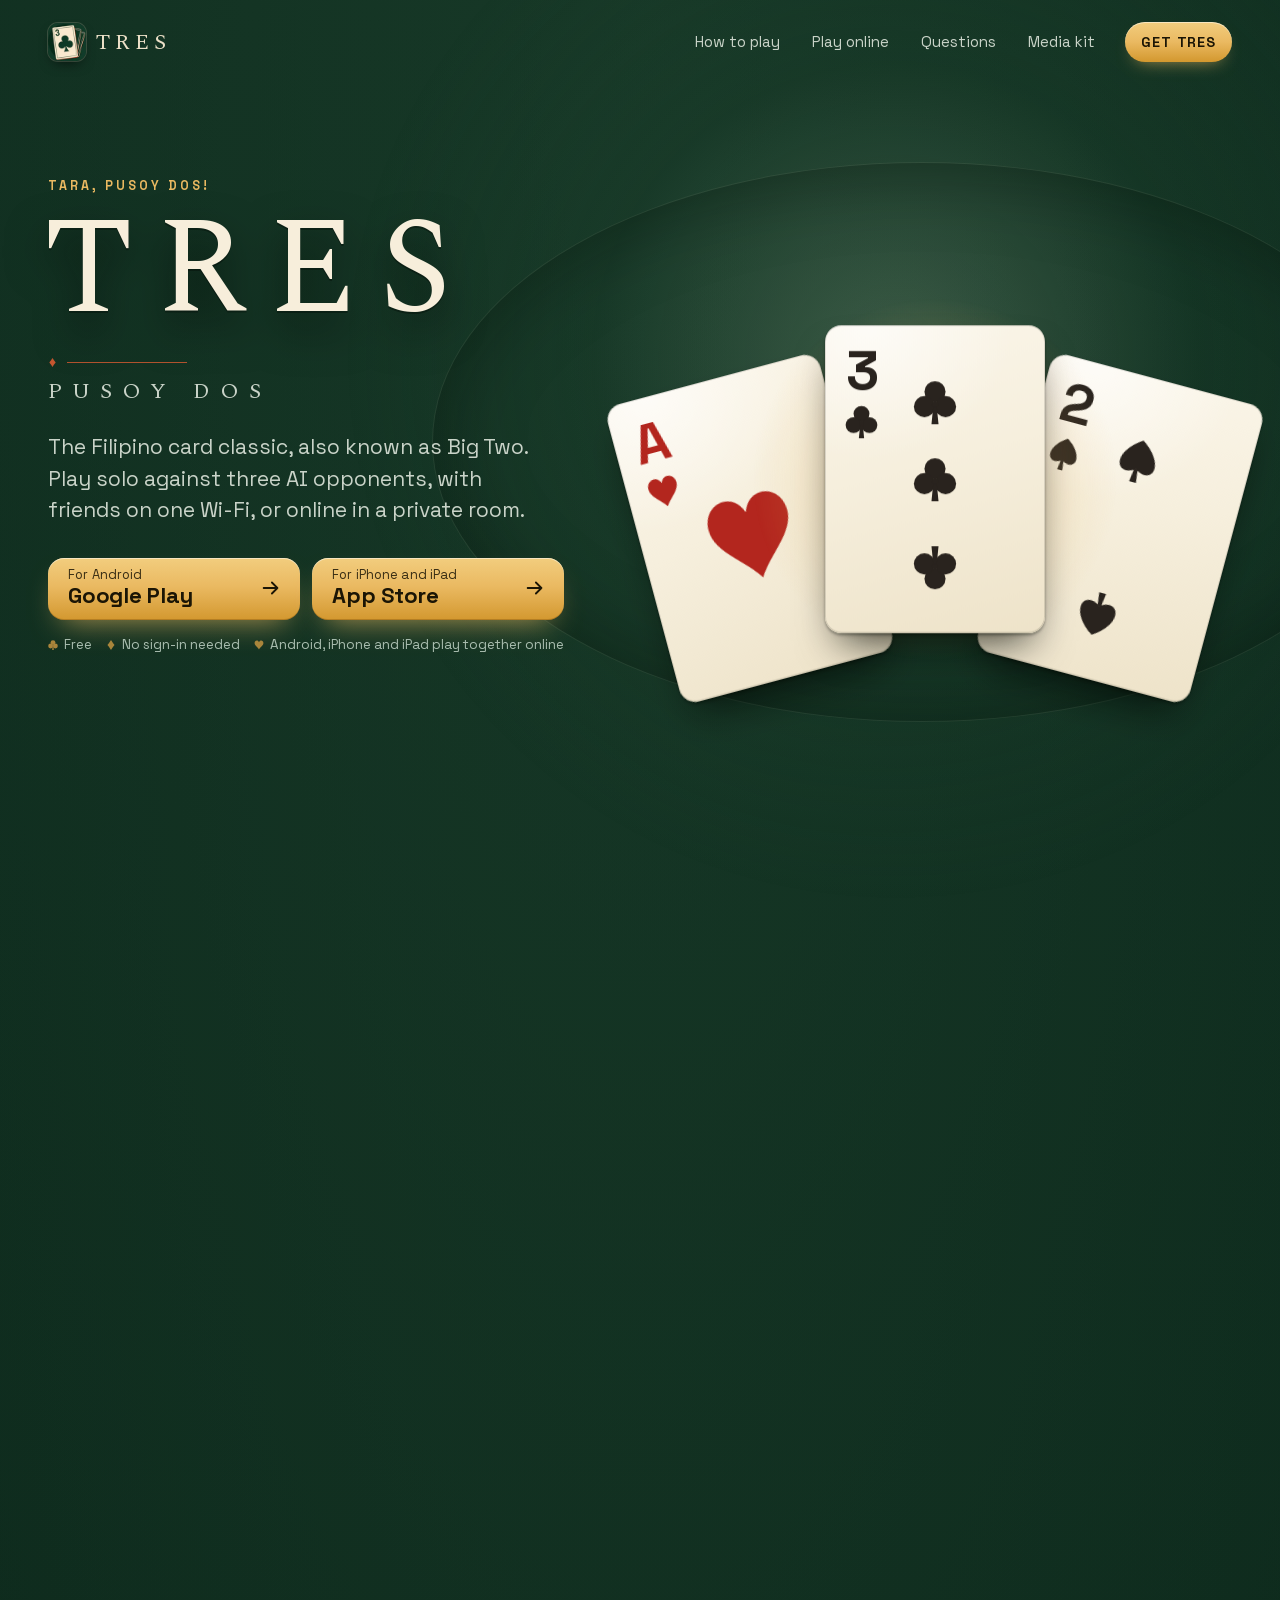
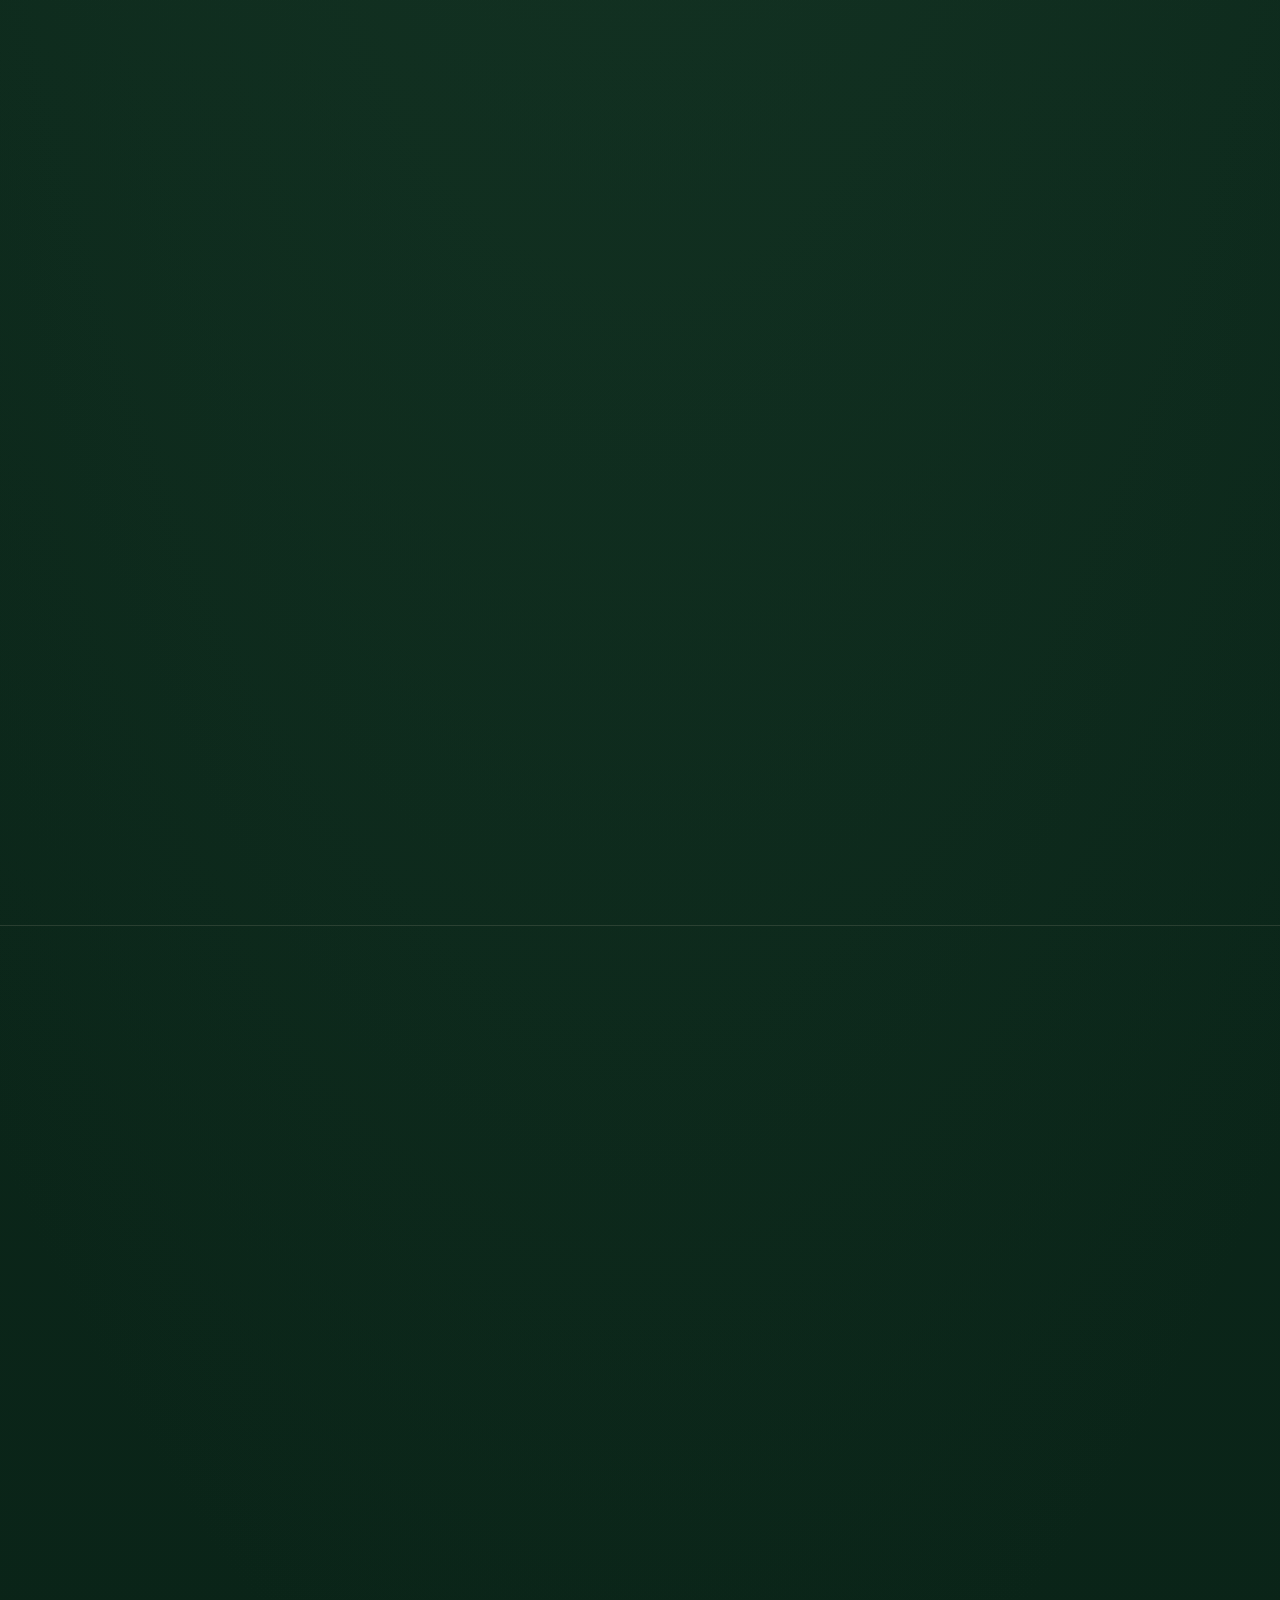
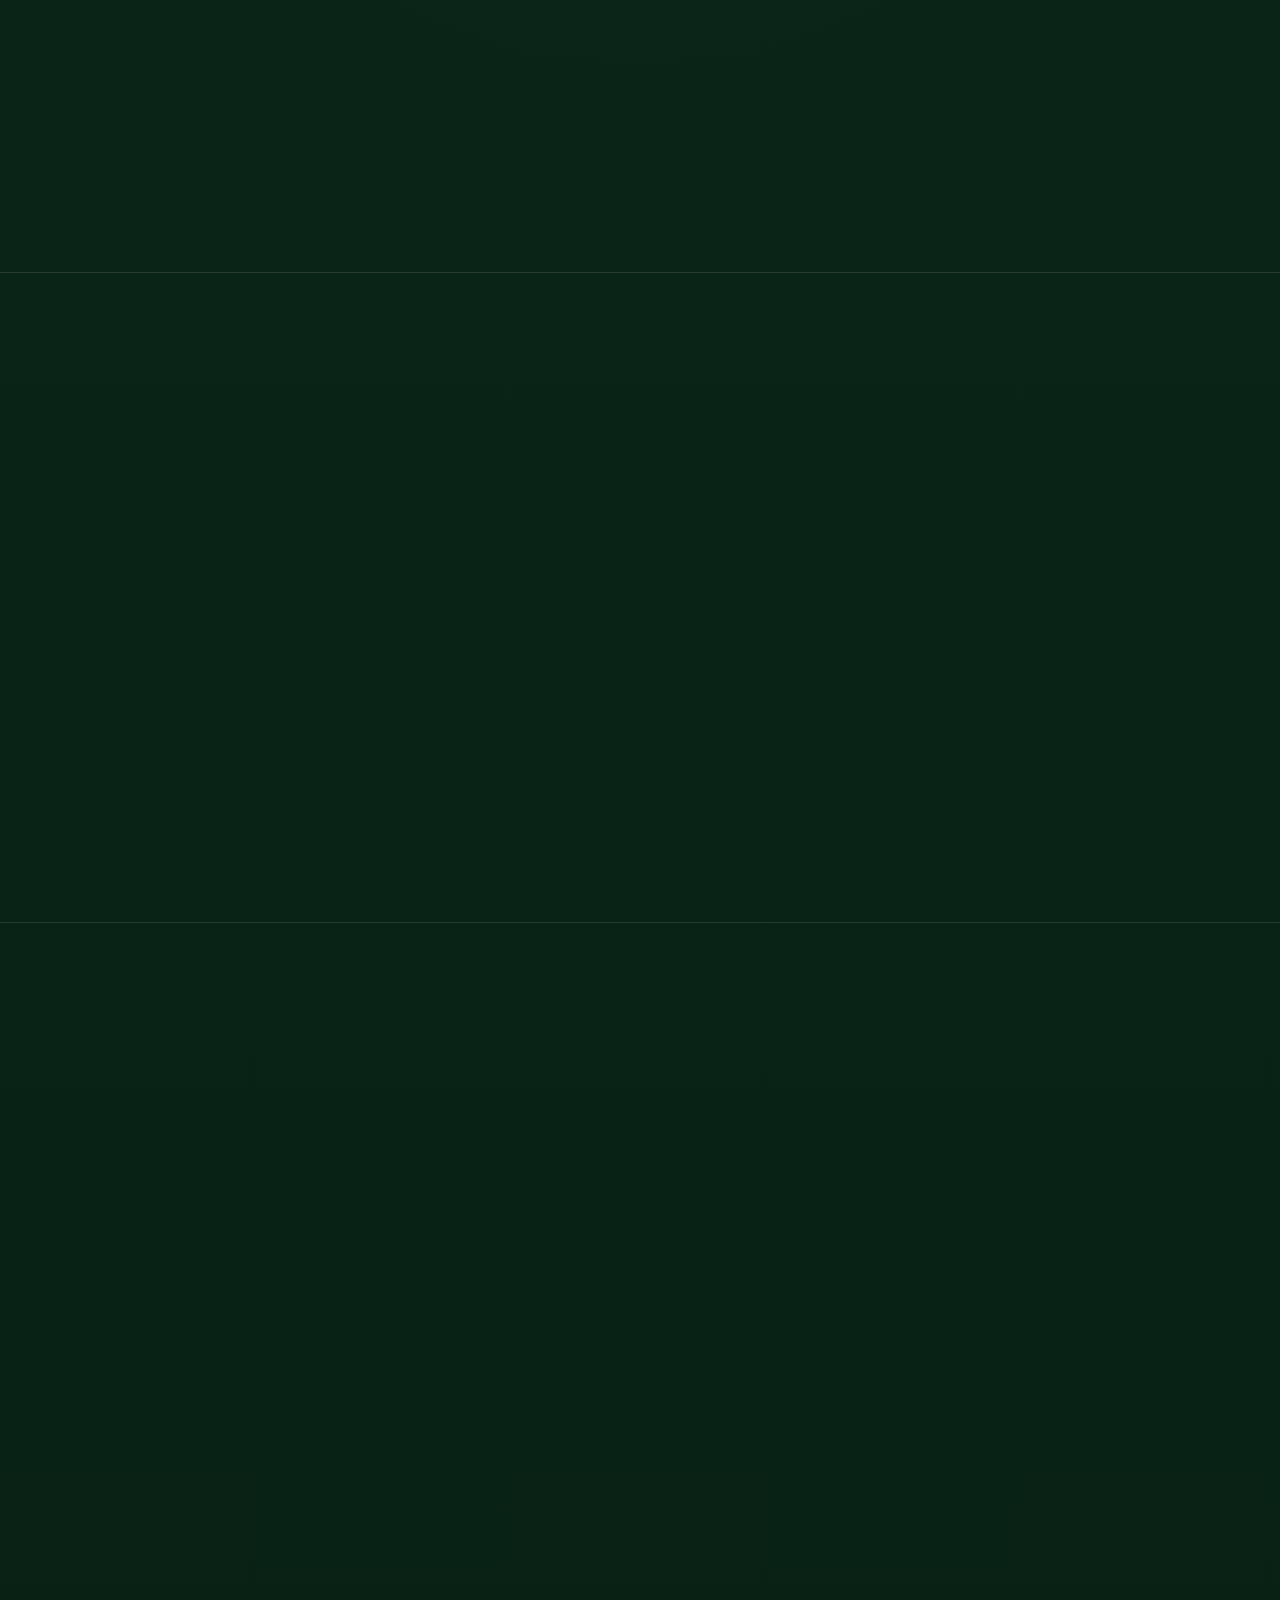
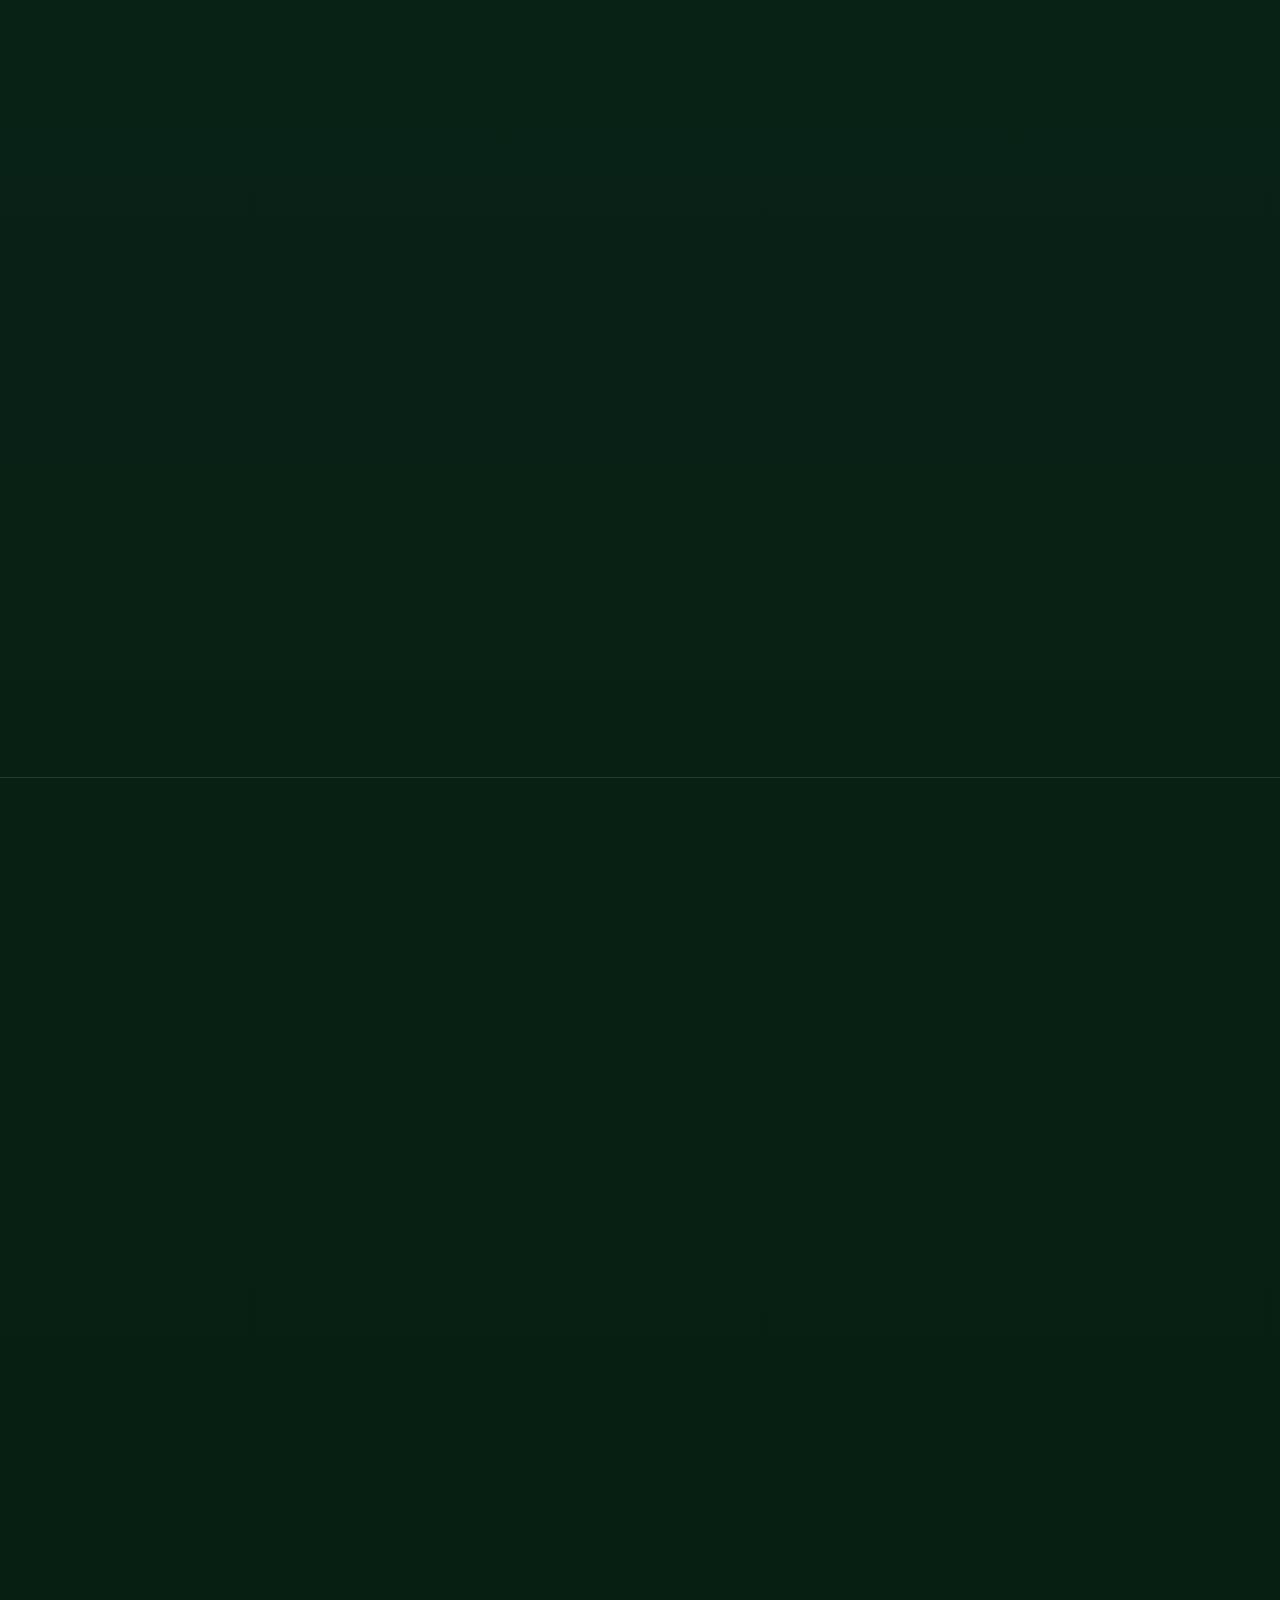
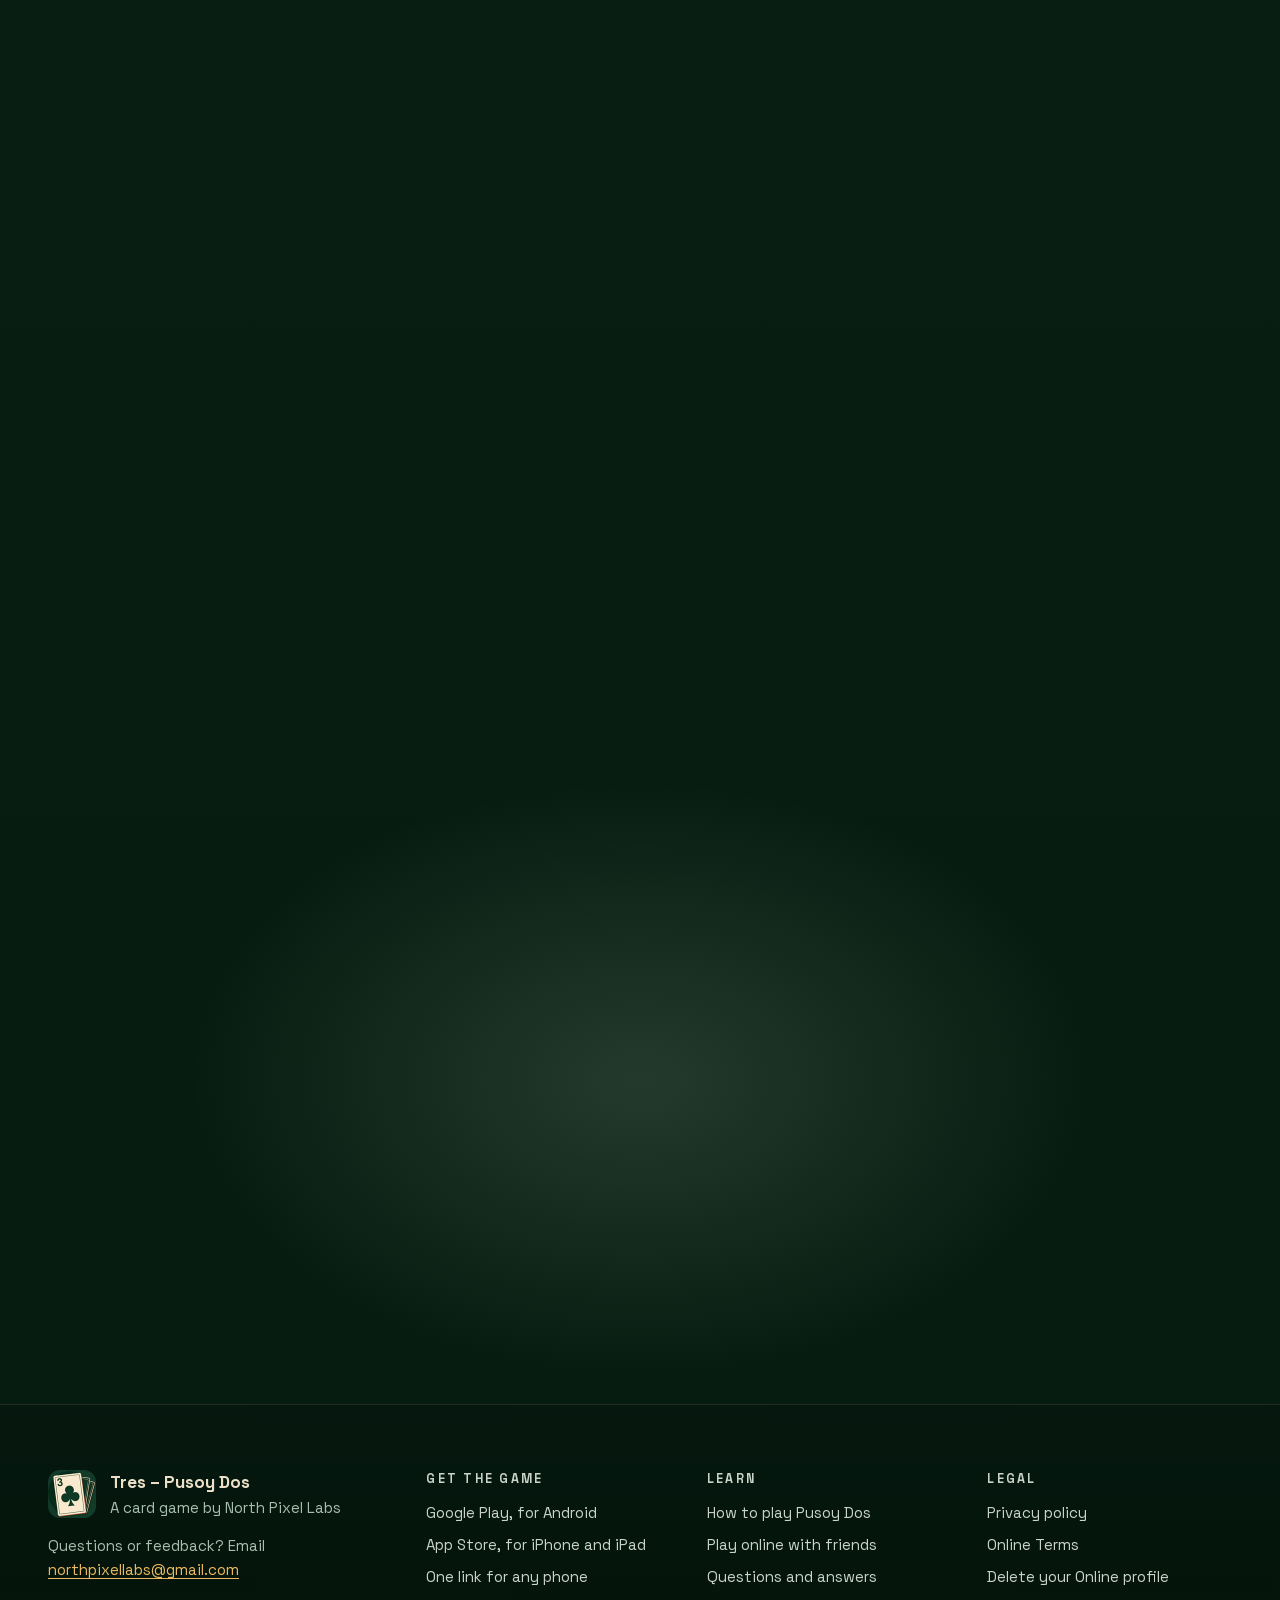
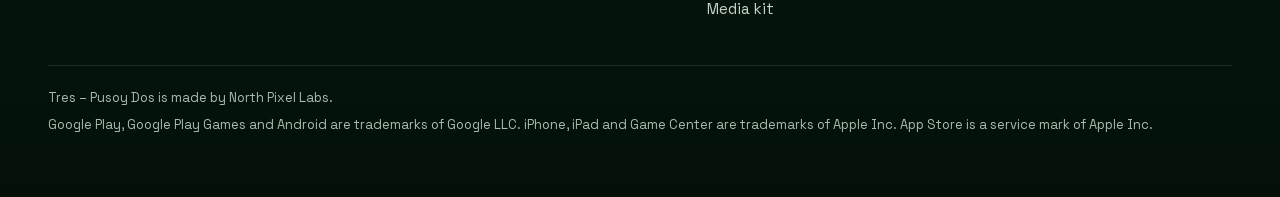
==== index.html @ 8f6e192d "Publish the Tres – Pusoy Dos website" ====
<!doctype html>
<html lang="en">
<head>
<meta charset="utf-8">
<meta name="viewport" content="width=device-width, initial-scale=1, viewport-fit=cover">
<meta http-equiv="Content-Security-Policy" content="default-src 'none'; script-src 'self' 'sha256-1wtZ1gLC0241tbUYJvuuKVqgTIToWFsEZXTYoa7Qkc4='; style-src 'self'; img-src 'self'; font-src 'self'; media-src 'self'; base-uri 'none'; form-action 'none'">
<title>Tres – Pusoy Dos: free Pusoy Dos for Android, iPhone and iPad</title>
<meta name="description" content="Pusoy Dos, the Filipino card classic also known as Big Two: play solo against three AI opponents, with friends on the same Wi-Fi, or online in a private room. Free.">
<link rel="canonical" href="https://trespusoy.com/">
<meta name="theme-color" content="#0E2C1E">
<meta name="format-detection" content="telephone=no">
<meta property="og:type" content="website">
<meta property="og:site_name" content="Tres – Pusoy Dos">
<meta property="og:url" content="https://trespusoy.com/">
<meta property="og:title" content="Tres – Pusoy Dos">
<meta property="og:description" content="Pusoy Dos solo, with friends on one Wi-Fi, or online in a private room. Free on Google Play and the App Store.">
<meta property="og:image" content="https://trespusoy.com/assets/img/share.jpg">
<meta property="og:image:type" content="image/jpeg">
<meta property="og:image:width" content="1200">
<meta property="og:image:height" content="630">
<meta property="og:image:alt" content="The Tres – Pusoy Dos wordmark on green felt beside the ace of hearts, the two of spades and the three of clubs.">
<meta property="og:locale" content="en_US">
<meta name="twitter:card" content="summary_large_image">
<link rel="icon" href="/favicon.ico" sizes="48x48">
<link rel="icon" href="/assets/img/icon-192.png" type="image/png" sizes="192x192">
<link rel="apple-touch-icon" href="/apple-touch-icon.png">
<link rel="preload" href="/assets/fonts/spectral-400.woff2" as="font" type="font/woff2" crossorigin>
<link rel="preload" href="/assets/fonts/space-grotesk-400.woff2" as="font" type="font/woff2" crossorigin>
<link rel="preload" href="/assets/fonts/space-grotesk-700.woff2" as="font" type="font/woff2" crossorigin>
<link rel="stylesheet" href="/assets/css/site.css">
<script>(function(d){var u=navigator.userAgent||'',t=navigator.maxTouchPoints||0,p='other';if(/Windows Phone/i.test(u))p='other';else if(/Android/i.test(u))p='android';else if(/iPhone|iPad|iPod/.test(u))p='ios';else if(/Macintosh/.test(u)&&t>1)p='ios';d.className+=' js is-'+p;})(document.documentElement);</script>
<script src="/assets/js/site.js" defer></script>
<script type="application/ld+json">
{
  "@context": "https://schema.org",
  "@graph": [
    {
      "@type": "WebSite",
      "@id": "https://trespusoy.com/#website",
      "url": "https://trespusoy.com/",
      "name": "Tres – Pusoy Dos",
      "inLanguage": "en",
      "publisher": { "@id": "https://trespusoy.com/#publisher" }
    },
    {
      "@type": "Organization",
      "@id": "https://trespusoy.com/#publisher",
      "name": "North Pixel Labs",
      "url": "https://northpixelhq.github.io/",
      "email": "northpixellabs@gmail.com"
    },
    {
      "@type": ["VideoGame", "MobileApplication"],
      "@id": "https://trespusoy.com/#game",
      "name": "Tres – Pusoy Dos",
      "url": "https://trespusoy.com/",
      "description": "Pusoy Dos — the Filipino card classic, also known as Big Two — played solo against three AI opponents, with friends on the same Wi-Fi, or online with friends in a private room. No sign-in needed.",
      "image": "https://trespusoy.com/assets/media/tres-icon-512.png",
      "applicationCategory": "GameApplication",
      "applicationSubCategory": "Card",
      "operatingSystem": "Android, iOS, iPadOS",
      "gamePlatform": ["Android", "iPhone", "iPad"],
      "genre": "Card game",
      "playMode": ["SinglePlayer", "MultiPlayer"],
      "numberOfPlayers": { "@type": "QuantitativeValue", "minValue": 1, "maxValue": 4 },
      "inLanguage": "en",
      "isAccessibleForFree": true,
      "offers": { "@type": "Offer", "price": "0", "priceCurrency": "USD", "category": "free" },
      "publisher": { "@id": "https://trespusoy.com/#publisher" },
      "author": { "@id": "https://trespusoy.com/#publisher" },
      "installUrl": "https://trespusoy.com/get/",
      "sameAs": [
        "https://play.google.com/store/apps/details?id=dev.tres.app",
        "https://apps.apple.com/app/id6815482151"
      ],
      "trailer": {
        "@type": "VideoObject",
        "name": "Tres – Pusoy Dos gameplay",
        "description": "Real play recorded from Tres 2.5.0: a new game is dealt, a club flush holding the 3 of clubs opens it and a hearts flush beats it; then, in another game the player has already finished first, an AI opponent goes out with a full house to end it.",
        "contentUrl": "https://trespusoy.com/assets/video/gameplay.mp4",
        "thumbnailUrl": "https://trespusoy.com/assets/video/gameplay-poster.webp",
        "uploadDate": "2026-11-25",
        "duration": "PT19S"
      }
    }
  ]
}
</script>
</head>
<body>
<a class="skip" href="#main">Skip to content</a>

<!-- partial:sprite -->
<svg class="sprite" aria-hidden="true" focusable="false">
  <!-- The game's own suit marks (card_face.dart, suitUnitPath), in a 100-unit square. -->
  <symbol id="s-c" viewBox="0 0 100 100"><circle cx="50" cy="26" r="24"/><circle cx="26" cy="60" r="24"/><circle cx="74" cy="60" r="24"/><circle cx="50" cy="55" r="7"/><path d="M42 100h16l-4-40h-8z"/></symbol>
  <symbol id="s-s" viewBox="0 0 100 100"><path d="M50 2C-15 45 8 98 50 70C92 98 115 45 50 2Z"/><path d="M42 100h16l-4-30h-8z"/></symbol>
  <symbol id="s-h" viewBox="0 0 100 100"><path d="M50 22C45.5 10 37.5 5 29 5C16 5 6 16 6 31C6 56 37 73 50 95C63 73 94 56 94 31C94 16 84 5 71 5C62.5 5 54.5 10 50 22Z"/></symbol>
  <symbol id="s-d" viewBox="0 0 100 100"><path d="M50 1Q65.69 26.9 85.28 50Q65.69 73.1 50 99Q34.31 73.1 14.72 50Q34.31 26.9 50 1Z"/></symbol>
  <symbol id="i-arrow" viewBox="0 0 24 24"><path fill="none" stroke="currentColor" stroke-width="2" stroke-linecap="round" stroke-linejoin="round" d="M4 12h15m-6-6 6 6-6 6"/></symbol>
  <symbol id="i-play" viewBox="0 0 24 24"><path d="M6 3.8v16.4a1 1 0 0 0 1.5.86l13.7-8.2a1 1 0 0 0 0-1.72L7.5 2.94A1 1 0 0 0 6 3.8Z"/></symbol>
  <symbol id="i-pause" viewBox="0 0 24 24"><rect x="5" y="3" width="5" height="18" rx="1.2"/><rect x="14" y="3" width="5" height="18" rx="1.2"/></symbol>
  <symbol id="i-menu" viewBox="0 0 24 24"><path fill="none" stroke="currentColor" stroke-width="1.8" stroke-linecap="round" d="M4 7h16M4 12h16M4 17h10"/></symbol>
  <symbol id="i-wifi" viewBox="0 0 24 24"><path fill="none" stroke="currentColor" stroke-width="1.8" stroke-linecap="round" d="M2.5 9.5a14 14 0 0 1 19 0M5.8 13a9 9 0 0 1 12.4 0M9.1 16.4a4.2 4.2 0 0 1 5.8 0"/><circle cx="12" cy="19.6" r="1.4"/></symbol>
  <symbol id="i-robot" viewBox="0 0 24 24"><path fill-rule="evenodd" d="M12 2.2a1.4 1.4 0 0 1 .7 2.6v1.7H17a3 3 0 0 1 3 3v7.3a3 3 0 0 1-3 3H7a3 3 0 0 1-3-3V9.5a3 3 0 0 1 3-3h4.3V4.8A1.4 1.4 0 0 1 12 2.2ZM9 11a1.6 1.6 0 1 0 0 3.2A1.6 1.6 0 0 0 9 11Zm6 0a1.6 1.6 0 1 0 0 3.2A1.6 1.6 0 0 0 15 11Z"/></symbol>
  <symbol id="i-person" viewBox="0 0 24 24"><circle cx="12" cy="8" r="4"/><path d="M4 21c0-4.4 3.6-7 8-7s8 2.6 8 7z"/></symbol>
  <symbol id="i-download" viewBox="0 0 24 24"><path fill="none" stroke="currentColor" stroke-width="2" stroke-linecap="round" stroke-linejoin="round" d="M12 4v11m-5-5 5 5 5-5M5 20h14"/></symbol>
  <symbol id="i-chevron" viewBox="0 0 24 24"><path fill="none" stroke="currentColor" stroke-width="2" stroke-linecap="round" stroke-linejoin="round" d="m6 9 6 6 6-6"/></symbol>
</svg>
<!-- /partial:sprite -->
<!-- partial:header -->
<header class="site-header">
  <div class="wrap site-header__bar">
    <a class="brand" href="/" aria-label="Tres – Pusoy Dos, home">
      <img src="/assets/img/icon-96.webp" width="34" height="34" alt="">
      <span class="brand__word" aria-hidden="true">Tres</span>
    </a>
    <nav class="nav" aria-label="Main">
      <a href="/how-to-play/">How to play</a>
      <a href="/play-online/">Play online</a>
      <a href="/faq/">Questions</a>
      <a href="/media-kit/">Media kit</a>
    </nav>
    <a class="btn btn--gold" href="/get/" data-get>Get Tres</a>
    <details class="menu">
      <summary aria-label="Menu"><svg aria-hidden="true"><use href="#i-menu"/></svg></summary>
      <nav class="menu__panel" aria-label="Main">
        <a href="/" aria-current="page">Home</a>
        <a href="/how-to-play/">How to play Pusoy Dos</a>
        <a href="/play-online/">Play online with friends</a>
        <a href="/faq/">Questions and answers</a>
        <a href="/media-kit/">Media kit</a>
      </nav>
    </details>
  </div>
</header>
<!-- /partial:header -->
<main id="main">

  <!-- 1 · The first screen -->
  <section class="hero" aria-labelledby="title" data-hero>
    <div class="wrap hero__inner">
      <div class="stage" role="img" aria-label="Three cards dealt face up: the ace of hearts and the two of spades flank the three of clubs, which rises to lead.">
        <div class="stage__fan">
          <div class="slot slot--a"><div class="float"><div class="lift"><div class="card">
            <div class="card__face is-red">
              <span class="idx">A<svg class="suit"><use href="#s-h"/></svg></span>
              <span class="pips pips--1"><svg class="suit"><use href="#s-h"/></svg></span>
            </div>
            <div class="card__back"><svg class="suit"><use href="#s-c"/></svg></div>
          </div></div></div></div>
          <div class="slot slot--b"><div class="float"><div class="lift"><div class="card">
            <div class="card__face is-black">
              <span class="idx">2<svg class="suit"><use href="#s-s"/></svg></span>
              <span class="pips pips--2"><svg class="suit"><use href="#s-s"/></svg><svg class="suit"><use href="#s-s"/></svg></span>
            </div>
            <div class="card__back"><svg class="suit"><use href="#s-c"/></svg></div>
          </div></div></div></div>
          <div class="slot slot--c"><div class="float"><div class="lift">
            <div class="halo"></div>
            <span class="pulse"></span><span class="pulse"></span><span class="pulse"></span>
            <div class="card">
              <div class="card__face is-black">
                <span class="idx">3<svg class="suit"><use href="#s-c"/></svg></span>
                <span class="pips pips--3"><svg class="suit"><use href="#s-c"/></svg><svg class="suit"><use href="#s-c"/></svg><svg class="suit"><use href="#s-c"/></svg></span>
              </div>
              <div class="card__back"><svg class="suit"><use href="#s-c"/></svg></div>
            </div>
          </div></div></div>
        </div>
      </div>

      <div class="hero__copy">
        <p class="eyebrow" lang="tl">Tara, Pusoy Dos!</p>
        <h1 class="wordmark" id="title">
          <span class="wordmark__tres">Tres</span>
          <span class="wordmark__rule" aria-hidden="true"><svg class="suit"><use href="#s-d"/></svg></span>
          <span class="sr-only">–</span>
          <span class="wordmark__sub">Pusoy Dos</span>
        </h1>
        <p class="hero__lede">The Filipino card classic, also known as Big Two. Play solo against three AI opponents, with friends on one Wi-Fi, or online in a private room.</p>
        <div class="stores stores--pair" data-getbar-start>
          <a class="store store--gold" data-store="play" href="https://play.google.com/store/apps/details?id=dev.tres.app">
            <span><span class="store__pre">For Android</span><span class="store__name">Google Play</span></span>
            <svg class="store__arrow" aria-hidden="true"><use href="#i-arrow"/></svg>
          </a>
          <a class="store store--gold" data-store="apple" href="https://apps.apple.com/app/id6815482151">
            <span><span class="store__pre">For iPhone and iPad</span><span class="store__name">App Store</span></span>
            <svg class="store__arrow" aria-hidden="true"><use href="#i-arrow"/></svg>
          </a>
        </div>
        <ul class="hero__meta">
          <li><svg class="suit" aria-hidden="true"><use href="#s-c"/></svg>Free</li>
          <li><svg class="suit" aria-hidden="true"><use href="#s-d"/></svg>No sign-in needed</li>
          <li><svg class="suit" aria-hidden="true"><use href="#s-h"/></svg>Android, iPhone and iPad play together online</li>
        </ul>
        <a class="hero__see" href="#see"><i><svg aria-hidden="true"><use href="#i-play"/></svg></i>See a game played</a>
      </div>
    </div>
  </section>

  <!-- 2 · Real play -->
  <section class="section see" id="see" aria-labelledby="see-title">
    <div class="wrap see__grid">
      <div class="see__head">
        <p class="eyebrow" data-reveal>The rules you grew up with</p>
        <h2 class="h2 d1" id="see-title" data-reveal>Beat what is on the table, or pass.</h2>
        <p class="lead" data-reveal>The 3 of clubs opens every game. Play a single, a pair, a trio or a five-card hand — straight, flush, full house, four-of-a-kind, straight flush — then beat what is on the table, or pass. When everyone passes, the trick is yours to lead.</p>
        <p class="rules-note" data-reveal><svg class="suit" aria-hidden="true"><use href="#s-d"/></svg>Shown here: the rules of Pusoy Dos · Philippines, the game's default.</p>
      </div>

      <div class="see__media" data-reveal>
        <div class="phone">
          <div class="phone__screen">
            <video class="clip-video" width="540" height="880" muted playsinline loop controls preload="none"
              poster="/assets/video/gameplay-poster.webp" data-cues="0 5.8 8.7 11.6 16.3"
              aria-label="Gameplay from Tres – Pusoy Dos" aria-describedby="clip-steps">
              <source src="/assets/video/gameplay.mp4" type="video/mp4">
            </video>
          </div>
        </div>
        <div class="see__bar">
          <button class="see__toggle" type="button" data-state="playing">
            <svg class="i-pause" aria-hidden="true"><use href="#i-pause"/></svg>
            <svg class="i-play" aria-hidden="true"><use href="#i-play"/></svg>
            <span class="see__toggle-text">Pause</span><span class="sr-only"> the gameplay video</span>
          </button>
          <p class="see__live" aria-hidden="true"></p>
        </div>
        <p class="see__caption">Real play, recorded from Tres 2.5.0, solo against three AI opponents. The waits before each play are cut short.</p>
      </div>

      <div class="see__steps">
        <div data-reveal>
          <ol class="clip" id="clip-steps" aria-label="In this clip">
            <li data-live="A new game deals thirteen cards each."><span class="clip__mark" aria-hidden="true"></span><span><b>A new game deals thirteen cards each.</b></span></li>
            <li data-live="You open with a club flush."><span class="clip__mark" aria-hidden="true"></span><span><b>You open with a club flush.</b> The first play must include the 3 of clubs, and this one does.</span></li>
            <li data-live="A hearts flush beats it."><span class="clip__mark" aria-hidden="true"></span><span><b>An AI opponent beats it with a hearts flush.</b> Between two flushes the suit decides first, so hearts beat clubs — even clubs topped by a 2.</span></li>
            <li data-live="Another game: you’re already out in 1st."><span class="clip__mark" aria-hidden="true"></span><span><b>Another game: you have already finished 1st.</b> An AI opponent goes out 3rd with a full house, the game ends, and your win lights up the table.</span></li>
            <li data-live="You finished first. You win!"><span class="clip__mark" aria-hidden="true"></span><span><b>You finished first.</b> You win!</span></li>
          </ol>
        </div>
        <div class="hands" data-reveal>
          <p class="hands__title" id="hands-title">Five-card hands, lowest to highest</p>
          <ol class="hands__list" aria-labelledby="hands-title">
            <li class="hand"><span class="pcards" role="img" aria-label="7 of hearts, 8 of clubs, 9 of spades, 10 of diamonds, jack of hearts"><span class="pc is-red"><b>7<svg class="suit"><use href="#s-h"/></svg></b></span><span class="pc is-black"><b>8<svg class="suit"><use href="#s-c"/></svg></b></span><span class="pc is-black"><b>9<svg class="suit"><use href="#s-s"/></svg></b></span><span class="pc is-red"><b>10<svg class="suit"><use href="#s-d"/></svg></b></span><span class="pc is-red"><b>J<svg class="suit"><use href="#s-h"/></svg></b></span></span><span class="hand__text"><b>Straight</b>Five ranks in a row. A 2 never plays in one.</span></li>
            <li class="hand" data-lit="1 2"><span class="pcards" role="img" aria-label="3 of clubs, 7 of clubs, 10 of clubs, king of clubs, 2 of clubs"><span class="pc is-black"><b>3<svg class="suit"><use href="#s-c"/></svg></b></span><span class="pc is-black"><b>7<svg class="suit"><use href="#s-c"/></svg></b></span><span class="pc is-black"><b>10<svg class="suit"><use href="#s-c"/></svg></b></span><span class="pc is-black"><b>K<svg class="suit"><use href="#s-c"/></svg></b></span><span class="pc is-black"><b>2<svg class="suit"><use href="#s-c"/></svg></b></span></span><span class="hand__text"><b>Flush</b>Five cards of one suit.</span></li>
            <li class="hand" data-lit="3"><span class="pcards" role="img" aria-label="5 of clubs, 5 of spades, 5 of hearts, 10 of clubs, 10 of diamonds"><span class="pc is-black"><b>5<svg class="suit"><use href="#s-c"/></svg></b></span><span class="pc is-black"><b>5<svg class="suit"><use href="#s-s"/></svg></b></span><span class="pc is-red"><b>5<svg class="suit"><use href="#s-h"/></svg></b></span><span class="pc is-black"><b>10<svg class="suit"><use href="#s-c"/></svg></b></span><span class="pc is-red"><b>10<svg class="suit"><use href="#s-d"/></svg></b></span></span><span class="hand__text"><b>Full House</b>A trio and a pair.</span></li>
            <li class="hand"><span class="pcards" role="img" aria-label="9 of clubs, 9 of spades, 9 of hearts, 9 of diamonds, 4 of spades"><span class="pc is-black"><b>9<svg class="suit"><use href="#s-c"/></svg></b></span><span class="pc is-black"><b>9<svg class="suit"><use href="#s-s"/></svg></b></span><span class="pc is-red"><b>9<svg class="suit"><use href="#s-h"/></svg></b></span><span class="pc is-red"><b>9<svg class="suit"><use href="#s-d"/></svg></b></span><span class="pc is-black"><b>4<svg class="suit"><use href="#s-s"/></svg></b></span></span><span class="hand__text"><b>Four-of-a-Kind</b>Four of one rank, plus any one card.</span></li>
            <li class="hand"><span class="pcards" role="img" aria-label="6 of hearts, 7 of hearts, 8 of hearts, 9 of hearts, 10 of hearts"><span class="pc is-red"><b>6<svg class="suit"><use href="#s-h"/></svg></b></span><span class="pc is-red"><b>7<svg class="suit"><use href="#s-h"/></svg></b></span><span class="pc is-red"><b>8<svg class="suit"><use href="#s-h"/></svg></b></span><span class="pc is-red"><b>9<svg class="suit"><use href="#s-h"/></svg></b></span><span class="pc is-red"><b>10<svg class="suit"><use href="#s-h"/></svg></b></span></span><span class="hand__text"><b>Straight Flush</b>A straight, all in one suit.</span></li>
          </ol>
          <p class="hands__note">A higher hand beats a lower one, whatever its cards.</p>
        </div>
        <p class="see__after" data-reveal>The moment a player runs out of cards the trick ends right there, and the next player leads a fresh one. Every game runs all the way out to a full 1st, 2nd, 3rd and 4th place — it is not over the moment someone wins.</p>
      </div>
    </div>
  </section>

  <!-- 3 · Three ways to play -->
  <section class="section rule-top" id="ways" aria-labelledby="ways-title">
    <div class="wrap">
      <div class="section__head">
        <p class="eyebrow" data-reveal>Three ways to play</p>
        <h2 class="h2" id="ways-title" data-reveal>Solo, together, or online.</h2>
        <p class="lead" data-reveal>Solo and same Wi-Fi play run on your devices. Start a hand on the bus, in a queue, or with no signal at all: only Online play needs the internet.</p>
      </div>

      <div class="ways">
        <article class="way" data-reveal="deal" aria-labelledby="way-solo">
          <span class="way__index" aria-hidden="true">1<svg class="suit"><use href="#s-c"/></svg></span>
          <div class="seats" aria-hidden="true">
            <div class="seats__table"></div>
            <span class="seat seat--you"><i><svg class="suit"><use href="#s-c"/></svg></i>You</span>
            <span class="seat seat--ai"><i><svg><use href="#i-robot"/></svg></i>AI</span>
            <span class="seat seat--ai"><i><svg><use href="#i-robot"/></svg></i>AI</span>
            <span class="seat seat--ai"><i><svg><use href="#i-robot"/></svg></i>AI</span>
          </div>
          <div>
            <p class="taglish" lang="tl">Walang baraha? May Tres.</p>
            <h3 class="h3" id="way-solo">Solo, against three AI opponents</h3>
            <p>Easy, Standard or Expert. Easy plays its weakest cards first, Standard keeps track of every card played, and Expert looks ahead. None of them ever sees your cards.</p>
            <ul class="way__tags"><li>Works offline</li><li>Three levels</li></ul>
          </div>
        </article>

        <article class="way d1" data-reveal="deal" aria-labelledby="way-wifi">
          <span class="way__index" aria-hidden="true">2<svg class="suit"><use href="#s-h"/></svg></span>
          <div class="seats" aria-hidden="true">
            <div class="seats__table"></div>
            <div class="seats__wifi"><svg><use href="#i-wifi"/></svg></div>
            <span class="seat seat--you"><i><svg class="suit"><use href="#s-c"/></svg></i>You</span>
            <span class="seat seat--friend"><i><svg><use href="#i-person"/></svg></i>Friend</span>
            <span class="seat seat--friend"><i><svg><use href="#i-person"/></svg></i>Friend</span>
            <span class="seat seat--ai"><i><svg><use href="#i-robot"/></svg></i>AI</span>
          </div>
          <div>
            <p class="taglish" lang="tl">Kasama ang barkada?</p>
            <h3 class="h3" id="way-wifi">Together, on the same Wi-Fi</h3>
            <p>Same Wi-Fi, up to 4 players — no internet, no account. Host a room; friends pick it on the same Wi-Fi and type its Room Code, or scan your QR code. AI fills any open seats.</p>
            <ul class="way__tags"><li>No internet</li><li>No account</li></ul>
          </div>
        </article>

        <article class="way d2" data-reveal="deal" aria-labelledby="way-online">
          <span class="way__index" aria-hidden="true">3<svg class="suit"><use href="#s-s"/></svg></span>
          <div class="seats" aria-hidden="true">
            <div class="seats__table"></div>
            <div class="seats__code">Private room</div>
            <span class="seat seat--you"><i><svg class="suit"><use href="#s-c"/></svg></i>You</span>
            <span class="seat seat--friend"><i><svg><use href="#i-person"/></svg></i>Friend</span>
            <span class="seat seat--friend"><i><svg><use href="#i-person"/></svg></i>Friend</span>
            <span class="seat seat--ai"><i><svg><use href="#i-robot"/></svg></i>AI</span>
          </div>
          <div>
            <p class="taglish" lang="tl">Malayo ang barkada?</p>
            <h3 class="h3" id="way-online">Online, in a private room</h3>
            <p>Make a private room and share its code, or invite a friend by their Player Code. Everyone at the table is invited or approved, AI fills any open seats, and there are no ads in Online rooms.</p>
            <ul class="way__tags"><li>No sign-in</li><li>Android, iPhone and iPad together</li></ul>
          </div>
        </article>
      </div>
    </div>
  </section>

  <!-- 4 · The order of the cards -->
  <section class="section rule-top" id="order" aria-labelledby="order-title">
    <div class="wrap order__grid">
      <div class="order__visual">
        <div class="ranks" data-reveal role="img" aria-label="The thirteen ranks from lowest to highest: 3, 4, 5, 6, 7, 8, 9, 10, jack, queen, king, ace, 2. The lowest card is the 3 of clubs; the highest is the 2 of diamonds.">
          <span class="mini mini--end is-black"><b>3<svg class="suit"><use href="#s-c"/></svg></b></span>
          <span class="mini is-red"><b>4<svg class="suit"><use href="#s-d"/></svg></b></span>
          <span class="mini is-black"><b>5<svg class="suit"><use href="#s-s"/></svg></b></span>
          <span class="mini is-red"><b>6<svg class="suit"><use href="#s-h"/></svg></b></span>
          <span class="mini is-black"><b>7<svg class="suit"><use href="#s-c"/></svg></b></span>
          <span class="mini is-red"><b>8<svg class="suit"><use href="#s-d"/></svg></b></span>
          <span class="mini is-black"><b>9<svg class="suit"><use href="#s-s"/></svg></b></span>
          <span class="mini is-red"><b>10<svg class="suit"><use href="#s-h"/></svg></b></span>
          <span class="mini is-black"><b>J<svg class="suit"><use href="#s-c"/></svg></b></span>
          <span class="mini is-red"><b>Q<svg class="suit"><use href="#s-d"/></svg></b></span>
          <span class="mini is-black"><b>K<svg class="suit"><use href="#s-s"/></svg></b></span>
          <span class="mini is-red"><b>A<svg class="suit"><use href="#s-h"/></svg></b></span>
          <span class="mini mini--end is-red"><b>2<svg class="suit"><use href="#s-d"/></svg></b></span>
          <span class="ranks__label ranks__label--low" aria-hidden="true">Lowest</span>
          <span class="ranks__label ranks__label--high" aria-hidden="true">Highest</span>
        </div>
        <ol class="suits" aria-label="Suits from lowest to highest" data-reveal>
          <li><span class="is-black"><svg class="suit" aria-hidden="true"><use href="#s-c"/></svg></span>Clubs</li>
          <li class="lt" aria-hidden="true">&lt;</li>
          <li><span class="is-black"><svg class="suit" aria-hidden="true"><use href="#s-s"/></svg></span>Spades</li>
          <li class="lt" aria-hidden="true">&lt;</li>
          <li><span class="is-red"><svg class="suit" aria-hidden="true"><use href="#s-h"/></svg></span>Hearts</li>
          <li class="lt" aria-hidden="true">&lt;</li>
          <li><span class="is-red"><svg class="suit" aria-hidden="true"><use href="#s-d"/></svg></span>Diamonds</li>
        </ol>
      </div>

      <div class="order__copy">
        <p class="eyebrow" data-reveal>Know the order</p>
        <h2 class="h2" id="order-title" data-reveal>From 3 up to 2.</h2>
        <p class="lead" data-reveal>The 3 is the lowest rank and the 2 the highest. When two cards share a rank, the suit decides: clubs, then spades, then hearts, with diamonds on top. So the 3 of clubs is the lowest card in the deck — the one that opens the game — and the 2 of diamonds is the highest.</p>
        <p class="order__sets" data-reveal>These are the rules of Pusoy Dos · Philippines, the game's default. It also offers four more rule sets: <b>Big 2 · Malaysia, global</b>, <b>Capsa Banting · Indonesia</b>, <b><span lang="zh-Hant">大老二</span> · Da Lao Er · Taiwan</b> and <b><span lang="zh-Hant">鋤大D</span> · Chor Dai Di · Hong Kong</b>.</p>
      </div>
    </div>
  </section>

  <!-- 5 · Themes -->
  <section class="section rule-top" id="themes" aria-labelledby="themes-title">
    <div class="wrap">
      <div class="section__head">
        <p class="eyebrow" data-reveal>Themes and card decks</p>
        <h2 class="h2" id="themes-title" data-reveal>Make the table yours.</h2>
        <p class="lead" data-reveal>Unlock complete table themes with Cosmetic Tokens earned by playing and collecting Milestones, or buy a theme or token bundle in the optional Shop.</p>
      </div>

      <div class="themes" data-reveal>
        <figure class="theme"><img src="/assets/img/themes/first-light.webp" width="480" height="815" loading="lazy" decoding="async" alt="The First Light table: green felt, cream cards, a gold turn light. The hand holds the 3 of clubs, and the table says the first play must include it."></figure>
        <figure class="theme"><img src="/assets/img/themes/perlas.webp" width="480" height="815" loading="lazy" decoding="async" alt="The Perlas table: deep teal felt with a sea-glass turn light."></figure>
        <figure class="theme"><img src="/assets/img/themes/violet-hour.webp" width="480" height="815" loading="lazy" decoding="async" alt="The Violet Hour table: violet felt, with court cards drawn as figures in a spotlight."></figure>
        <figure class="theme"><img src="/assets/img/themes/manila-bay.webp" width="480" height="815" loading="lazy" decoding="async" alt="The Manila Bay table: warm sunset felt, with court cards showing a boat on the bay at sundown."></figure>
      </div>
      <p class="themes__hint" aria-hidden="true">Swipe for more tables</p>

      <div class="decks">
        <figure class="courts" data-reveal aria-label="Court cards from five Theme Packs: First Light, Violet Hour, Manila Bay, Evergrove and Neon Coast">
          <div class="slot"><div class="card"><div class="card__face is-red"><span class="idx">K<svg class="suit"><use href="#s-h"/></svg></span><span class="court-art"><img src="/assets/img/courts/first-light-king-red.webp" width="157" height="300" loading="lazy" decoding="async" alt="First Light's king"></span></div></div></div>
          <div class="slot"><div class="card"><div class="card__face is-black"><span class="idx">K<svg class="suit"><use href="#s-s"/></svg></span><span class="court-art"><img src="/assets/img/courts/violet-hour-king-black.webp" width="157" height="300" loading="lazy" decoding="async" alt="Violet Hour's king, a figure in a spotlight"></span></div></div></div>
          <div class="slot"><div class="card"><div class="card__face is-red"><span class="idx">Q<svg class="suit"><use href="#s-h"/></svg></span><span class="court-art"><img src="/assets/img/courts/manila-bay-queen-red.webp" width="157" height="300" loading="lazy" decoding="async" alt="Manila Bay's queen, a boat on the bay at sundown"></span></div></div></div>
          <div class="slot"><div class="card"><div class="card__face is-red"><span class="idx">K<svg class="suit"><use href="#s-d"/></svg></span><span class="court-art"><img src="/assets/img/courts/evergrove-king-red.webp" width="157" height="300" loading="lazy" decoding="async" alt="Evergrove's king, in an arch of gold leaf"></span></div></div></div>
          <div class="slot"><div class="card"><div class="card__face is-red"><span class="idx">Q<svg class="suit"><use href="#s-h"/></svg></span><span class="court-art"><img src="/assets/img/courts/neon-coast-queen-red.webp" width="157" height="300" loading="lazy" decoding="async" alt="Neon Coast's queen, drawn in glowing neon tube"></span></div></div></div>
        </figure>
        <div class="decks__copy">
          <h3 class="h3" data-reveal>Eight Theme Packs, and Card Decks to wear with them</h3>
          <p data-reveal>First Light is the free default. Perlas, Violet Hour, Manila Bay, Pixel, Piso Arcade, Evergrove and Neon Coast are Theme Packs to unlock with tokens or buy. Heirloom, Afterglow, Deco Sunburst and Crown Jewels are Card Decks to unlock or buy and wear with any theme; the Champion's Deck is never sold — you win it on the Tour.</p>
          <p class="mute" data-reveal>Every purchase is cosmetic only: it changes how the table looks and sounds, never the cards, rules, or opponent strength.</p>
        </div>
      </div>
    </div>
  </section>

  <!-- 6 · More at the table -->
  <section class="section rule-top" id="more" aria-labelledby="more-title">
    <div class="wrap">
      <div class="section__head">
        <p class="eyebrow" data-reveal>More at the table</p>
        <h2 class="h2" id="more-title" data-reveal>More to play, more to chase.</h2>
      </div>
      <ul class="features" data-reveal>
        <li class="feature"><span class="feature__icon" aria-hidden="true"><svg class="suit"><use href="#s-c"/></svg></span><h3>The Tour</h3><p>Ten stops, each with its own opponents and goal. Clear them all to win the Champion's Deck.</p></li>
        <li class="feature"><span class="feature__icon" aria-hidden="true"><svg class="suit"><use href="#s-d"/></svg></span><h3>Daily Deal</h3><p>The same deal for everyone, every day. Make or beat par for bonus tokens.</p></li>
        <li class="feature"><span class="feature__icon" aria-hidden="true"><svg class="suit"><use href="#s-h"/></svg></span><h3>Series</h3><p>Play a Series of 3 or 5 Games. Every Game earns points, and the highest total after the last Game wins.</p></li>
        <li class="feature"><span class="feature__icon" aria-hidden="true"><svg class="suit"><use href="#s-s"/></svg></span><h3>Milestones</h3><p>97 goals worth chasing, and Cosmetic Tokens to collect.</p></li>
        <li class="feature"><span class="feature__icon" aria-hidden="true"><svg class="suit"><use href="#s-c"/></svg></span><h3>Pick up where you left off</h3><p>Close the app in the middle of a hand and come back to the same table — same cards, same turn, same position.</p></li>
        <li class="feature"><span class="feature__icon" aria-hidden="true"><svg class="suit"><use href="#s-d"/></svg></span><h3>Learn as you play</h3><p>A short, skippable tutorial covers the basics, and the full rules are one tap away whenever you need them.</p></li>
        <li class="feature"><span class="feature__icon" aria-hidden="true"><svg class="suit"><use href="#s-h"/></svg></span><h3>Your hand, your order</h3><p>Sort by rank, sort by suit, or drag your cards into an order that is yours. Tres remembers it.</p></li>
        <li class="feature"><span class="feature__icon" aria-hidden="true"><svg class="suit"><use href="#s-s"/></svg></span><h3>Built to be read easily</h3><p>Switch on four-colour suits for faster reading and size the text to suit you. On Android, hear every play at the table narrated by your screen reader.</p></li>
      </ul>
    </div>
  </section>

  <!-- 7 · Straight talk -->
  <section class="section" id="fair" aria-labelledby="fair-title">
    <div class="wrap">
      <h2 class="sr-only" id="fair-title">Ads, sign-in and privacy</h2>
      <div class="fair" data-reveal>
        <div class="fair__item">
          <h3 class="h3">Honest about ads</h3>
          <p>Tres is free and shows ads: full-screen ads between games, and one small banner on Home. Never in the middle of a hand, and never in Online rooms. Watching an ad to earn tokens is always your choice, and nothing in the game is locked behind one. Offline, there are no ads at all.</p>
        </div>
        <div class="fair__item">
          <h3 class="h3">No sign-in needed</h3>
          <p>Solo and same Wi-Fi play need no account. Online play needs no sign-in either: it makes a private guest profile for you.</p>
        </div>
        <div class="fair__item">
          <h3 class="h3">Clear about privacy</h3>
          <p>Solo and same Wi-Fi play run on your devices and do not contact our Online service. Google serves the ads and may collect data such as your device's advertising ID to do it; you choose whether ads may be personalized. The <a href="https://northpixelhq.github.io/pusoy/privacy-policy">privacy policy</a> says exactly what is stored and sent.</p>
        </div>
      </div>
    </div>
  </section>

  <!-- 8 · The last word -->
  <section class="section final" id="get" aria-labelledby="final-title" data-final>
    <div class="wrap">
      <div class="final__mark" data-reveal>
        <span class="final__halo" aria-hidden="true"></span>
        <span class="pulse" aria-hidden="true"></span><span class="pulse" aria-hidden="true"></span><span class="pulse" aria-hidden="true"></span>
        <img class="final__icon" src="/assets/img/icon-256.webp" width="112" height="112" loading="lazy" decoding="async" alt="The Tres – Pusoy Dos app icon: the three of clubs on green felt">
      </div>
      <h2 class="h2" id="final-title" data-reveal>Your next game starts here.</h2>
      <p class="taglish" lang="tl" data-reveal>Sino ang una mong iimbitahan?</p>
      <p class="lead" data-reveal>Free on Google Play for Android, and on the App Store for iPhone and iPad.</p>
      <div class="stores stores--pair" data-reveal>
        <a class="store store--gold" data-store="play" href="https://play.google.com/store/apps/details?id=dev.tres.app">
          <span><span class="store__pre">For Android</span><span class="store__name">Google Play</span></span>
          <svg class="store__arrow" aria-hidden="true"><use href="#i-arrow"/></svg>
        </a>
        <a class="store store--gold" data-store="apple" href="https://apps.apple.com/app/id6815482151">
          <span><span class="store__pre">For iPhone and iPad</span><span class="store__name">App Store</span></span>
          <svg class="store__arrow" aria-hidden="true"><use href="#i-arrow"/></svg>
        </a>
      </div>
    </div>
  </section>

</main>

<!-- partial:getbar -->
<div class="getbar" data-getbar aria-hidden="true">
  <img src="/assets/img/icon-96.webp" width="40" height="40" alt="">
  <div class="getbar__text"><b>Tres – Pusoy Dos</b><span>Free · No sign-in needed</span></div>
  <a class="btn btn--gold" href="/get/" data-get tabindex="-1">Get Tres</a>
</div>
<!-- /partial:getbar -->

<!-- partial:footer -->
<footer class="site-footer">
  <div class="wrap">
    <div class="footer__grid">
      <div>
        <div class="footer__brand">
          <img src="/assets/img/icon-96.webp" width="48" height="48" loading="lazy" decoding="async" alt="">
          <div><b>Tres – Pusoy Dos</b>A card game by North Pixel Labs</div>
        </div>
        <p>Questions or feedback? Email <a href="mailto:northpixellabs@gmail.com">northpixellabs@gmail.com</a></p>
      </div>
      <nav class="footer__col" aria-labelledby="f-get">
        <h2 id="f-get">Get the game</h2>
        <ul>
          <li><a href="https://play.google.com/store/apps/details?id=dev.tres.app">Google Play, for Android</a></li>
          <li><a href="https://apps.apple.com/app/id6815482151">App Store, for iPhone and iPad</a></li>
          <li><a href="/get/">One link for any phone</a></li>
        </ul>
      </nav>
      <nav class="footer__col" aria-labelledby="f-learn">
        <h2 id="f-learn">Learn</h2>
        <ul>
          <li><a href="/how-to-play/">How to play Pusoy Dos</a></li>
          <li><a href="/play-online/">Play online with friends</a></li>
          <li><a href="/faq/">Questions and answers</a></li>
          <li><a href="/media-kit/">Media kit</a></li>
        </ul>
      </nav>
      <nav class="footer__col" aria-labelledby="f-legal">
        <h2 id="f-legal">Legal</h2>
        <ul>
          <li><a href="https://northpixelhq.github.io/pusoy/privacy-policy">Privacy policy</a></li>
          <li><a href="https://northpixelhq.github.io/pusoy/online-terms">Online Terms</a></li>
          <li><a href="https://northpixelhq.github.io/pusoy/delete-online-profile">Delete your Online profile</a></li>
        </ul>
      </nav>
    </div>
    <div class="footer__legal">
      <p>Tres – Pusoy Dos is made by North Pixel Labs.</p>
      <p>Google Play, Google Play Games and Android are trademarks of Google LLC. iPhone, iPad and Game Center are trademarks of Apple Inc. App Store is a service mark of Apple Inc.</p>
    </div>
  </div>
</footer>
<!-- /partial:footer -->
</body>
</html>
---- assets/css/site.css ----
/* Tres – Pusoy Dos · trespusoy.com
   One stylesheet for every page. Phone first; the wider layouts are
   composed at 600, 960 and 1280 px. Colours are the game's own roles
   (mobile/app/lib/theme/palette.dart, First Light); the motion curves
   are the game's five (UX_MOTION §1: settle, carry, throw, spring,
   sweep). Nothing here is loaded from anywhere else. */

/* ---------- Type ---------------------------------------------------- */

@font-face {
  font-family: "Space Grotesk";
  src: url("/assets/fonts/space-grotesk-400.woff2") format("woff2");
  font-weight: 400; font-style: normal; font-display: swap;
}
@font-face {
  font-family: "Space Grotesk";
  src: url("/assets/fonts/space-grotesk-700.woff2") format("woff2");
  font-weight: 700; font-style: normal; font-display: swap;
}
@font-face {
  font-family: "Spectral";
  src: url("/assets/fonts/spectral-400.woff2") format("woff2");
  font-weight: 400; font-style: normal; font-display: swap;
}
/* Local stand-ins sized to the real faces, so the swap barely moves text. */
@font-face {
  font-family: "Grotesk Fallback";
  src: local("Arial"), local("Helvetica Neue"), local("Roboto");
  size-adjust: 104%; ascent-override: 94%; descent-override: 28%; line-gap-override: 0%;
}
@font-face {
  font-family: "Serif Fallback";
  src: local("Georgia"), local("Times New Roman"), local("Noto Serif");
  size-adjust: 101%; ascent-override: 104%; descent-override: 46%; line-gap-override: 0%;
}

/* ---------- Tokens -------------------------------------------------- */

:root {
  color-scheme: dark;

  /* The felt: base, raised, shaded, and the vignette at its edge. */
  --felt-deep: #010804;
  --felt-shade: #061B10;
  --felt-low: #0A2418;
  --felt: #0E2C1E;
  --felt-raised: #1F432F;
  --line: rgba(236, 224, 200, 0.13);
  --line-strong: rgba(236, 224, 200, 0.26);

  /* Paper and ink. Card ivory, never pure white. */
  --card: #F6EFDD;
  --card-edge: #E4D8BC;
  --ink: #29231E;
  --suit-red: #B3261E;

  /* Text on felt. */
  --text: #ECE0C8;
  --text-soft: #C9D3C8;
  --text-mute: #A9BDAF;

  /* One warm accent: ember gold. Terracotta is editorial and decorative. */
  --gold-hi: #F2CD7E;
  --gold: #EAB961;
  --gold-lo: #D3982F;
  --ember: #FFCC4D;
  --heritage: #A9853B;
  --on-gold: #1B1505;
  --terracotta: #C4562F;

  --font-ui: "Space Grotesk", "Grotesk Fallback", system-ui, sans-serif;
  --font-serif: "Spectral", "Serif Fallback", Georgia, serif;

  /* The game's motion vocabulary. */
  --settle: cubic-bezier(0.22, 1, 0.36, 1);
  --carry: cubic-bezier(0.65, 0, 0.35, 1);
  --throw: cubic-bezier(0.2, 0.8, 0.2, 1);
  --spring: cubic-bezier(0.34, 1.56, 0.64, 1);
  --sweep: cubic-bezier(0.6, -0.25, 0.7, 0.05);

  --gutter: 16px;
  --max: 1200px;
  --radius: 18px;
  --section: 76px;
}
@media (min-width: 600px) { :root { --gutter: 32px; --section: 104px; } }
@media (min-width: 960px) { :root { --gutter: 48px; --section: 128px; } }

/* ---------- Base ---------------------------------------------------- */

*, *::before, *::after { box-sizing: border-box; }
html { -webkit-text-size-adjust: 100%; text-size-adjust: 100%; scroll-padding-top: 88px; }
body {
  margin: 0;
  min-height: 100vh;
  background-color: var(--felt-shade);
  background-image:
    radial-gradient(120% 60% at 50% 0%, rgba(31, 67, 47, 0.55), transparent 70%),
    linear-gradient(180deg, var(--felt) 0%, var(--felt-low) 40%, var(--felt-shade) 100%);
  color: var(--text);
  font-family: var(--font-ui);
  font-size: 17px;
  line-height: 1.6;
  font-feature-settings: "ss05";
  -webkit-font-smoothing: antialiased;
  -moz-osx-font-smoothing: grayscale;
  overflow-x: hidden;
}
@media (min-width: 960px) { body { font-size: 18px; } }
img, video, svg { display: block; max-width: 100%; }
a { color: var(--gold); text-decoration-thickness: 1px; text-underline-offset: 0.2em; }
a:hover { color: var(--gold-hi); }
:focus-visible { outline: 3px solid var(--ember); outline-offset: 3px; border-radius: 6px; }
p { margin: 0 0 1em; }
h1, h2, h3 { margin: 0; font-weight: 400; }
::selection { background: rgba(234, 185, 97, 0.35); color: #fff; }

.sr-only {
  position: absolute !important; width: 1px; height: 1px; margin: -1px; padding: 0;
  overflow: hidden; clip: rect(0 0 0 0); clip-path: inset(50%); white-space: nowrap; border: 0;
}
.skip {
  position: absolute; left: 12px; top: -60px; z-index: 50;
  padding: 10px 16px; border-radius: 10px;
  background: var(--card); color: var(--ink); font-weight: 700; text-decoration: none;
}
.skip:focus { top: 12px; }
.sprite { position: absolute; width: 0; height: 0; overflow: hidden; }

.wrap { width: 100%; max-width: calc(var(--max) + 2 * var(--gutter)); margin: 0 auto; padding: 0 var(--gutter); }

.eyebrow {
  margin: 0 0 14px;
  color: var(--gold);
  font-size: 12.5px;
  font-weight: 700;
  letter-spacing: 0.2em;
  line-height: 1.3;
  text-transform: uppercase;
}
.h2 {
  font-family: var(--font-serif);
  font-size: clamp(34px, 8.4vw, 64px);
  line-height: 1.04;
  letter-spacing: -0.012em;
  color: #F4EAD5;
  text-wrap: balance;
}
.h3 {
  font-size: 20px;
  font-weight: 700;
  line-height: 1.25;
  letter-spacing: -0.005em;
  color: #F4EAD5;
}
.lead { font-size: 18px; color: var(--text-soft); line-height: 1.55; text-wrap: pretty; }
@media (min-width: 960px) { .lead { font-size: 20px; } .h3 { font-size: 22px; } }
.mute { color: var(--text-mute); }
.taglish { font-family: var(--font-serif); color: var(--gold-hi); font-size: 20px; line-height: 1.3; margin-bottom: 10px; }

.more-link {
  display: inline-flex; align-items: center; gap: 10px;
  font-weight: 700; font-size: 15px; letter-spacing: 0.04em;
  color: var(--text); text-decoration: none;
  padding: 12px 0;
}
.more-link span { border-bottom: 1px solid var(--line-strong); padding-bottom: 2px; transition: border-color 200ms var(--settle); }
.more-link:hover { color: var(--gold-hi); }
.more-link:hover span { border-color: var(--gold); }
.more-link svg { width: 18px; height: 18px; transition: transform 240ms var(--settle); }
.more-link:hover svg { transform: translateX(4px); }

/* ---------- Suits --------------------------------------------------- */

.suit { width: 1em; height: 1em; fill: currentColor; flex: none; }
.is-red { color: var(--suit-red); }
.is-black { color: var(--ink); }

/* ---------- Store buttons ------------------------------------------- */

.stores { display: grid; gap: 12px; width: 100%; max-width: 420px; }
.store {
  position: relative;
  display: grid;
  grid-template-columns: 1fr auto;
  align-items: center;
  min-height: 62px;
  padding: 10px 18px 11px 20px;
  border-radius: 16px;
  text-decoration: none;
  line-height: 1.15;
  transition: transform 160ms var(--settle), background-color 200ms var(--settle), box-shadow 200ms var(--settle), border-color 200ms var(--settle);
  -webkit-tap-highlight-color: transparent;
}
.store__pre { display: block; font-size: 13px; font-weight: 400; letter-spacing: 0.01em; opacity: 0.85; }
.store__name { display: block; font-size: 22px; font-weight: 700; letter-spacing: -0.01em; }
.store__arrow { width: 22px; height: 22px; transition: transform 240ms var(--settle); }
.store:hover .store__arrow { transform: translateX(3px); }
.store:active { transform: translateY(1px) scale(0.99); }

.store--gold {
  color: var(--on-gold);
  background: linear-gradient(180deg, var(--gold-hi) 0%, var(--gold) 46%, var(--gold-lo) 100%);
  box-shadow: inset 0 1px 0 rgba(255, 255, 255, 0.5), inset 0 -1px 0 rgba(120, 76, 10, 0.35), 0 14px 30px -14px rgba(234, 185, 97, 0.75);
}
.store--gold:hover { color: var(--on-gold); box-shadow: inset 0 1px 0 rgba(255, 255, 255, 0.6), inset 0 -1px 0 rgba(120, 76, 10, 0.35), 0 18px 36px -14px rgba(255, 204, 77, 0.85); }
.store--line {
  color: var(--text);
  background: rgba(6, 27, 16, 0.55);
  border: 1px solid var(--line-strong);
}
.store--line:hover { color: #fff; border-color: rgba(234, 185, 97, 0.7); background: rgba(31, 67, 47, 0.55); }

/* Which store leads: an Android phone sees Google Play first and gold, an
   iPhone or iPad the App Store; anything else sees both alike. */
.is-android .store[data-store="apple"], .is-ios .store[data-store="play"] { min-height: 52px; }
.is-android .store[data-store="apple"] .store__name, .is-ios .store[data-store="play"] .store__name { font-size: 18px; }
.is-ios .store[data-store="apple"] { order: -1; }
.is-ios .stores .store[data-store="play"],
.is-android .stores .store[data-store="apple"] {
  color: var(--text); background: rgba(6, 27, 16, 0.55); border: 1px solid var(--line-strong); box-shadow: none;
}
.is-ios .stores .store[data-store="apple"] {
  color: var(--on-gold); border: 0;
  background: linear-gradient(180deg, var(--gold-hi) 0%, var(--gold) 46%, var(--gold-lo) 100%);
  box-shadow: inset 0 1px 0 rgba(255, 255, 255, 0.5), inset 0 -1px 0 rgba(120, 76, 10, 0.35), 0 14px 30px -14px rgba(234, 185, 97, 0.75);
}
@media (min-width: 600px) {
  .stores--pair { grid-template-columns: 1fr 1fr; max-width: 560px; }
  .is-android .stores--pair, .is-ios .stores--pair { grid-template-columns: 1.15fr 1fr; }
}

.btn {
  display: inline-flex; align-items: center; justify-content: center; gap: 8px;
  min-height: 40px; padding: 0 16px;
  border-radius: 999px;
  font-size: 14px; font-weight: 700; letter-spacing: 0.06em; text-transform: uppercase;
  text-decoration: none; white-space: nowrap;
  transition: transform 160ms var(--settle), box-shadow 200ms var(--settle), background-color 200ms var(--settle);
}
.btn--gold {
  color: var(--on-gold);
  background: linear-gradient(180deg, var(--gold-hi), var(--gold) 50%, var(--gold-lo));
  box-shadow: inset 0 1px 0 rgba(255, 255, 255, 0.5), 0 8px 18px -10px rgba(234, 185, 97, 0.8);
}
.btn--gold:hover { color: var(--on-gold); box-shadow: inset 0 1px 0 rgba(255, 255, 255, 0.6), 0 10px 24px -10px rgba(255, 204, 77, 0.9); }
.btn:active { transform: translateY(1px); }

/* ---------- Header -------------------------------------------------- */

.site-header {
  position: absolute; inset: 0 0 auto 0; z-index: 20;
}
.site-header__bar {
  display: flex; align-items: center; gap: 12px;
  height: 64px;
}
.brand { display: inline-flex; align-items: center; gap: 10px; color: var(--text); text-decoration: none; margin-right: auto; }
.brand img { width: 34px; height: 34px; border-radius: 9px; box-shadow: 0 0 0 1px rgba(236, 224, 200, 0.18), 0 6px 14px -6px rgba(0, 0, 0, 0.8); }
.brand__word { font-family: var(--font-serif); font-size: 21px; letter-spacing: 0.24em; text-transform: uppercase; padding-top: 2px; }
.nav { display: none; }
.nav a {
  color: var(--text-soft); text-decoration: none; font-size: 15px; font-weight: 400;
  padding: 8px 2px; border-bottom: 1px solid transparent;
  transition: color 160ms var(--settle), border-color 160ms var(--settle);
}
.nav a:hover { color: #fff; border-color: var(--gold); }

.menu { position: relative; }
.menu summary {
  list-style: none; cursor: pointer;
  display: grid; place-items: center;
  width: 44px; height: 44px; border-radius: 12px;
  border: 1px solid var(--line);
  color: var(--text);
}
.menu summary::-webkit-details-marker { display: none; }
.menu summary svg { width: 20px; height: 20px; }
.menu[open] summary { background: rgba(236, 224, 200, 0.08); }
.menu__panel {
  position: absolute; right: 0; top: 54px; width: min(280px, calc(100vw - 32px));
  padding: 8px; border-radius: 16px;
  background: #0C2619; border: 1px solid var(--line-strong);
  box-shadow: 0 24px 48px -12px rgba(0, 0, 0, 0.8);
}
.menu__panel a {
  display: block; padding: 13px 14px; border-radius: 10px;
  color: var(--text); text-decoration: none; font-size: 16px;
}
.menu__panel a:hover { background: rgba(236, 224, 200, 0.06); }
@media (min-width: 960px) {
  .site-header__bar { height: 84px; gap: 28px; }
  .nav { display: flex; gap: 28px; }
  .menu { display: none; }
  .brand img { width: 38px; height: 38px; border-radius: 10px; }
  .brand__word { font-size: 22px; }
}

/* ---------- Hero ---------------------------------------------------- */

.hero {
  position: relative;
  isolation: isolate;
  padding: 60px 0 48px;
  overflow: hidden;
}
.hero::before {
  /* the light pool over the table */
  content: ""; position: absolute; z-index: -1;
  left: 50%; top: -12%; width: 160vw; height: 92%;
  transform: translateX(-50%);
  background: radial-gradient(closest-side, rgba(150, 180, 150, 0.30), rgba(31, 67, 47, 0.22) 55%, transparent 100%);
  animation: pool 1400ms var(--settle) both;
}
.hero::after {
  /* the table's edge line, the oval the game draws on its felt */
  content: ""; position: absolute; z-index: -1;
  left: 50%; top: 34px; width: 140vw; height: 300px;
  transform: translateX(-50%);
  border-radius: 50%;
  border: 1px solid rgba(236, 224, 200, 0.07);
  box-shadow: inset 0 0 80px rgba(1, 8, 4, 0.35);
}
@keyframes pool { from { opacity: 0; transform: translateX(-50%) scale(0.86); } }

.hero__inner { display: grid; justify-items: center; text-align: center; }

.stage {
  position: relative;
  z-index: 1; /* the dealt cards pass beneath the words and buttons, never over them */
  width: 100%;
  height: 188px;
  margin: 0 0 14px;
  --cw: 94px;
}
.stage__fan { position: absolute; left: 50%; bottom: 8px; width: 0; height: 0; }

.hero__copy { position: relative; z-index: 2; display: grid; justify-items: center; }
.hero__copy > * { animation: rise 700ms var(--settle) both; }
.hero__copy > :nth-child(1) { animation-delay: 120ms; }
.hero__copy > :nth-child(2) { animation-delay: 200ms; }
.hero__copy > :nth-child(3) { animation-delay: 300ms; }
.hero__copy > :nth-child(4) { animation-delay: 420ms; }
.hero__copy > :nth-child(5) { animation-delay: 520ms; }
.hero__copy > :nth-child(6) { animation-delay: 600ms; }
@keyframes rise { from { opacity: 0; transform: translateY(14px); } }

.hero .eyebrow { margin-bottom: 8px; font-size: 12.5px; letter-spacing: 0.24em; }

.wordmark { display: grid; justify-items: center; margin: 0; line-height: 1; }
.wordmark__tres {
  font-family: var(--font-serif);
  font-size: 64px;
  letter-spacing: 0.16em;
  margin-right: -0.16em; /* the tracking hangs; keep the word centred */
  text-transform: uppercase;
  color: #F7EEDB;
  text-shadow: 0 2px 0 rgba(1, 8, 4, 0.35), 0 18px 40px rgba(1, 8, 4, 0.55);
}
.wordmark__rule {
  display: flex; align-items: center; gap: 10px;
  margin: 10px 0 8px; color: var(--terracotta);
}
.wordmark__rule::before, .wordmark__rule::after {
  content: ""; width: 34px; height: 1px; background: currentColor; opacity: 0.9;
}
.wordmark__rule .suit { width: 9px; height: 9px; }
.wordmark__sub {
  font-family: var(--font-serif);
  font-size: 15px;
  letter-spacing: 0.46em;
  margin-right: -0.46em;
  text-transform: uppercase;
  color: var(--text-soft);
}
.hero__lede {
  max-width: 24em;
  margin: 16px 0 20px;
  font-size: 17px;
  line-height: 1.5;
  color: var(--text-soft);
  text-wrap: balance;
}
.hero__meta {
  display: flex; flex-wrap: wrap; justify-content: center; gap: 6px 14px;
  margin: 14px 0 0; padding: 0; list-style: none;
  font-size: 13.5px; color: var(--text-mute);
}
.hero__meta li { display: inline-flex; align-items: center; gap: 6px; }
.hero__meta .suit { width: 10px; height: 10px; color: var(--heritage); }
.hero__see {
  display: none;
}

@media (min-width: 600px) {
  .hero { padding: 84px 0 80px; }
  .stage { height: 300px; --cw: 134px; }
  .wordmark__tres { font-size: 96px; }
  .wordmark__sub { font-size: 18px; }
  .hero__lede { font-size: 19px; }
}
@media (min-width: 960px) {
  .hero { padding: 120px 0 112px; min-height: min(900px, 100vh); display: flex; align-items: center; }
  .hero::before { left: 70%; top: -20%; width: 1100px; height: 120%; }
  .hero::after { left: 72%; top: 18%; width: 980px; height: 560px; }
  .hero__inner {
    grid-template-columns: minmax(0, 1fr) minmax(0, 1.05fr);
    align-items: center; justify-items: start; text-align: left; gap: 24px;
  }
  .hero__copy { justify-items: start; order: -1; }
  .wordmark { justify-items: start; }
  .wordmark__tres { font-size: clamp(112px, 10.6vw, 152px); margin-right: 0; margin-left: -0.04em; }
  .wordmark__rule { margin: 20px 0 14px; }
  .wordmark__rule::before { width: 0; margin-right: -10px; }
  .wordmark__rule::after { width: 120px; }
  .wordmark__sub { font-size: 22px; margin-right: 0; }
  .hero__lede { font-size: 21px; max-width: 23em; margin: 28px 0 32px; text-wrap: pretty; }
  .hero__meta { justify-content: flex-start; }
  .stage { height: 470px; --cw: 158px; margin: 0; }
  .stage__fan { bottom: 70px; }
  .hero__see {
    display: inline-flex; align-items: center; gap: 12px; margin-top: 34px;
    color: var(--text); text-decoration: none; font-size: 15px; font-weight: 700; letter-spacing: 0.04em;
  }
  .hero__see i {
    display: grid; place-items: center; width: 40px; height: 40px; border-radius: 50%;
    border: 1px solid var(--line-strong); transition: border-color 200ms var(--settle), background-color 200ms var(--settle);
  }
  .hero__see i svg { width: 12px; height: 12px; margin-left: 2px; }
  .hero__see:hover { color: var(--gold-hi); }
  .hero__see:hover i { border-color: var(--gold); background: rgba(234, 185, 97, 0.1); }
}
@media (min-width: 1280px) { .stage { --cw: 220px; height: 560px; } }

/* ---------- Cards --------------------------------------------------- */
/* slot (where it is dealt to) > float (its idle drift) > lift (the lead)
   > card (the flip) > face and back. Each layer owns one motion. */

.slot, .float, .lift { position: absolute; left: 0; top: 0; }
.slot { width: var(--cw); height: calc(var(--cw) * 1.4); margin-left: calc(var(--cw) * -0.5); margin-top: calc(var(--cw) * -1.4); transform-origin: 50% 100%; }
.float, .lift { width: 100%; height: 100%; }
.lift { perspective: 1100px; }
.card {
  position: absolute; inset: 0;
  transform-style: preserve-3d;
}
.card__face, .card__back {
  position: absolute; inset: 0;
  border-radius: calc(var(--cw) * 0.075);
  -webkit-backface-visibility: hidden; backface-visibility: hidden;
}
.card__face {
  background:
    radial-gradient(120% 80% at 20% 0%, rgba(255, 255, 255, 0.65), transparent 55%),
    linear-gradient(165deg, #FBF6EA 0%, var(--card) 45%, #EEE3C9 100%);
  box-shadow:
    inset 0 0 0 1px rgba(41, 35, 30, 0.14),
    inset 0 -2px 0 rgba(41, 35, 30, 0.06),
    0 2px 3px rgba(1, 8, 4, 0.35),
    0 22px 40px -14px rgba(1, 8, 4, 0.75);
  overflow: hidden;
}
.card__back {
  transform: rotateY(180deg);
  background:
    radial-gradient(circle at 50% 50%, rgba(145, 164, 151, 0.22), transparent 42%),
    repeating-linear-gradient(45deg, rgba(145, 164, 151, 0.12) 0 1px, transparent 1px 9px),
    repeating-linear-gradient(-45deg, rgba(145, 164, 151, 0.12) 0 1px, transparent 1px 9px),
    #1A3426;
  box-shadow:
    inset 0 0 0 calc(var(--cw) * 0.045) #1A3426,
    inset 0 0 0 calc(var(--cw) * 0.055) rgba(145, 164, 151, 0.75),
    0 2px 3px rgba(1, 8, 4, 0.35),
    0 22px 40px -14px rgba(1, 8, 4, 0.75);
  display: grid; place-items: center;
  color: rgba(145, 164, 151, 0.85);
}
.card__back .suit { width: 26%; height: 26%; }
.idx {
  position: absolute; left: 9%; top: 6%;
  display: grid; justify-items: center;
  font-weight: 700;
  font-size: calc(var(--cw) * 0.25);
  line-height: 1;
  letter-spacing: -0.04em;
}
.idx .suit { width: calc(var(--cw) * 0.15); height: calc(var(--cw) * 0.15); margin-top: calc(var(--cw) * 0.03); }
.pips { position: absolute; inset: 0; }
.pips .suit { position: absolute; width: calc(var(--cw) * 0.2); height: calc(var(--cw) * 0.2); left: 50%; margin-left: calc(var(--cw) * -0.1); }
.pips--1 .suit { width: calc(var(--cw) * 0.42); height: calc(var(--cw) * 0.42); margin-left: calc(var(--cw) * -0.21); top: 38%; }
.pips--2 .suit:nth-child(1) { top: 20%; }
.pips--2 .suit:nth-child(2) { bottom: 14%; transform: rotate(180deg); }
.pips--3 .suit:nth-child(1) { top: 18%; }
.pips--3 .suit:nth-child(2) { top: 43%; }
.pips--3 .suit:nth-child(3) { bottom: 14%; transform: rotate(180deg); }

/* The hero's three: A♥ and 2♠ flank the 3♣, which leads. */
.slot--a { transform: translate(calc(var(--cw) * -0.66), calc(var(--cw) * 0.06)) rotate(-15deg); z-index: 1; }
.slot--b { transform: translate(calc(var(--cw) * 0.66), calc(var(--cw) * 0.06)) rotate(15deg); z-index: 2; }
.slot--c { transform: translate(0, calc(var(--cw) * -0.04)); z-index: 3; }
.slot--c .lift { transform: translateY(calc(var(--cw) * -0.1)); }

.hero .slot { animation: deal 820ms var(--throw) both; }
.hero .slot--a { animation-delay: 180ms; --from: translate(calc(var(--cw) * -0.2), 520px) rotate(-28deg); }
.hero .slot--b { animation-delay: 300ms; --from: translate(calc(var(--cw) * 0.2), 520px) rotate(24deg); }
.hero .slot--c { animation-delay: 420ms; --from: translate(0, 560px) rotate(-8deg); }
@keyframes deal { from { transform: var(--from); } }

.hero .card { animation: flip 640ms var(--carry) both; }
.hero .slot--a .card { animation-delay: 860ms; }
.hero .slot--b .card { animation-delay: 980ms; }
.hero .slot--c .card { animation-delay: 1100ms; }
@keyframes flip { from { transform: rotateY(-180deg); } }

.hero .slot--c .lift { animation: lead 760ms var(--spring) 1650ms both; }
@keyframes lead { from { transform: translateY(0); } }

.hero .slot--c .float { animation: drift 7s ease-in-out 2600ms infinite; }
@keyframes drift { 50% { transform: translateY(calc(var(--cw) * -0.04)) rotate(0.6deg); } }

/* The Rule of Tres: the lowest card's light blooms, then three pulses. */
.halo {
  position: absolute; left: 50%; top: 50%;
  width: calc(var(--cw) * 2.3); height: calc(var(--cw) * 2.3);
  margin: calc(var(--cw) * -1.15) 0 0 calc(var(--cw) * -1.15);
  border-radius: 50%;
  background: radial-gradient(closest-side, rgba(255, 214, 120, 0.42), rgba(234, 185, 97, 0.16) 45%, transparent 72%);
  pointer-events: none;
}
.pulse {
  position: absolute; left: 50%; top: 50%;
  width: calc(var(--cw) * 1.25); height: calc(var(--cw) * 1.6);
  margin: calc(var(--cw) * -0.8) 0 0 calc(var(--cw) * -0.625);
  border-radius: calc(var(--cw) * 0.16);
  border: 1.5px solid rgba(255, 204, 77, 0.9);
  opacity: 0;
  pointer-events: none;
}
.hero .halo { animation: bloom 1100ms var(--settle) 1700ms both; }
.hero .pulse { animation: pulse 900ms var(--settle) both; }
.hero .pulse:nth-of-type(1) { animation-delay: 1900ms; }
.hero .pulse:nth-of-type(2) { animation-delay: 2020ms; }
.hero .pulse:nth-of-type(3) { animation-delay: 2140ms; }
@keyframes bloom { 0% { opacity: 0; transform: scale(0.4); } 45% { opacity: 1; transform: scale(1.12); } }
@keyframes pulse { 0% { opacity: 0; transform: scale(0.92); } 12% { opacity: 0.85; } 100% { opacity: 0; transform: scale(1.45); } }

.hero.is-away .slot--c .float { animation-play-state: paused; }

/* ---------- Sections ------------------------------------------------ */

.section { position: relative; padding: var(--section) 0; overflow-x: clip; }
.section__head { max-width: 760px; margin-bottom: 40px; }
.section__head--center { margin-left: auto; margin-right: auto; text-align: center; }
.section__head .lead { margin-top: 18px; margin-bottom: 0; }
.rule-top { border-top: 1px solid var(--line); }

/* ---------- See it played ------------------------------------------ */

.see { padding-top: 36px; }
.see__grid { display: grid; gap: 36px; grid-template-areas: "head" "media" "steps"; }
.see__head { grid-area: head; }
.see__head .lead { margin: 18px 0 0; }
.see__media { grid-area: media; }
.see__steps { grid-area: steps; }
.phone {
  position: relative;
  width: min(290px, 74vw);
  margin: 0 auto;
  padding: 9px;
  border-radius: 42px;
  background: linear-gradient(160deg, #23251F, #0B0D0A 60%, #191B16);
  box-shadow:
    inset 0 0 0 1px rgba(255, 255, 255, 0.08),
    0 0 0 1px rgba(0, 0, 0, 0.6),
    0 50px 90px -30px rgba(0, 0, 0, 0.85),
    0 0 120px -20px rgba(150, 180, 150, 0.18);
}
.phone__screen {
  position: relative;
  overflow: hidden;
  border-radius: 33px;
  aspect-ratio: 540 / 880;
  background: var(--felt);
}
.phone__screen video { width: 100%; height: 100%; object-fit: cover; }
.see__bar { display: none; align-items: center; gap: 12px; max-width: 340px; min-height: 44px; margin: 18px auto 0; }
.has-autoplay .see__bar { display: flex; }
.see__toggle {
  flex: none;
  display: inline-flex; align-items: center; gap: 8px;
  min-height: 40px; padding: 0 14px 0 12px; border-radius: 999px;
  border: 1px solid var(--line-strong);
  background: rgba(6, 27, 16, 0.6);
  color: var(--text); font: inherit; font-size: 13px; font-weight: 700; letter-spacing: 0.06em;
  cursor: pointer;
}
.see__toggle:hover { border-color: var(--gold); }
.see__toggle svg { width: 12px; height: 12px; fill: currentColor; }
.see__toggle .i-play { display: none; }
.see__toggle[data-state="paused"] .i-play { display: block; }
.see__toggle[data-state="paused"] .i-pause { display: none; }
.see__live {
  margin: 0; min-width: 0;
  font-size: 14px; line-height: 1.35; color: var(--text);
  transition: opacity 260ms var(--settle), transform 260ms var(--settle);
}
.see__live.is-swapping { opacity: 0; transform: translateY(4px); }
.see__caption { margin: 12px auto 0; max-width: 320px; text-align: center; font-size: 13px; line-height: 1.5; color: var(--text-mute); }
.see__after { margin: 26px 0 0; color: var(--text-mute); }
.rules-note { display: flex; align-items: baseline; gap: 10px; margin: 16px 0 0; font-size: 14.5px; color: var(--text-mute); }
.rules-note .suit { width: 9px; height: 9px; color: var(--terracotta); flex: none; transform: translateY(-1px); }

.clip {
  margin: 30px 0 0; padding: 0; list-style: none;
  display: grid;
  position: relative;
}
.clip::before {
  /* the rail; with the video playing, its gold fill is the clip's progress */
  content: ""; position: absolute; left: 5px; top: 18px; bottom: 18px; width: 2px;
  background: var(--line);
}
.clip::after {
  content: ""; position: absolute; left: 5px; top: 18px; bottom: 18px; width: 2px;
  background: linear-gradient(180deg, var(--gold-hi), var(--gold-lo));
  transform: scaleY(var(--p, 0)); transform-origin: 50% 0;
  opacity: 0;
}
.clip-live .clip::after { opacity: 1; }
.clip li {
  position: relative;
  display: grid; grid-template-columns: 30px 1fr; align-items: baseline;
  padding: 9px 0;
  color: var(--text-soft);
  transition: color 300ms var(--settle);
}
.clip__mark {
  position: relative; top: -1px;
  width: 12px; height: 12px; border-radius: 50%;
  background: var(--felt-shade);
  border: 2px solid var(--heritage);
  transition: background-color 300ms var(--settle), border-color 300ms var(--settle), transform 420ms var(--spring);
}
.clip b { color: #F4EAD5; font-weight: 700; }
.clip-live .clip li { color: var(--text-mute); }
.clip-live .clip li b { color: var(--text-soft); }
.clip-live .clip li.is-done .clip__mark { background: var(--gold-lo); border-color: var(--gold-lo); }
.clip-live .clip li.is-now { color: var(--text); }
.clip-live .clip li.is-now b { color: #fff; }
.clip-live .clip li.is-now .clip__mark { background: var(--ember); border-color: var(--ember); transform: scale(1.35); box-shadow: 0 0 0 5px rgba(255, 204, 77, 0.18); }

/* Small playing cards, for examples in running text: the same face as the
   hero's, at the size of a word or a line. */
.pcards { --pw: 34px; display: inline-flex; vertical-align: middle; flex: none; padding: 2px 0; }
.pc {
  position: relative; flex: none;
  width: var(--pw); height: calc(var(--pw) * 1.4);
  border-radius: calc(var(--pw) * 0.11);
  background: linear-gradient(165deg, #FBF6EA, var(--card) 50%, #EEE3C9);
  box-shadow: inset 0 0 0 1px rgba(41, 35, 30, 0.16), -2px 0 6px -3px rgba(1, 8, 4, 0.55), 0 6px 12px -8px rgba(1, 8, 4, 0.85);
}
.pc + .pc { margin-left: calc(var(--pw) * -0.42); }
.pc b {
  position: absolute; left: 11%; top: 6%;
  display: grid; justify-items: center;
  font-size: calc(var(--pw) * 0.33); font-weight: 700; line-height: 1; letter-spacing: -0.05em;
}
.pc b .suit { width: calc(var(--pw) * 0.24); height: calc(var(--pw) * 0.24); margin-top: 1px; }
.pc--mark { box-shadow: inset 0 0 0 1px rgba(41, 35, 30, 0.16), 0 0 0 2px var(--gold), 0 8px 16px -8px rgba(234, 185, 97, 0.7); }
.pcards--lg { --pw: 52px; }
.pcards--xl { --pw: 64px; }
.pcards--loose .pc + .pc { margin-left: calc(var(--pw) * 0.12); }

/* The five-card hands, each shown by a real example. */
.hands {
  margin: 28px 0 0;
  padding: 18px 16px 16px;
  border: 1px solid var(--line);
  border-radius: var(--radius);
  background: rgba(6, 27, 16, 0.4);
}
.hands__title { margin: 0 0 6px; font-size: 12.5px; font-weight: 700; letter-spacing: 0.18em; text-transform: uppercase; color: var(--text-mute); }
.hands__list { margin: 0; padding: 0; list-style: none; display: grid; }
.hand {
  position: relative;
  display: grid; grid-template-columns: 128px 1fr; align-items: center; gap: 14px;
  padding: 10px 8px; margin: 0 -8px;
  border-radius: 12px;
  transition: background-color 360ms var(--settle);
}
.hand + .hand { border-top: 1px solid rgba(236, 224, 200, 0.07); }
.hand .pcards { --pw: 36px; }
.hand__text { font-size: 14.5px; line-height: 1.4; color: var(--text-mute); }
.hand__text b { display: block; font-size: 15.5px; color: #F4EAD5; }
.hand.is-lit { background: rgba(234, 185, 97, 0.12); }
.hand.is-lit .hand__text b { color: var(--gold-hi); }
.hands__note { margin: 10px 0 0; font-size: 13.5px; color: var(--text-mute); }
@media (min-width: 600px) { .hand { grid-template-columns: 150px 1fr; } .hand .pcards { --pw: 42px; } }

@media (min-width: 960px) {
  .see { padding-top: 56px; }
  .see__grid {
    grid-template-columns: minmax(0, 0.85fr) minmax(0, 1.15fr);
    grid-template-areas: "media head" "media steps";
    grid-template-rows: auto 1fr;
    column-gap: 80px; row-gap: 8px;
  }
  .see__media { position: sticky; top: 40px; align-self: start; }
  .phone { width: 330px; }
  .see__head, .see__steps { max-width: 580px; }
}

/* ---------- Three ways to play ------------------------------------ */

.ways { display: grid; gap: 18px; }
.way {
  position: relative;
  display: grid;
  grid-template-rows: auto 1fr;
  padding: 26px 22px 24px;
  border-radius: 24px;
  background:
    radial-gradient(120% 70% at 50% 0%, rgba(150, 180, 150, 0.12), transparent 60%),
    linear-gradient(180deg, rgba(31, 67, 47, 0.62), rgba(10, 36, 24, 0.75));
  border: 1px solid var(--line);
  box-shadow: 0 30px 60px -36px rgba(0, 0, 0, 0.9);
  overflow: hidden;
}
.way__index {
  position: absolute; left: 18px; top: 16px;
  display: grid; justify-items: center; gap: 3px;
  font-size: 20px; font-weight: 700; line-height: 1; color: var(--text-soft);
}
.way__index .suit { width: 13px; height: 13px; color: var(--heritage); }
.seats { position: relative; height: 150px; margin: 6px 0 16px; }
.seats__table {
  position: absolute; left: 50%; top: 50%; width: 176px; height: 92px; margin: -46px 0 0 -88px;
  border-radius: 50%;
  border: 1px solid rgba(236, 224, 200, 0.16);
  background: radial-gradient(closest-side, rgba(150, 180, 150, 0.16), transparent);
}
.seat {
  position: absolute; left: 50%; top: 50%;
  display: grid; justify-items: center; gap: 4px;
  width: 64px; margin-left: -32px; margin-top: -24px;
  font-size: 11.5px; font-weight: 700; letter-spacing: 0.06em; text-transform: uppercase;
  color: var(--text-soft);
}
.seat i {
  display: grid; place-items: center;
  width: 30px; height: 30px; border-radius: 50%;
  border: 1px solid rgba(236, 224, 200, 0.3);
  background: #0C2619;
  font-style: normal; font-size: 11px;
}
.seat--you i { border-color: var(--gold); background: rgba(234, 185, 97, 0.16); color: var(--gold-hi); }
.seat--you { color: var(--gold-hi); }
.seat--ai i { color: var(--text-mute); }
.seat--friend i { border-color: rgba(236, 224, 200, 0.6); background: rgba(236, 224, 200, 0.08); }
.seat i svg { width: 15px; height: 15px; fill: currentColor; }
.seat:nth-of-type(1) { transform: translate(0, 58px); }
.seat:nth-of-type(2) { transform: translate(-112px, 0); }
.seat:nth-of-type(3) { transform: translate(0, -58px); }
.seat:nth-of-type(4) { transform: translate(112px, 0); }
.seats__wifi, .seats__code {
  position: absolute; left: 50%; top: 50%; transform: translate(-50%, -50%);
  color: var(--heritage);
}
.seats__wifi svg { width: 30px; height: 30px; }
.seats__code {
  padding: 6px 10px; border-radius: 8px;
  border: 1px dashed rgba(234, 185, 97, 0.55);
  font-size: 11px; font-weight: 700; letter-spacing: 0.14em; text-transform: uppercase; color: var(--gold);
  white-space: nowrap;
}
.way .taglish { font-size: 19px; margin: 0 0 6px; }
.way .h3 { margin-bottom: 10px; }
.way p { color: var(--text-soft); font-size: 16px; margin-bottom: 0.8em; }
.way__tags { display: flex; flex-wrap: wrap; gap: 6px; margin: 8px 0 0; padding: 0; list-style: none; }
.way__tags li { padding: 4px 10px; border-radius: 999px; border: 1px solid var(--line); font-size: 12.5px; color: var(--text-mute); }
.way .more-link { margin-top: 6px; padding-bottom: 0; }
@media (min-width: 760px) {
  .ways { grid-template-columns: repeat(3, minmax(0, 1fr)); gap: 20px; }
  .way { padding: 30px 26px 28px; }
}

/* ---------- The order of the cards --------------------------------- */

.order__grid { display: grid; gap: 40px; }
.ranks {
  --mw: 38px;
  --step: calc(var(--mw) * 0.58);
  --row: calc(var(--mw) + 12 * var(--step));
  position: relative;
  display: flex; justify-content: center;
  padding: 18px 0 58px;
}
.mini {
  position: relative;
  flex: none;
  width: var(--mw); height: calc(var(--mw) * 1.4);
  margin-left: calc(var(--step) - var(--mw));
  border-radius: calc(var(--mw) * 0.1);
  background: linear-gradient(165deg, #FBF6EA, var(--card) 50%, #EEE3C9);
  box-shadow: inset 0 0 0 1px rgba(41, 35, 30, 0.15), -3px 0 8px -4px rgba(1, 8, 4, 0.5), 0 10px 18px -10px rgba(1, 8, 4, 0.8);
  transform: rotate(var(--rot, 0deg)) translateY(var(--dy, 0px));
  transform-origin: 50% 120%;
}
.mini:first-child { margin-left: 0; }
.mini b {
  position: absolute; left: 12%; top: 6%;
  display: grid; justify-items: center;
  font-size: calc(var(--mw) * 0.32); line-height: 1; letter-spacing: -0.05em;
}
.mini b .suit { width: calc(var(--mw) * 0.22); height: calc(var(--mw) * 0.22); margin-top: 2px; }
.mini--end { box-shadow: inset 0 0 0 1px rgba(41, 35, 30, 0.15), 0 0 0 2px var(--gold), 0 12px 24px -10px rgba(234, 185, 97, 0.6); }
.ranks__label {
  position: absolute; bottom: 8px;
  font-size: 11.5px; font-weight: 700; letter-spacing: 0.14em; text-transform: uppercase; color: var(--gold);
}
.ranks__label--low { left: calc(50% - var(--row) / 2 - 6px); }
.ranks__label--high { right: calc(50% - var(--row) / 2 - 6px); }
.mini:nth-child(1) { --i: 0; } .mini:nth-child(2) { --i: 1; } .mini:nth-child(3) { --i: 2; }
.mini:nth-child(4) { --i: 3; } .mini:nth-child(5) { --i: 4; } .mini:nth-child(6) { --i: 5; }
.mini:nth-child(7) { --i: 6; } .mini:nth-child(8) { --i: 7; } .mini:nth-child(9) { --i: 8; }
.mini:nth-child(10) { --i: 9; } .mini:nth-child(11) { --i: 10; } .mini:nth-child(12) { --i: 11; }
.mini:nth-child(13) { --i: 12; }
.mini { --rot: calc((var(--i) - 6) * 2.2deg); --dy: calc((var(--i) - 6) * (var(--i) - 6) * 0.5px); }

.suits {
  display: flex; align-items: center; justify-content: center; gap: 10px;
  margin: 0; padding: 0; list-style: none;
}
.suits li { display: grid; justify-items: center; gap: 6px; font-size: 12.5px; color: var(--text-mute); letter-spacing: 0.04em; }
.suits li > span:first-child {
  display: grid; place-items: center;
  width: 48px; height: 48px; border-radius: 14px;
  background: linear-gradient(165deg, #FBF6EA, var(--card));
  box-shadow: inset 0 0 0 1px rgba(41, 35, 30, 0.14), 0 10px 18px -10px rgba(1, 8, 4, 0.8);
}
.suits li > span:first-child .suit { width: 24px; height: 24px; }
.suits .lt { color: var(--heritage); font-size: 17px; font-weight: 700; margin-top: -24px; }
.order__copy p { color: var(--text-soft); }
.order__sets { margin-top: 28px; padding-top: 22px; border-top: 1px solid var(--line); font-size: 15.5px; color: var(--text-mute); }
.order__sets b { color: var(--text-soft); font-weight: 700; }
@media (min-width: 600px) { .ranks { --mw: 54px; } }
@media (min-width: 960px) {
  .order__grid { grid-template-columns: minmax(0, 1fr) minmax(0, 1fr); align-items: center; gap: 80px; }
  .order__visual { order: 2; }
  .ranks { --mw: 46px; }
  .suits { gap: 14px; }
  .suits li > span:first-child { width: 58px; height: 58px; }
}
@media (min-width: 1280px) { .ranks { --mw: 62px; --step: calc(var(--mw) * 0.6); } }

/* ---------- Make the table yours ----------------------------------- */

.themes {
  display: grid; grid-auto-flow: column; grid-auto-columns: 62%;
  gap: 14px;
  margin: 0 calc(var(--gutter) * -1);
  padding: 6px var(--gutter) 22px;
  overflow-x: auto;
  scroll-snap-type: x mandatory;
  scroll-padding: 0 var(--gutter);
  scrollbar-width: none;
}
.themes::-webkit-scrollbar { display: none; }
.theme { margin: 0; scroll-snap-align: start; }
.theme img {
  width: 100%; height: auto; aspect-ratio: 480 / 815;
  border-radius: 20px;
  background: var(--felt-low);
  box-shadow: 0 0 0 1px rgba(236, 224, 200, 0.14), 0 30px 50px -28px rgba(0, 0, 0, 0.95);
}
.themes__hint { margin: 0; font-size: 13px; color: var(--text-mute); text-align: center; }
@media (min-width: 760px) {
  .themes { grid-auto-flow: row; grid-template-columns: repeat(4, minmax(0, 1fr)); grid-auto-columns: auto; margin: 0; padding: 6px 0 22px; overflow: visible; gap: 18px; }
  .themes__hint { display: none; }
  .theme:nth-child(even) { transform: translateY(36px); }
}

.decks { display: grid; gap: 36px; margin-top: 56px; align-items: center; }
.courts { position: relative; height: 184px; margin: 0; --cw: 84px; }
.courts .slot { left: 50%; top: 100%; }
.courts .slot:nth-child(1) { transform: translate(calc(var(--cw) * -1.1), calc(var(--cw) * 0.16)) rotate(-20deg); }
.courts .slot:nth-child(2) { transform: translate(calc(var(--cw) * -0.56), calc(var(--cw) * 0.03)) rotate(-10deg); }
.courts .slot:nth-child(3) { transform: translate(0, 0) rotate(0deg); }
.courts .slot:nth-child(4) { transform: translate(calc(var(--cw) * 0.56), calc(var(--cw) * 0.03)) rotate(10deg); }
.courts .slot:nth-child(5) { transform: translate(calc(var(--cw) * 1.1), calc(var(--cw) * 0.16)) rotate(20deg); }
.court-art { position: absolute; left: 22%; right: 10%; top: 11%; bottom: 8%; display: grid; place-items: center; }
.court-art img { max-width: 100%; max-height: 100%; width: auto; height: 100%; object-fit: contain; }
.courts .idx { font-size: calc(var(--cw) * 0.2); left: 7%; top: 5%; }
.courts .idx .suit { width: calc(var(--cw) * 0.12); height: calc(var(--cw) * 0.12); }
.decks__copy p { color: var(--text-soft); }
.decks__copy .h3 { margin-bottom: 12px; }
@media (min-width: 600px) { .courts { height: 270px; --cw: 130px; } }
@media (min-width: 960px) {
  .decks { grid-template-columns: minmax(0, 1.1fr) minmax(0, 0.9fr); gap: 72px; margin-top: 112px; }
  .courts { height: 320px; --cw: 164px; }
  .courts .slot { transition: transform 360ms var(--settle); }
  .courts .slot:hover { z-index: 9; }
}

/* ---------- More at the table -------------------------------------- */

.features { display: grid; grid-template-columns: 1fr; gap: 0; margin: 0; padding: 0; list-style: none; border-top: 1px solid var(--line); }
.feature { display: grid; grid-template-columns: 36px 1fr; align-content: start; gap: 4px 14px; padding: 20px 0; border-bottom: 1px solid var(--line); }
.feature__icon {
  grid-row: span 2;
  display: grid; place-items: center;
  width: 36px; height: 36px; border-radius: 10px;
  border: 1px solid rgba(169, 133, 59, 0.5);
  color: var(--gold);
}
.feature__icon .suit { width: 15px; height: 15px; }
.feature h3 { font-size: 17px; font-weight: 700; color: #F4EAD5; line-height: 1.3; margin-top: 6px; }
.feature p { margin: 0; font-size: 15.5px; color: var(--text-soft); line-height: 1.55; }
@media (min-width: 760px) {
  .features { grid-template-columns: repeat(2, minmax(0, 1fr)); column-gap: 40px; }
}
@media (min-width: 1100px) {
  .features { grid-template-columns: repeat(4, minmax(0, 1fr)); column-gap: 36px; border-top: 0; row-gap: 8px; }
  .feature { grid-template-columns: 1fr; padding: 26px 0 22px; border-bottom: 0; border-top: 1px solid var(--line); }
  .feature__icon { grid-row: auto; margin-bottom: 14px; }
}

/* ---------- Honest band -------------------------------------------- */

.fair {
  display: grid; gap: 24px;
  padding: 30px 24px;
  border-radius: 28px;
  border: 1px solid rgba(169, 133, 59, 0.35);
  background:
    radial-gradient(90% 120% at 0% 0%, rgba(234, 185, 97, 0.09), transparent 60%),
    rgba(6, 27, 16, 0.5);
}
.fair__item .h3 { margin-bottom: 8px; }
.fair__item p { margin: 0; color: var(--text-soft); }
@media (min-width: 760px) { .fair { grid-template-columns: repeat(3, minmax(0, 1fr)); padding: 40px 40px; gap: 40px; } }

/* ---------- Final call --------------------------------------------- */

.final { text-align: center; overflow: hidden; }
.final::before {
  content: ""; position: absolute; left: 50%; top: 10%; z-index: -1;
  width: 900px; height: 600px; transform: translateX(-50%);
  background: radial-gradient(closest-side, rgba(150, 180, 150, 0.2), transparent);
}
.final__icon {
  width: 112px; height: 112px; margin: 0 auto 28px;
  border-radius: 26px;
  box-shadow: 0 0 0 1px rgba(236, 224, 200, 0.18), 0 30px 60px -20px rgba(0, 0, 0, 0.9), 0 0 80px -10px rgba(234, 185, 97, 0.25);
}
.final .h2 { font-size: clamp(42px, 11vw, 88px); }
.final .taglish { font-size: 22px; margin: 16px 0 6px; }
.final .lead { margin: 0 auto 30px; max-width: 30em; }
.final .stores { margin: 0 auto; }

/* ---------- Sticky get bar (phones) -------------------------------- */

.getbar {
  position: fixed; left: 0; right: 0; bottom: 0; z-index: 30;
  display: flex; align-items: center; gap: 12px;
  padding: 10px 16px calc(10px + env(safe-area-inset-bottom));
  background: rgba(6, 22, 14, 0.94);
  border-top: 1px solid var(--line);
  box-shadow: 0 -18px 40px -20px rgba(0, 0, 0, 0.9);
  transform: translateY(110%);
  transition: transform 420ms var(--settle);
  visibility: hidden;
}
.getbar.is-shown { transform: none; visibility: visible; }
.getbar img { width: 40px; height: 40px; border-radius: 10px; flex: none; }
.getbar__text { margin-right: auto; line-height: 1.25; min-width: 0; }
.getbar__text b { display: block; font-size: 15px; white-space: nowrap; }
.getbar__text span { font-size: 12.5px; color: var(--text-mute); }
.getbar .btn { min-height: 44px; padding: 0 20px; }
@media (min-width: 960px) { .getbar { display: none; } }

/* ---------- Footer -------------------------------------------------- */

.site-footer {
  padding: 64px 0 calc(96px + env(safe-area-inset-bottom));
  border-top: 1px solid var(--line);
  background: linear-gradient(180deg, rgba(1, 8, 4, 0.2), rgba(1, 8, 4, 0.55));
  font-size: 15px;
  color: var(--text-mute);
}
.footer__grid { display: grid; gap: 36px; }
.footer__brand { display: flex; align-items: center; gap: 14px; margin-bottom: 14px; }
.footer__brand img { width: 48px; height: 48px; border-radius: 12px; }
.footer__brand b { display: block; color: var(--text); font-size: 17px; }
.footer__col h2 { margin: 0 0 12px; font-size: 12.5px; font-weight: 700; letter-spacing: 0.18em; text-transform: uppercase; color: var(--text-soft); }
.footer__col ul { margin: 0; padding: 0; list-style: none; display: grid; gap: 8px; }
.footer__col a { color: var(--text-soft); text-decoration: none; }
.footer__col a:hover { color: var(--gold-hi); text-decoration: underline; }
.footer__legal { margin-top: 44px; padding-top: 22px; border-top: 1px solid var(--line); font-size: 13px; line-height: 1.6; }
.footer__legal p { margin: 0 0 6px; }
@media (min-width: 760px) {
  .footer__grid { grid-template-columns: 1.4fr 1fr 1fr 1fr; }
}
@media (min-width: 960px) { .site-footer { padding-bottom: 56px; } }

/* ---------- Inner pages ----------------------------------------- */

.page-head { position: relative; isolation: isolate; padding: 96px 0 36px; overflow: hidden; }
.page-head::before {
  content: ""; position: absolute; z-index: -1; left: 50%; top: -30%; width: 150vw; height: 120%;
  transform: translateX(-50%);
  background: radial-gradient(closest-side, rgba(150, 180, 150, 0.22), rgba(31, 67, 47, 0.14) 55%, transparent 100%);
}
.page-head__inner { display: grid; gap: 28px; align-items: center; }
.page-head .eyebrow { animation: rise 600ms var(--settle) 80ms both; }
.h1 {
  font-family: var(--font-serif);
  font-size: clamp(40px, 10.5vw, 80px);
  line-height: 1.02; letter-spacing: -0.015em; color: #F7EEDB;
  text-wrap: balance;
  animation: rise 700ms var(--settle) 140ms both;
}
.page-head .lead { margin: 18px 0 0; max-width: 34em; animation: rise 700ms var(--settle) 240ms both; }
.page-head__art { display: flex; justify-content: center; min-height: 120px; }
@media (min-width: 960px) {
  .page-head { padding: 148px 0 56px; }
  .page-head::before { left: 76%; width: 1000px; }
  .page-head__inner { grid-template-columns: minmax(0, 1.25fr) minmax(0, 0.75fr); gap: 48px; }
}

/* Three cards fanned for a page's head, dealt when the page opens. */
.fan3 { position: relative; display: block; flex: none; width: 210px; height: 150px; --pw: 78px; }
.fan3 .pc { position: absolute; left: 50%; bottom: 0; margin: 0 0 0 calc(var(--pw) * -0.5); transform-origin: 50% 100%; }
.fan3 .pc + .pc { margin-left: calc(var(--pw) * -0.5); }
.fan3 .pc:nth-child(1) { transform: translateX(-62%) rotate(-14deg); animation: fan3-a 820ms var(--throw) 160ms both; }
.fan3 .pc:nth-child(2) { transform: translateX(62%) rotate(14deg); animation: fan3-b 820ms var(--throw) 260ms both; }
.fan3 .pc:nth-child(3) { transform: translateY(-8%); z-index: 2; animation: fan3-c 820ms var(--throw) 360ms both; }
@keyframes fan3-a { from { opacity: 0; transform: translateY(60px) rotate(-30deg); } }
@keyframes fan3-b { from { opacity: 0; transform: translateY(60px) rotate(26deg); } }
@keyframes fan3-c { from { opacity: 0; transform: translateY(80px) rotate(-6deg); } }
@media (min-width: 960px) { .fan3 { width: 320px; height: 230px; --pw: 124px; } .page-head__art { min-height: 240px; } }

/* Contents: chips on a phone, a column beside the text on a desktop. */
.page-body { display: grid; grid-template-columns: minmax(0, 1fr); gap: 8px; padding-bottom: var(--section); }
.page-body > * { min-width: 0; }
.toc { position: relative; }
.toc__title { margin: 0 0 10px; font-size: 12px; font-weight: 700; letter-spacing: 0.18em; text-transform: uppercase; color: var(--text-mute); }
.toc ol {
  display: flex; gap: 8px; margin: 0 calc(var(--gutter) * -1); padding: 0 var(--gutter) 6px; list-style: none;
  overflow-x: auto; scrollbar-width: none;
}
.toc ol::-webkit-scrollbar { display: none; }
.toc a {
  display: inline-flex; white-space: nowrap; padding: 8px 14px; border-radius: 999px;
  border: 1px solid var(--line); color: var(--text-soft); text-decoration: none; font-size: 14px;
}
.toc a:hover { border-color: var(--gold); color: #fff; }
@media (min-width: 1100px) {
  .page-body { grid-template-columns: 220px minmax(0, 1fr); gap: 64px; align-items: start; }
  .toc { position: sticky; top: 32px; }
  .toc ol { display: grid; gap: 2px; margin: 0; padding: 0; overflow: visible; }
  .toc a { border: 0; border-left: 1px solid var(--line); border-radius: 0; padding: 7px 0 7px 16px; white-space: normal; }
  .toc a:hover { border-color: var(--gold); }
}

/* Running text. */
.prose { max-width: 720px; min-width: 0; }
.prose > section { padding: 44px 0 8px; border-top: 1px solid var(--line); }
.prose > section:first-child { border-top: 0; padding-top: 20px; }
.prose h2 {
  font-family: var(--font-serif); font-size: clamp(30px, 6.6vw, 44px); line-height: 1.08;
  letter-spacing: -0.01em; color: #F4EAD5; margin: 0 0 16px; text-wrap: balance;
}
.prose h3 { font-size: 19px; font-weight: 700; color: #F4EAD5; line-height: 1.3; margin: 28px 0 8px; }
.prose p, .prose li { color: var(--text-soft); }
.prose ul, .prose ol { padding-left: 1.2em; margin: 0 0 1em; }
.prose li { margin: 0 0 0.45em; }
.prose li::marker { color: var(--heritage); }
.prose .steps, .prose .places, .prose .qa { padding-left: 0; }
.prose .steps > li, .prose .places li { margin: 0; }
.prose strong, .prose b { color: #F4EAD5; }
.prose .pc b, .prose .mini b { color: inherit; }
.prose .lead { margin-bottom: 18px; }
.ui { font-weight: 700; color: #F4EAD5; white-space: nowrap; }
.pcards--inline { --pw: 26px; vertical-align: -10px; margin: 0 2px; }

/* "This beats that": two plays with the verdict between them. */
.beats {
  display: flex; flex-wrap: wrap; align-items: center; gap: 10px 16px;
  margin: 14px 0 18px; padding: 16px; border-radius: 16px;
  background: rgba(6, 27, 16, 0.45); border: 1px solid var(--line);
}
.beats__word { font-size: 12px; font-weight: 700; letter-spacing: 0.16em; text-transform: uppercase; color: var(--gold); }
.beats__why { flex-basis: 100%; margin: 0; font-size: 14.5px; color: var(--text-mute); }
.beats .pcards { --pw: 40px; }

/* An example set: cards above, name and rule beside. */
.example {
  display: grid; grid-template-columns: auto 1fr; gap: 6px 18px; align-items: center;
  margin: 16px 0; padding: 16px; border-radius: 16px;
  border: 1px solid var(--line); background: rgba(6, 27, 16, 0.35);
}
.example .pcards { --pw: 44px; grid-row: span 2; }
.example b { color: #F4EAD5; font-size: 17px; }
.example p { margin: 0; font-size: 15px; color: var(--text-mute); }
@media (max-width: 420px) { .example { grid-template-columns: 1fr; } .example .pcards { grid-row: auto; } }

/* Notes: a gold one for a rule to remember, a terracotta one for where other rule sets differ. */
.note {
  position: relative; margin: 18px 0; padding: 16px 18px 16px 20px; border-radius: 14px;
  border: 1px solid rgba(234, 185, 97, 0.4); background: rgba(234, 185, 97, 0.07);
}
.note p { margin: 0; color: var(--text); }
.note p + p { margin-top: 8px; }
.note__title { display: block; margin-bottom: 4px; font-size: 12.5px; font-weight: 700; letter-spacing: 0.16em; text-transform: uppercase; color: var(--gold); }
.note--other { border-color: rgba(196, 86, 47, 0.45); background: rgba(196, 86, 47, 0.07); }
.note--other .note__title { color: #E28A63; }

/* Numbered steps, each number set like a card's corner. */
.steps { margin: 18px 0 24px; padding: 0; list-style: none; display: grid; gap: 4px; counter-reset: step; }
.steps > li {
  position: relative; display: grid; grid-template-columns: 44px 1fr; gap: 14px; align-items: start;
  padding: 14px 0; border-bottom: 1px solid rgba(236, 224, 200, 0.07); counter-increment: step;
}
.steps > li::before {
  content: counter(step);
  display: grid; place-items: center; width: 40px; height: 52px; border-radius: 7px;
  background: linear-gradient(165deg, #FBF6EA, var(--card));
  box-shadow: inset 0 0 0 1px rgba(41, 35, 30, 0.15), 0 8px 14px -8px rgba(0, 0, 0, 0.8);
  color: var(--ink); font-weight: 700; font-size: 20px; line-height: 1;
}
.steps > li p { margin: 0; }
.steps > li > div { min-width: 0; }
.steps > li p + p { margin-top: 6px; font-size: 15px; color: var(--text-mute); }
.steps__head { display: block; font-weight: 700; color: #F4EAD5; margin-bottom: 2px; }
.steps li:nth-child(1) { --f: 0; } .steps li:nth-child(2) { --f: 1; } .steps li:nth-child(3) { --f: 2; }
.steps li:nth-child(4) { --f: 3; } .steps li:nth-child(5) { --f: 4; } .steps li:nth-child(6) { --f: 5; } .steps li:nth-child(7) { --f: 6; }

/* Questions and answers. */
.qa { border-top: 1px solid var(--line); }
.qa details { border-bottom: 1px solid var(--line); }
.qa summary {
  list-style: none; cursor: pointer;
  display: grid; grid-template-columns: 1fr 28px; gap: 12px; align-items: center;
  padding: 18px 0; font-weight: 700; font-size: 17px; color: #F4EAD5; line-height: 1.35;
}
.qa summary::-webkit-details-marker { display: none; }
.qa summary svg { width: 22px; height: 22px; color: var(--gold); transition: transform 300ms var(--settle); }
.qa details[open] summary svg { transform: rotate(180deg); }
.qa summary:hover { color: #fff; }
.qa__a { padding: 0 0 18px; }
.qa__a p:last-child { margin-bottom: 0; }

/* Media kit tiles. */
.kit { display: grid; gap: 16px; grid-template-columns: repeat(2, minmax(0, 1fr)); margin: 18px 0 8px; }
.kit--wide { grid-template-columns: 1fr; }
.kit__item { margin: 0; display: grid; gap: 10px; align-content: start; }
.kit__item img, .kit__item video {
  width: 100%; height: auto; border-radius: 14px; background: var(--felt-low);
  box-shadow: 0 0 0 1px rgba(236, 224, 200, 0.14), 0 20px 36px -24px rgba(0, 0, 0, 0.95);
}
.kit__item figcaption { font-size: 13.5px; color: var(--text-mute); line-height: 1.45; }
.kit__item figcaption b { display: block; color: var(--text); font-size: 14.5px; }
.dl {
  display: inline-flex; align-items: center; gap: 8px; justify-self: start;
  min-height: 40px; padding: 0 14px; border-radius: 999px; border: 1px solid var(--line-strong);
  color: var(--text); text-decoration: none; font-size: 13.5px; font-weight: 700; letter-spacing: 0.03em;
}
.dl:hover { border-color: var(--gold); color: #fff; }
.dl svg { width: 16px; height: 16px; }
@media (min-width: 760px) { .kit { grid-template-columns: repeat(3, minmax(0, 1fr)); } .kit--wide { grid-template-columns: 1fr 1fr; } }
.copybox {
  margin: 12px 0 18px; padding: 16px 18px; border-radius: 14px;
  border: 1px solid var(--line); background: rgba(6, 27, 16, 0.45);
  color: var(--text); font-size: 16px;
}
.facts { display: grid; grid-template-columns: max-content 1fr; gap: 8px 22px; margin: 12px 0 20px; }
.facts dt { font-size: 12.5px; font-weight: 700; letter-spacing: 0.14em; text-transform: uppercase; color: var(--text-mute); padding-top: 3px; }
.facts dd { margin: 0; color: var(--text); }
@media (max-width: 480px) { .facts { grid-template-columns: 1fr; gap: 2px; } .facts dd { margin-bottom: 10px; } }

/* The closing call on inner pages. */
.cta-band {
  display: grid; gap: 22px; justify-items: center; text-align: center;
  margin: 0 0 var(--section); padding: 40px 22px;
  border-radius: 28px; border: 1px solid rgba(169, 133, 59, 0.35);
  background: radial-gradient(90% 120% at 50% 0%, rgba(150, 180, 150, 0.16), transparent 70%), rgba(6, 27, 16, 0.5);
}
.cta-band .h2 { font-size: clamp(32px, 7vw, 52px); }
.cta-band .stores { margin: 0 auto; }

/* Not found. */
.lost { padding: 112px 0 var(--section); text-align: center; }
.lost .fan3 { margin: 0 auto 30px; }
.lost .h1 { font-size: clamp(42px, 11vw, 84px); }
.lost .lead { margin: 18px auto 30px; max-width: 28em; }
.lost__links { display: flex; flex-wrap: wrap; justify-content: center; gap: 10px 22px; margin-top: 26px; }

.nav a[aria-current="page"] { color: #fff; border-color: var(--gold); }
.menu__panel a[aria-current="page"] { color: var(--gold-hi); }

/* A small card face down, and other inner-page details. */
.pc--back {
  display: grid; place-items: center; color: rgba(145, 164, 151, 0.85);
  background:
    repeating-linear-gradient(45deg, rgba(145, 164, 151, 0.13) 0 1px, transparent 1px 8px),
    repeating-linear-gradient(-45deg, rgba(145, 164, 151, 0.13) 0 1px, transparent 1px 8px),
    #1A3426;
  box-shadow: inset 0 0 0 calc(var(--pw) * 0.05) #1A3426, inset 0 0 0 calc(var(--pw) * 0.065) rgba(145, 164, 151, 0.7), 0 10px 20px -10px rgba(1, 8, 4, 0.9);
}
.pc--back .suit { width: 30%; height: 30%; }
.kit-icon { width: 140px; height: 140px; border-radius: 32px; box-shadow: 0 0 0 1px rgba(236, 224, 200, 0.18), 0 30px 60px -20px rgba(0, 0, 0, 0.9), 0 0 90px -10px rgba(234, 185, 97, 0.3); animation: lead-up 900ms var(--spring) 200ms both; }
@media (min-width: 960px) { .kit-icon { width: 180px; height: 180px; border-radius: 40px; } }
.dl-row { display: flex; flex-wrap: wrap; gap: 8px; }
.kit__item--icon img { width: 160px; border-radius: 36px; }
.kit__item--clip video { max-width: 300px; }
.way--art { width: 100%; max-width: 340px; padding: 18px 16px 8px; animation: enter-deal 900ms var(--throw) 200ms both; }
.way--art .seats { margin: 0; }
.choose { display: grid; gap: 14px; margin: 8px 0 12px; }
.choose__card { padding: 18px 20px; border-radius: 18px; border: 1px solid var(--line); background: rgba(6, 27, 16, 0.45); }
.choose__card h3 { margin-top: 0; }
.choose__card p { margin: 0; }
@media (min-width: 760px) { .choose { grid-template-columns: 1fr 1fr; } }

/* How to play: pieces of the lesson. */
.suit--text { display: inline-block; width: 0.78em; height: 0.78em; vertical-align: -0.04em; margin-left: 1px; color: #EDE3CC; }
.suit--text.is-red-text { color: #E46C62; }
.hand13 { margin: 18px 0 8px; }
.hand13 .pcards { --pw: 40px; }
@media (min-width: 600px) { .hand13 .pcards { --pw: 54px; } }
.openers { display: flex; flex-wrap: wrap; align-items: flex-end; gap: 14px 26px; margin: 16px 0 6px; }
.openers .pcards { --pw: 42px; }
.trick > li { grid-template-columns: 44px 1fr; }
.trick .pcards--inline { --pw: 30px; margin-left: 10px; vertical-align: -14px; }
.places { display: grid; grid-template-columns: repeat(4, minmax(0, 1fr)); gap: 8px; margin: 18px 0; padding: 0; list-style: none; }
.places li {
  display: grid; gap: 4px; justify-items: center; text-align: center;
  padding: 14px 6px; border-radius: 14px; border: 1px solid var(--line); background: rgba(6, 27, 16, 0.4);
}
.places b { font-family: var(--font-serif); font-size: 28px; font-weight: 400; color: #F7EEDB; line-height: 1; }
.places li:first-child { border-color: rgba(234, 185, 97, 0.55); }
.places li:first-child b { color: var(--gold-hi); }
.places span { font-size: 12.5px; line-height: 1.3; color: var(--text-mute); }
.places li:nth-child(1) { --f: 0; } .places li:nth-child(2) { --f: 1; } .places li:nth-child(3) { --f: 2; } .places li:nth-child(4) { --f: 3; }
.sets { display: grid; gap: 0; margin: 16px 0 18px; border-top: 1px solid var(--line); }
.sets dt { padding-top: 14px; font-weight: 700; color: #F4EAD5; }
.sets dd { margin: 2px 0 0; padding-bottom: 14px; border-bottom: 1px solid var(--line); font-size: 15px; color: var(--text-mute); }

/* ---------- Motion as each section arrives ------------------------- */
/* Only once the script is running (html.reveal-ready) is anything held
   back; without it, or with reduced motion, every element simply shows.
   Each movement plays once, the first time its section comes into view,
   and moves only position and opacity, on the game's own curves. */

.reveal-ready [data-reveal]:not(.is-in) { opacity: 0; }
.reveal-ready [data-reveal].is-in { animation: enter 800ms var(--settle) both; }
.reveal-ready [data-reveal="deal"].is-in { animation-name: enter-deal; animation-duration: 900ms; animation-timing-function: var(--throw); }
.reveal-ready [data-reveal].is-in.d1 { animation-delay: 110ms; }
.reveal-ready [data-reveal].is-in.d2 { animation-delay: 220ms; }
.reveal-ready [data-reveal].is-in.d3 { animation-delay: 330ms; }
@keyframes enter { from { opacity: 0; transform: translateY(22px); } }
@keyframes enter-deal { from { opacity: 0; transform: translate(36px, 60px) rotate(5deg); } }
@keyframes rise-in { from { opacity: 0; transform: translateY(14px); } }

/* Containers whose children carry the movement show at once themselves. */
.reveal-ready .ranks[data-reveal].is-in,
.reveal-ready .courts[data-reveal].is-in,
.reveal-ready .themes[data-reveal].is-in,
.reveal-ready .features[data-reveal].is-in,
.reveal-ready .hands[data-reveal].is-in,
.reveal-ready .final__mark[data-reveal].is-in,
.reveal-ready .suits[data-reveal].is-in,
.reveal-ready .steps[data-reveal].is-in,
.reveal-ready .places[data-reveal].is-in { animation: none; }

/* Small cards fan open from the first card, wherever they arrive. */
.pc:nth-child(1) { --k: 0; } .pc:nth-child(2) { --k: 1; } .pc:nth-child(3) { --k: 2; }
.pc:nth-child(4) { --k: 3; } .pc:nth-child(5) { --k: 4; } .pc:nth-child(6) { --k: 5; }
.pc:nth-child(7) { --k: 6; } .pc:nth-child(8) { --k: 7; }
.reveal-ready [data-reveal].is-in .pc {
  animation: fan-open 640ms var(--settle) both;
  animation-delay: calc(var(--row, 0) * 130ms + var(--k, 0) * 55ms + 120ms);
}
@keyframes fan-open { from { opacity: 0; transform: translateX(calc(var(--k, 0) * var(--pw) * -0.58)) rotate(-4deg); } }

/* Five-card hands climb from the lowest, each fanning open as it lands. */
.hand:nth-child(1) { --row: 0; } .hand:nth-child(2) { --row: 1; } .hand:nth-child(3) { --row: 2; }
.hand:nth-child(4) { --row: 3; } .hand:nth-child(5) { --row: 4; }
.reveal-ready .hands[data-reveal].is-in .hand__text { animation: rise-in 600ms var(--settle) both; animation-delay: calc(var(--row) * 130ms + 60ms); }

/* The rank row fans open from the 3 to the 2; then the suits fall in, lowest first. */
.reveal-ready .ranks[data-reveal].is-in .mini {
  animation: fan-out 900ms var(--settle) both;
  animation-delay: calc(var(--i) * 45ms + 80ms);
}
@keyframes fan-out { from { transform: translateX(calc(var(--i) * var(--step) * -1)) rotate(-6deg); opacity: 0.4; } }
.suits li:nth-child(1) { --s: 0; } .suits li:nth-child(2) { --s: 1; } .suits li:nth-child(3) { --s: 2; }
.suits li:nth-child(4) { --s: 3; } .suits li:nth-child(5) { --s: 4; } .suits li:nth-child(6) { --s: 5; }
.suits li:nth-child(7) { --s: 6; }
.reveal-ready .suits[data-reveal].is-in li { animation: rise-in 520ms var(--spring) both; animation-delay: calc(var(--s) * 70ms + 200ms); }

/* The court cards spread from a stack; on a desktop a card lifts to the pointer. */
.reveal-ready .courts[data-reveal].is-in .slot { animation: spread 1000ms var(--spring) both; }
.reveal-ready .courts[data-reveal].is-in .slot:nth-child(1) { animation-delay: 60ms; }
.reveal-ready .courts[data-reveal].is-in .slot:nth-child(2) { animation-delay: 120ms; }
.reveal-ready .courts[data-reveal].is-in .slot:nth-child(4) { animation-delay: 120ms; }
.reveal-ready .courts[data-reveal].is-in .slot:nth-child(5) { animation-delay: 60ms; }
@keyframes spread { from { transform: translate(0, 30px) rotate(0deg); } }
@media (hover: hover) and (pointer: fine) {
  .courts .card { transition: transform 360ms var(--spring); }
  .courts .slot:hover .card { transform: translateY(-18px); }
}

/* The theme tables are dealt from a stack, one after another; on a desktop
   each tilts toward the pointer (the script sets --rx and --ry). */
.theme:nth-child(1) { --n: 0; } .theme:nth-child(2) { --n: 1; } .theme:nth-child(3) { --n: 2; } .theme:nth-child(4) { --n: 3; }
.reveal-ready .themes[data-reveal].is-in .theme {
  animation: deal-tile 820ms var(--throw) both;
  animation-delay: calc(var(--n) * 120ms + 60ms);
}
@keyframes deal-tile { from { opacity: 0; transform: translateX(calc(var(--n) * -100%)) translateY(40px) rotate(-7deg); } }
.theme img { transform: perspective(1000px) rotateX(var(--rx, 0deg)) rotateY(var(--ry, 0deg)) translateY(var(--lift, 0px)); transition: transform 500ms var(--settle); }
.theme.is-pointed img { --lift: -8px; transition-duration: 140ms; }

/* Seats take their places, then the turn goes once around the table
   (You, then left, top and right, as the game seats them) and comes home. */
.seat i { position: relative; }
.seat i::after {
  content: ""; position: absolute; inset: -5px; border-radius: 50%;
  border: 2px solid var(--ember);
  box-shadow: 0 0 16px rgba(255, 204, 77, 0.55);
  opacity: 0; pointer-events: none;
}
.reveal-ready .way[data-reveal].is-in .seat { animation: seat 600ms var(--spring) both; }
.reveal-ready .way[data-reveal].is-in .seat:nth-of-type(1) { animation-delay: 380ms; }
.reveal-ready .way[data-reveal].is-in .seat:nth-of-type(2) { animation-delay: 460ms; }
.reveal-ready .way[data-reveal].is-in .seat:nth-of-type(3) { animation-delay: 540ms; }
.reveal-ready .way[data-reveal].is-in .seat:nth-of-type(4) { animation-delay: 620ms; }
@keyframes seat { from { opacity: 0; translate: 0 10px; scale: 0.6; } }
.reveal-ready .way[data-reveal].is-in .seat i::after { animation: cue 700ms var(--settle) both; }
.reveal-ready .way[data-reveal].is-in .seat:nth-of-type(1) i::after { animation: cue 700ms var(--settle) 1000ms both, cue-home 500ms var(--settle) 2400ms forwards; }
.reveal-ready .way[data-reveal].is-in .seat:nth-of-type(2) i::after { animation-delay: 1350ms; }
.reveal-ready .way[data-reveal].is-in .seat:nth-of-type(3) i::after { animation-delay: 1700ms; }
.reveal-ready .way[data-reveal].is-in .seat:nth-of-type(4) i::after { animation-delay: 2050ms; }
@keyframes cue { 0% { opacity: 0; } 25%, 60% { opacity: 1; } 100% { opacity: 0; } }
@keyframes cue-home { from { opacity: 0; } to { opacity: 1; } }

/* The list of extras is dealt in, each suit mark turning face up. */
.feature:nth-child(1) { --f: 0; } .feature:nth-child(2) { --f: 1; } .feature:nth-child(3) { --f: 2; } .feature:nth-child(4) { --f: 3; }
.feature:nth-child(5) { --f: 4; } .feature:nth-child(6) { --f: 5; } .feature:nth-child(7) { --f: 6; } .feature:nth-child(8) { --f: 7; }
.reveal-ready .features[data-reveal].is-in .feature { animation: rise-in 620ms var(--settle) both; animation-delay: calc(var(--f) * 70ms); }
.reveal-ready .features[data-reveal].is-in .feature__icon { animation: turn-up 640ms var(--carry) both; animation-delay: calc(var(--f) * 70ms + 160ms); }
@keyframes turn-up { from { transform: perspective(240px) rotateY(90deg); opacity: 0; } }

/* A gold line is drawn across the straight-talk band as it arrives. */
.fair { position: relative; }
.fair::before {
  content: ""; position: absolute; left: 28px; right: 28px; top: -1px; height: 1px;
  background: linear-gradient(90deg, transparent, var(--gold), transparent);
  transform-origin: 0 50%;
}
.reveal-ready .fair[data-reveal].is-in::before { animation: draw 1100ms var(--settle) 200ms both; }
@keyframes draw { from { transform: scaleX(0); } }

/* The last call: the icon rises to lead, and its light blooms three times,
   as the 3 of clubs does at the top of the page. */
.final__mark { position: relative; width: 112px; height: 112px; margin: 0 auto 28px; }
.final__mark .final__icon { margin: 0; position: relative; }
.final__halo {
  position: absolute; left: 50%; top: 50%; width: 280px; height: 280px; margin: -140px 0 0 -140px;
  border-radius: 50%;
  background: radial-gradient(closest-side, rgba(255, 214, 120, 0.3), rgba(234, 185, 97, 0.1) 50%, transparent 74%);
  pointer-events: none;
}
.final__mark .pulse { width: 112px; height: 112px; margin: -56px 0 0 -56px; border-radius: 28px; }
.reveal-ready .final__mark[data-reveal].is-in .final__icon { animation: lead-up 900ms var(--spring) both; }
.reveal-ready .final__mark[data-reveal].is-in .final__halo { animation: bloom 1100ms var(--settle) 350ms both; }
.reveal-ready .final__mark[data-reveal].is-in .pulse { animation: pulse 900ms var(--settle) both; }
.reveal-ready .final__mark[data-reveal].is-in .pulse:nth-of-type(2) { animation-delay: 560ms; }
.reveal-ready .final__mark[data-reveal].is-in .pulse:nth-of-type(3) { animation-delay: 680ms; }
.reveal-ready .final__mark[data-reveal].is-in .pulse:nth-of-type(4) { animation-delay: 800ms; }
@keyframes lead-up { from { opacity: 0; transform: translateY(28px) scale(0.94); } }

/* The four places arrive in finishing order. */
.reveal-ready .places[data-reveal].is-in li { animation: rise-in 560ms var(--spring) both; animation-delay: calc(var(--f, 0) * 110ms + 80ms); }

/* Steps are dealt in one after another. */
.reveal-ready .steps[data-reveal].is-in > li { animation: rise-in 600ms var(--settle) both; animation-delay: calc(var(--f, 0) * 90ms); }
.reveal-ready .steps[data-reveal].is-in > li::before { animation: turn-up 620ms var(--carry) both; animation-delay: calc(var(--f, 0) * 90ms + 120ms); }

/* ---------- Reduced motion: a still, complete page ----------------- */

@media (prefers-reduced-motion: reduce) {
  *, *::before, *::after {
    animation: none !important;
    transition: none !important;
    scroll-behavior: auto !important;
  }
  .halo { opacity: 0.9; }
}
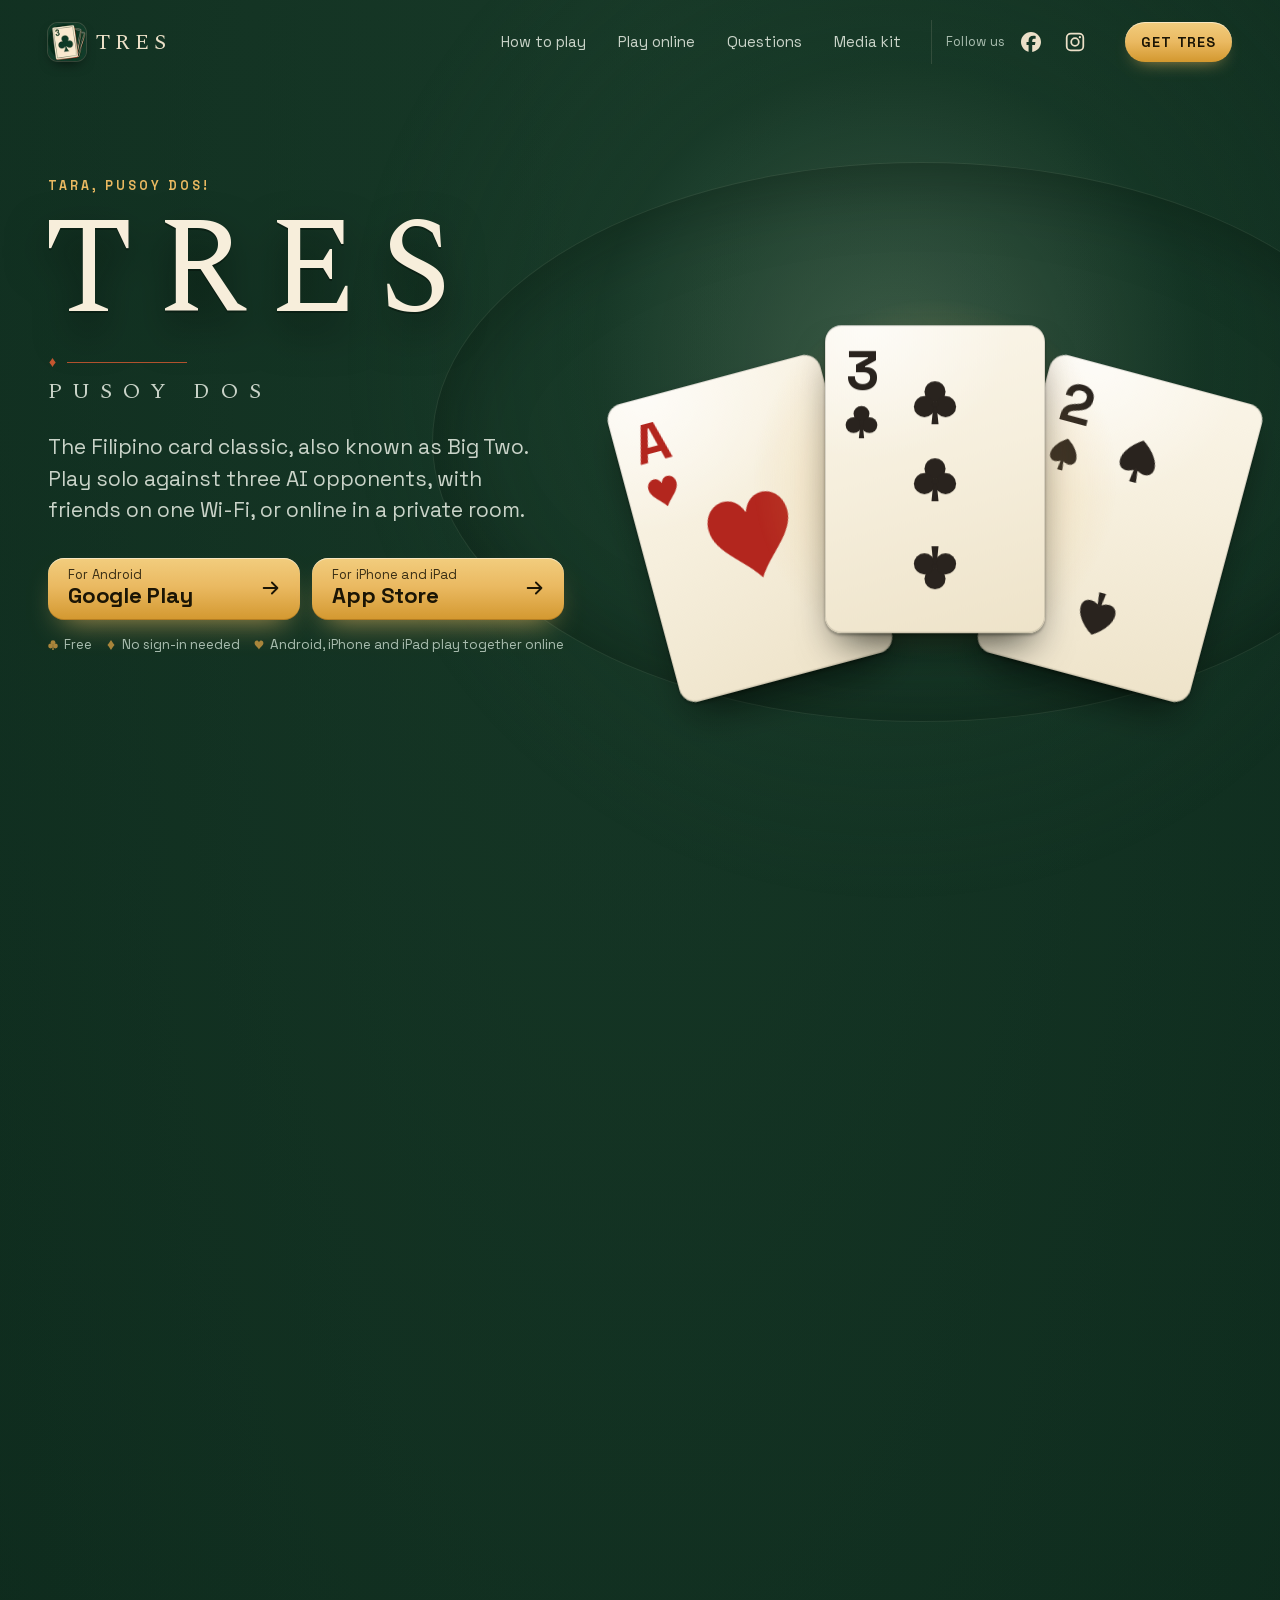
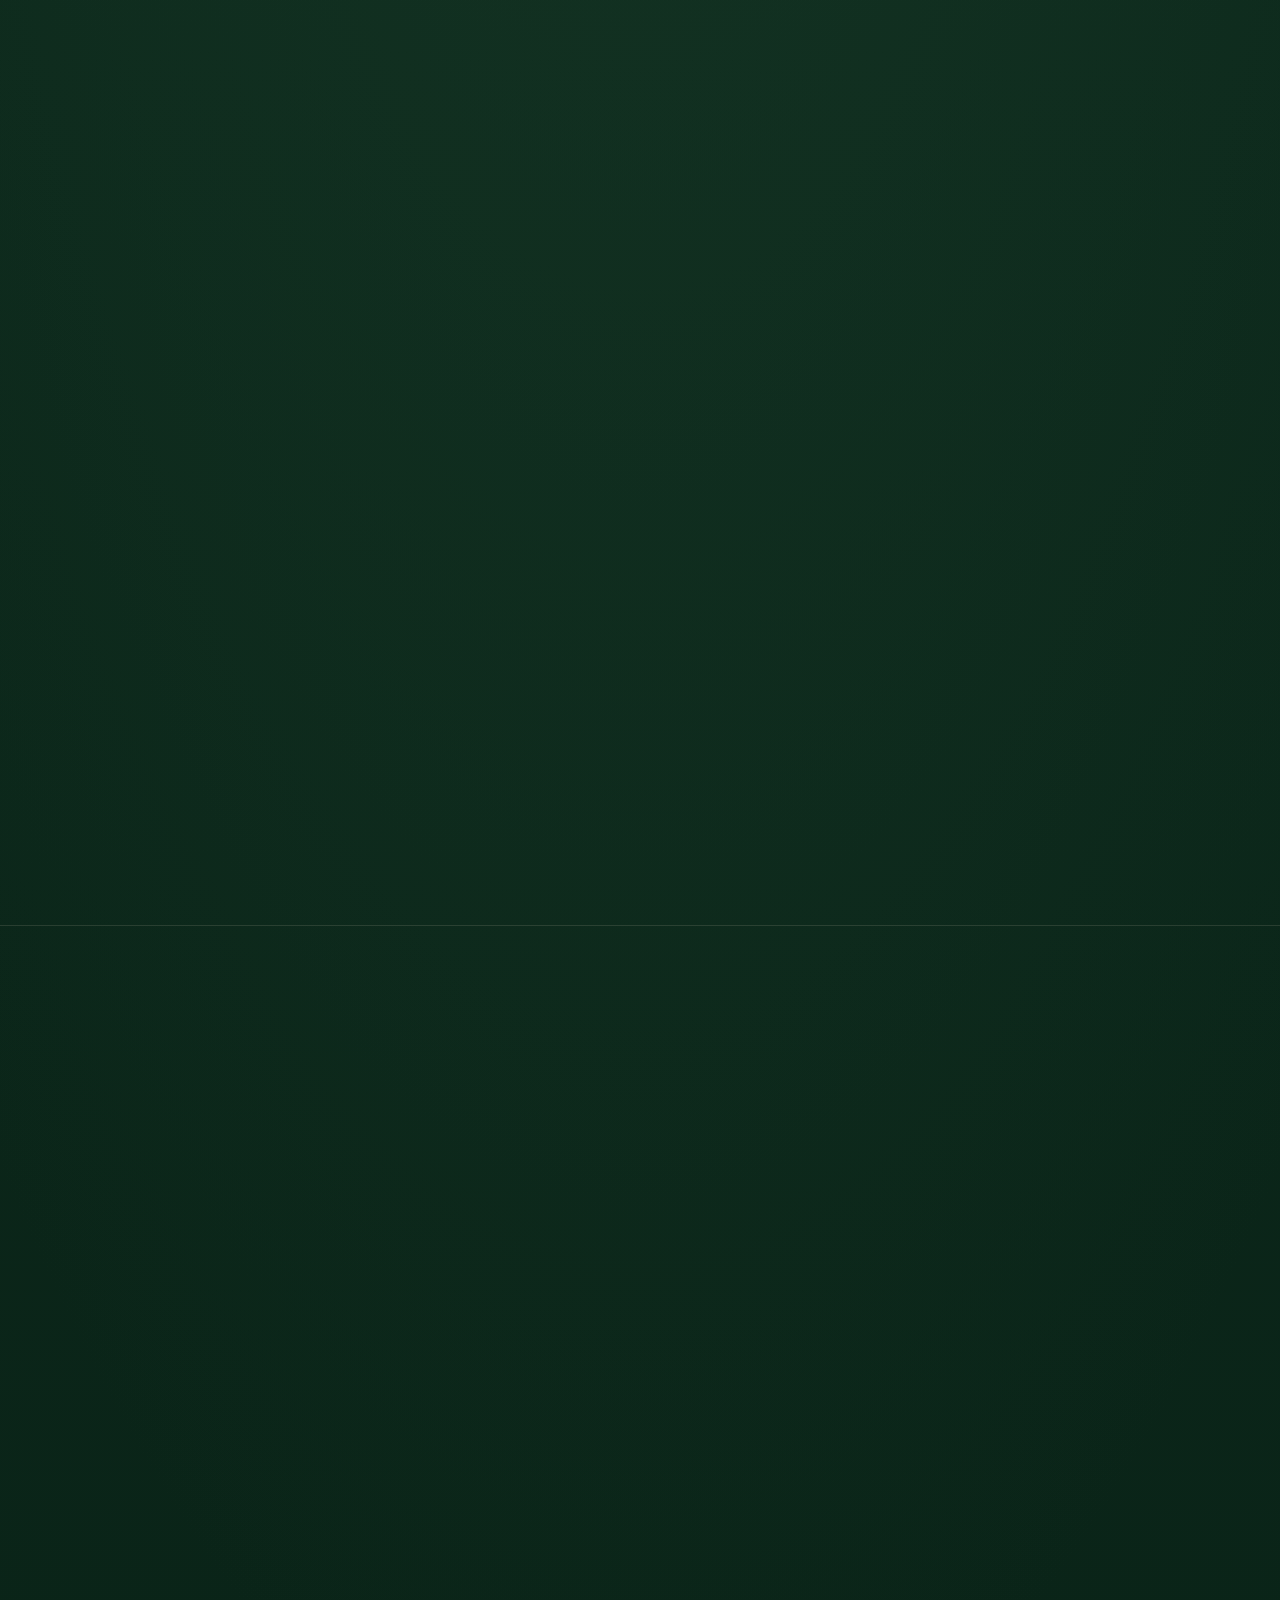
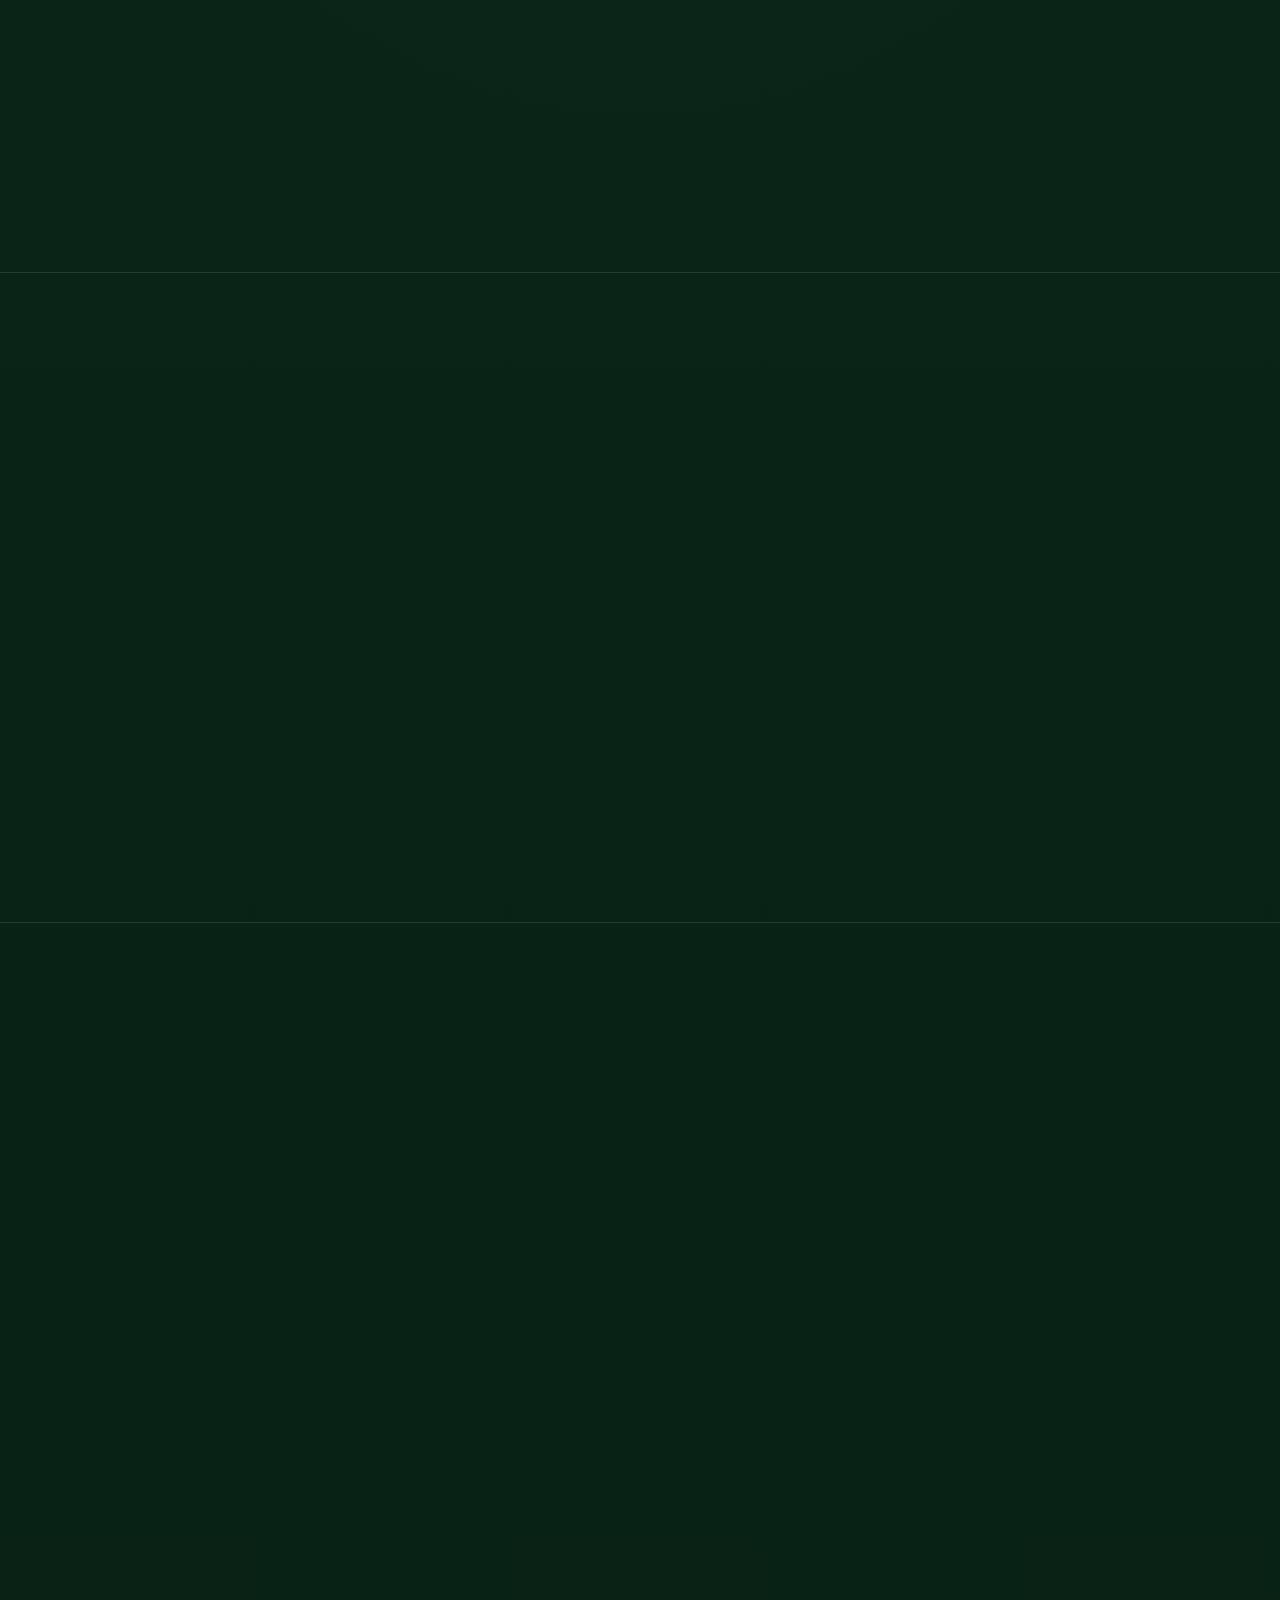
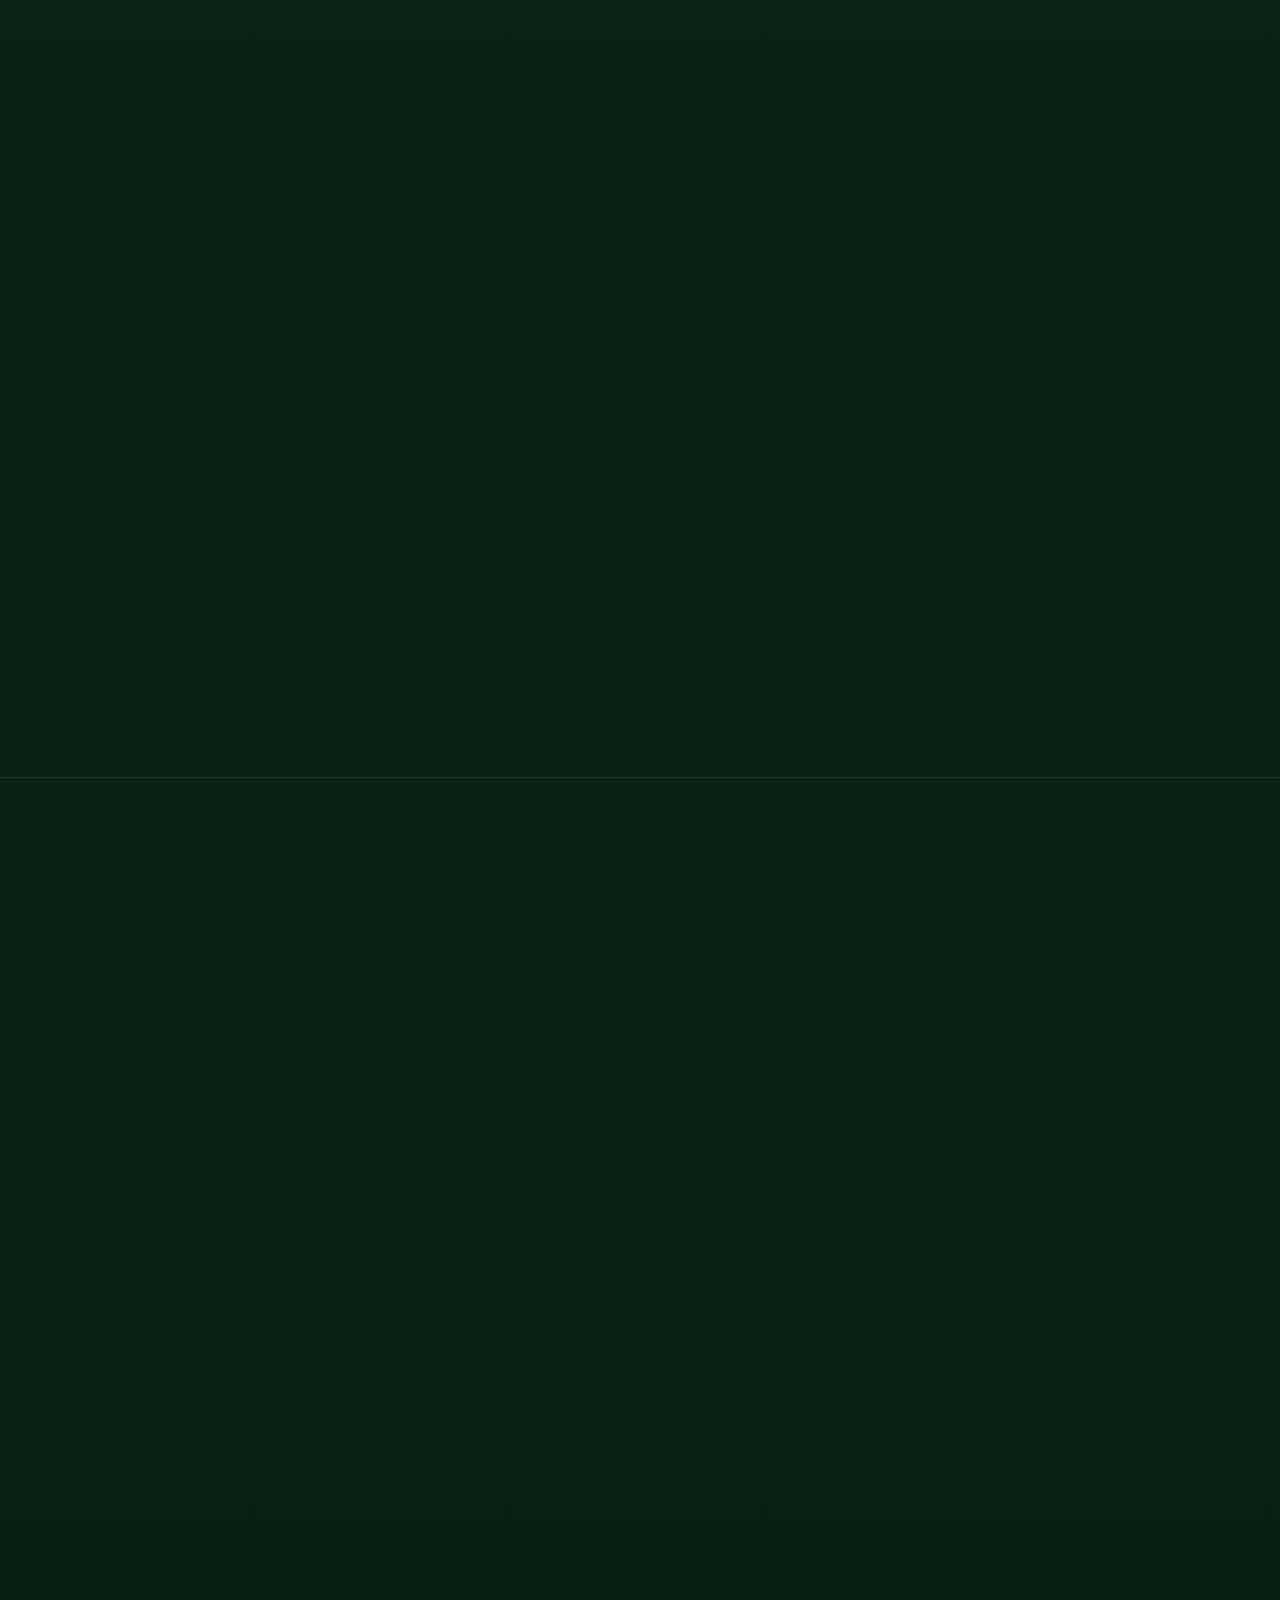
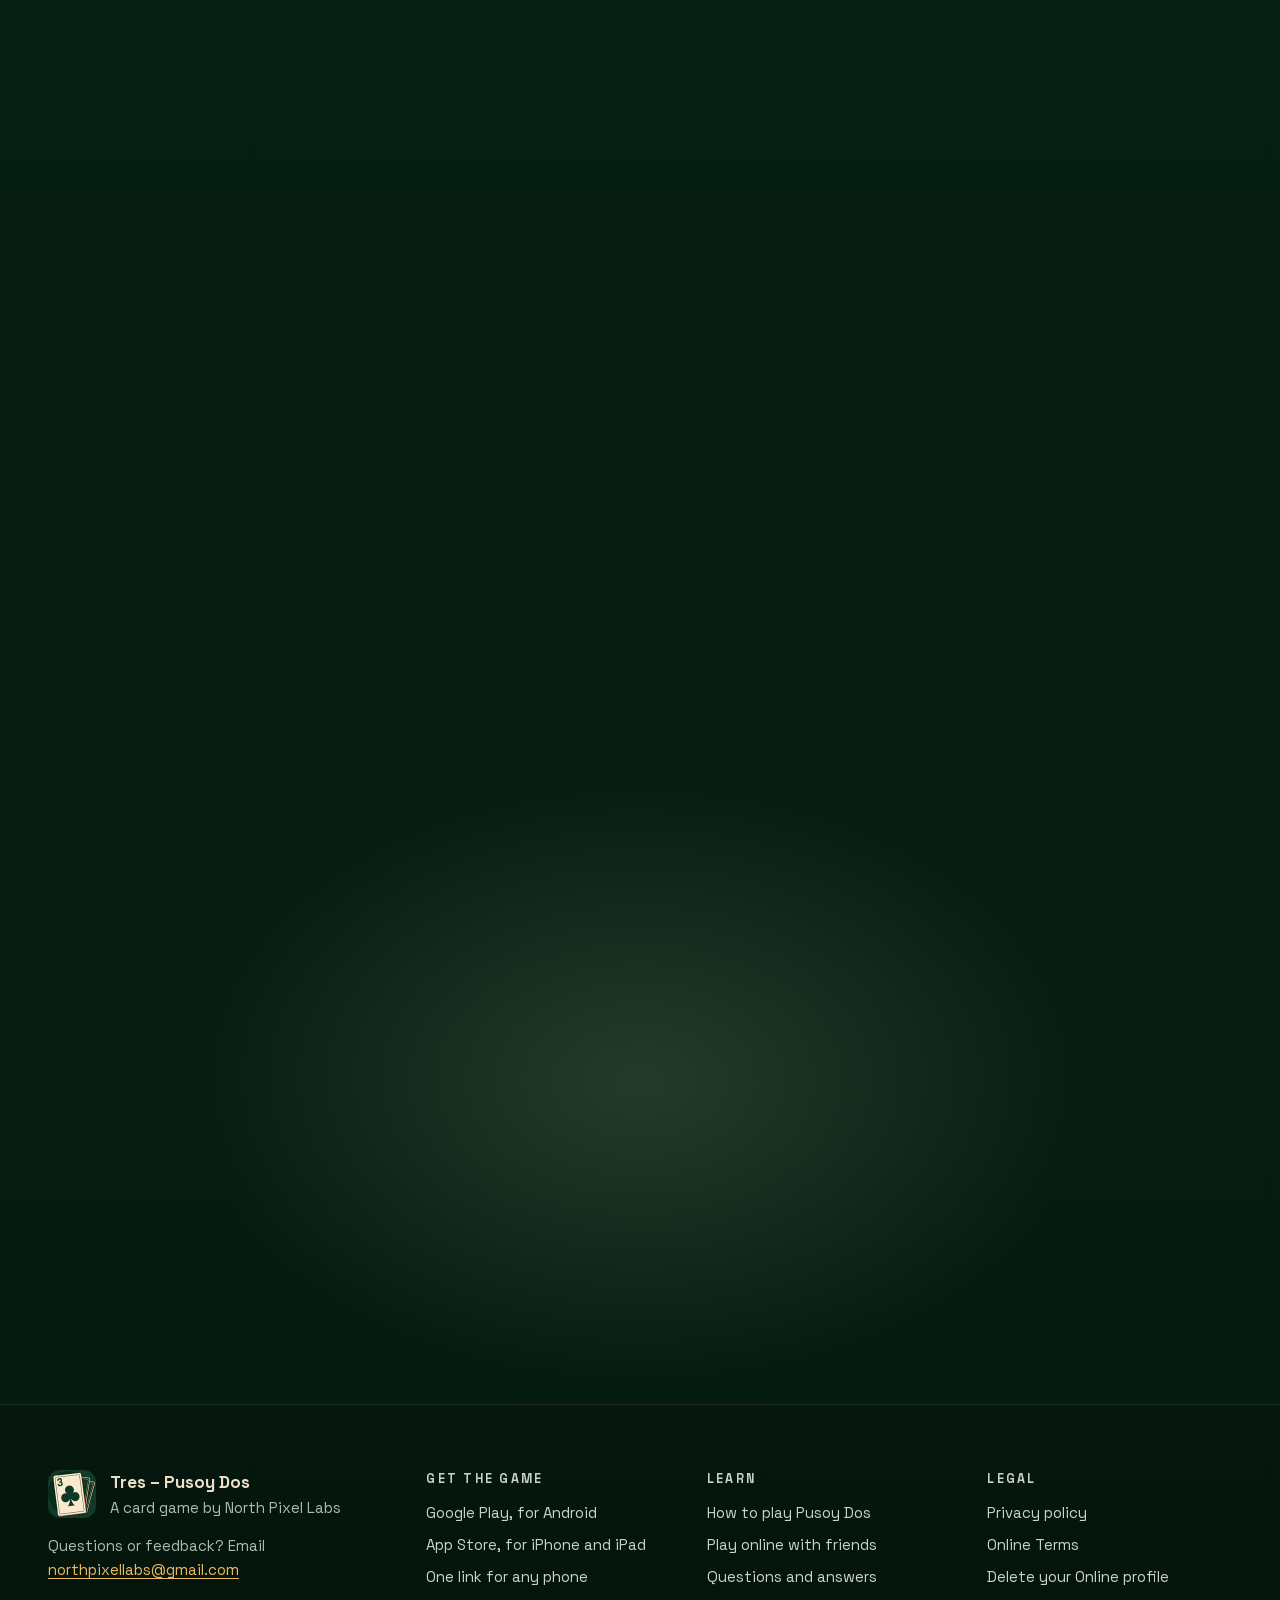
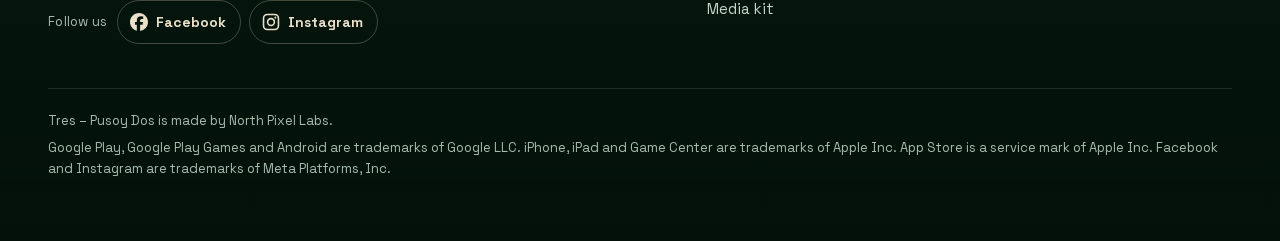
==== commit 05214eb9: "Add Follow us links to the game's Facebook and Instagram pages in the header, the phone menu, the to" ====
--- a/index.html
+++ b/index.html
@@ -47,7 +47,11 @@
       "@id": "https://trespusoy.com/#publisher",
       "name": "North Pixel Labs",
       "url": "https://northpixelhq.github.io/",
-      "email": "northpixellabs@gmail.com"
+      "email": "northpixellabs@gmail.com",
+      "sameAs": [
+        "https://www.facebook.com/trespusoydos",
+        "https://www.instagram.com/trespusoydos/"
+      ]
     },
     {
       "@type": ["VideoGame", "MobileApplication"],
@@ -71,7 +75,9 @@
       "installUrl": "https://trespusoy.com/get/",
       "sameAs": [
         "https://play.google.com/store/apps/details?id=dev.tres.app",
-        "https://apps.apple.com/app/id6815482151"
+        "https://apps.apple.com/app/id6815482151",
+        "https://www.facebook.com/trespusoydos",
+        "https://www.instagram.com/trespusoydos/"
       ],
       "trailer": {
         "@type": "VideoObject",
@@ -106,6 +112,9 @@
   <symbol id="i-person" viewBox="0 0 24 24"><circle cx="12" cy="8" r="4"/><path d="M4 21c0-4.4 3.6-7 8-7s8 2.6 8 7z"/></symbol>
   <symbol id="i-download" viewBox="0 0 24 24"><path fill="none" stroke="currentColor" stroke-width="2" stroke-linecap="round" stroke-linejoin="round" d="M12 4v11m-5-5 5 5 5-5M5 20h14"/></symbol>
   <symbol id="i-chevron" viewBox="0 0 24 24"><path fill="none" stroke="currentColor" stroke-width="2" stroke-linecap="round" stroke-linejoin="round" d="m6 9 6 6 6-6"/></symbol>
+  <!-- Facebook's "f" mark and Instagram's glyph, trademarks of Meta Platforms, Inc., drawn in their standard shapes to link to the game's own pages. -->
+  <symbol id="i-facebook" viewBox="0 0 24 24"><path d="M9.101 23.691v-7.98H6.627v-3.667h2.474v-1.58c0-4.085 1.848-5.978 5.858-5.978.401 0 .955.042 1.468.103a8.68 8.68 0 0 1 1.141.195v3.325a8.623 8.623 0 0 0-.653-.036 26.805 26.805 0 0 0-.733-.009c-.707 0-1.259.096-1.675.309a1.686 1.686 0 0 0-.679.622c-.258.42-.374.995-.374 1.752v1.297h3.919l-.386 2.103-.287 1.564h-3.246v8.245C19.396 23.238 24 18.179 24 12.044c0-6.627-5.373-12-12-12s-12 5.373-12 12c0 5.628 3.874 10.35 9.101 11.647Z"/></symbol>
+  <symbol id="i-instagram" viewBox="0 0 24 24"><path fill-rule="evenodd" d="M7 1h10a6 6 0 0 1 6 6v10a6 6 0 0 1-6 6H7a6 6 0 0 1-6-6V7a6 6 0 0 1 6-6Zm0 2.1A3.9 3.9 0 0 0 3.1 7v10A3.9 3.9 0 0 0 7 20.9h10a3.9 3.9 0 0 0 3.9-3.9V7A3.9 3.9 0 0 0 17 3.1Z"/><path fill-rule="evenodd" d="M12 6.4a5.6 5.6 0 1 1 0 11.2 5.6 5.6 0 0 1 0-11.2Zm0 2.1a3.5 3.5 0 1 0 0 7 3.5 3.5 0 0 0 0-7Z"/><circle cx="17.85" cy="6.15" r="1.35"/></symbol>
 </svg>
 <!-- /partial:sprite -->
 <!-- partial:header -->
@@ -121,6 +130,10 @@
       <a href="/faq/">Questions</a>
       <a href="/media-kit/">Media kit</a>
     </nav>
+    <div class="follow follow--header" role="group" aria-label="Follow us">
+      <span class="follow__label" aria-hidden="true">Follow us</span>
+      <a class="follow__icon" href="https://www.facebook.com/trespusoydos" rel="noreferrer" aria-label="Tres – Pusoy Dos on Facebook"><svg aria-hidden="true"><use href="#i-facebook"/></svg></a><a class="follow__icon" href="https://www.instagram.com/trespusoydos/" rel="noreferrer" aria-label="Tres – Pusoy Dos on Instagram"><svg aria-hidden="true"><use href="#i-instagram"/></svg></a>
+    </div>
     <a class="btn btn--gold" href="/get/" data-get>Get Tres</a>
     <details class="menu">
       <summary aria-label="Menu"><svg aria-hidden="true"><use href="#i-menu"/></svg></summary>
@@ -130,6 +143,10 @@
         <a href="/play-online/">Play online with friends</a>
         <a href="/faq/">Questions and answers</a>
         <a href="/media-kit/">Media kit</a>
+        <div class="follow follow--menu" role="group" aria-label="Follow us">
+          <span class="follow__label">Follow us</span>
+          <a class="follow__pill" href="https://www.facebook.com/trespusoydos" rel="noreferrer" aria-label="Tres – Pusoy Dos on Facebook"><svg aria-hidden="true"><use href="#i-facebook"/></svg><span>Facebook</span></a><a class="follow__pill" href="https://www.instagram.com/trespusoydos/" rel="noreferrer" aria-label="Tres – Pusoy Dos on Instagram"><svg aria-hidden="true"><use href="#i-instagram"/></svg><span>Instagram</span></a>
+        </div>
       </nav>
     </details>
   </div>
@@ -194,6 +211,12 @@
           <li><svg class="suit" aria-hidden="true"><use href="#s-d"/></svg>No sign-in needed</li>
           <li><svg class="suit" aria-hidden="true"><use href="#s-h"/></svg>Android, iPhone and iPad play together online</li>
         </ul>
+<!-- partial:follow -->
+<div class="follow follow--top" role="group" aria-label="Follow us">
+  <span class="follow__label">Follow us</span>
+  <a class="follow__pill" href="https://www.facebook.com/trespusoydos" rel="noreferrer" aria-label="Tres – Pusoy Dos on Facebook"><svg aria-hidden="true"><use href="#i-facebook"/></svg><span>Facebook</span></a><a class="follow__pill" href="https://www.instagram.com/trespusoydos/" rel="noreferrer" aria-label="Tres – Pusoy Dos on Instagram"><svg aria-hidden="true"><use href="#i-instagram"/></svg><span>Instagram</span></a>
+</div>
+<!-- /partial:follow -->
         <a class="hero__see" href="#see"><i><svg aria-hidden="true"><use href="#i-play"/></svg></i>See a game played</a>
       </div>
     </div>
@@ -482,6 +505,10 @@
           <div><b>Tres – Pusoy Dos</b>A card game by North Pixel Labs</div>
         </div>
         <p>Questions or feedback? Email <a href="mailto:northpixellabs@gmail.com">northpixellabs@gmail.com</a></p>
+        <div class="follow follow--footer" role="group" aria-label="Follow us">
+          <span class="follow__label">Follow us</span>
+          <a class="follow__pill" href="https://www.facebook.com/trespusoydos" rel="noreferrer" aria-label="Tres – Pusoy Dos on Facebook"><svg aria-hidden="true"><use href="#i-facebook"/></svg><span>Facebook</span></a><a class="follow__pill" href="https://www.instagram.com/trespusoydos/" rel="noreferrer" aria-label="Tres – Pusoy Dos on Instagram"><svg aria-hidden="true"><use href="#i-instagram"/></svg><span>Instagram</span></a>
+        </div>
       </div>
       <nav class="footer__col" aria-labelledby="f-get">
         <h2 id="f-get">Get the game</h2>
@@ -511,7 +538,7 @@
     </div>
     <div class="footer__legal">
       <p>Tres – Pusoy Dos is made by North Pixel Labs.</p>
-      <p>Google Play, Google Play Games and Android are trademarks of Google LLC. iPhone, iPad and Game Center are trademarks of Apple Inc. App Store is a service mark of Apple Inc.</p>
+      <p>Google Play, Google Play Games and Android are trademarks of Google LLC. iPhone, iPad and Game Center are trademarks of Apple Inc. App Store is a service mark of Apple Inc. Facebook and Instagram are trademarks of Meta Platforms, Inc.</p>
     </div>
   </div>
 </footer>
--- a/assets/css/site.css
+++ b/assets/css/site.css
@@ -296,6 +296,57 @@
   .brand__word { font-size: 22px; }
 }
 
+/* ---------- Follow us ----------------------------------------------- */
+/* Links to the game's own Facebook and Instagram pages. On a phone they sit
+   just under the top of each page (below the store buttons on the home
+   page), in the menu and in the footer; from 600 px wide they sit in the
+   header itself. The marks are Meta's, in one flat colour. */
+
+.follow { display: flex; flex-wrap: wrap; align-items: center; gap: 8px; }
+.follow__label { font-size: 13px; color: var(--text-mute); letter-spacing: 0.02em; margin-right: 2px; }
+.follow svg { width: 18px; height: 18px; fill: currentColor; flex: none; }
+.follow__icon {
+  display: grid; place-items: center;
+  width: 44px; height: 44px; border-radius: 12px;
+  color: var(--text);
+  transition: color 160ms var(--settle), background-color 160ms var(--settle);
+}
+.follow__icon:hover { color: #fff; background: rgba(236, 224, 200, 0.08); }
+.follow__icon svg { width: 20px; height: 20px; }
+.follow__pill {
+  display: inline-flex; align-items: center; gap: 8px;
+  min-height: 44px; padding: 0 14px 0 12px; border-radius: 999px;
+  border: 1px solid var(--line-strong);
+  color: var(--text); text-decoration: none; font-size: 14px; font-weight: 700;
+  transition: border-color 160ms var(--settle), color 160ms var(--settle);
+}
+.follow__pill:hover { color: #fff; border-color: var(--gold); }
+.follow--header { display: none; }
+.follow--top { margin: 18px 0 0; justify-content: center; }
+.follow--menu { margin: 6px 0 2px; padding: 12px 8px 6px; border-top: 1px solid var(--line); }
+.follow--menu .follow__label { flex-basis: 100%; }
+.follow--footer { margin-top: 18px; }
+@media (min-width: 600px) {
+  .follow--top { display: none; }
+  .follow--header { display: flex; gap: 0; }
+  .follow--header .follow__label { display: none; margin-right: 4px; }
+}
+@media (min-width: 720px) and (max-width: 959px) { .follow--header .follow__label { display: inline; } }
+@media (min-width: 960px) {
+  .follow--header { flex-wrap: nowrap; padding-left: 14px; border-left: 1px solid var(--line); }
+  .nav a { white-space: nowrap; }
+}
+@media (min-width: 960px) and (max-width: 1199px) {
+  .site-header__bar { gap: 18px; }
+  .nav { gap: 20px; }
+}
+@media (min-width: 1200px) { .follow--header .follow__label { display: inline; } }
+/* In the phone menu the two links are pills, not menu rows. */
+.menu__panel .follow__pill {
+  display: inline-flex; padding: 0 14px 0 12px; border-radius: 999px; font-size: 14px;
+}
+.menu__panel .follow__pill:hover { background: transparent; }
+
 /* ---------- Hero ---------------------------------------------------- */
 
 .hero {
@@ -343,6 +394,7 @@
 .hero__copy > :nth-child(4) { animation-delay: 420ms; }
 .hero__copy > :nth-child(5) { animation-delay: 520ms; }
 .hero__copy > :nth-child(6) { animation-delay: 600ms; }
+.hero__copy > :nth-child(7) { animation-delay: 680ms; }
 @keyframes rise { from { opacity: 0; transform: translateY(14px); } }
 
 .hero .eyebrow { margin-bottom: 8px; font-size: 12.5px; letter-spacing: 0.24em; }
@@ -1021,6 +1073,7 @@
   animation: rise 700ms var(--settle) 140ms both;
 }
 .page-head .lead { margin: 18px 0 0; max-width: 34em; animation: rise 700ms var(--settle) 240ms both; }
+.page-head .follow--top { justify-content: flex-start; animation: rise 700ms var(--settle) 320ms both; }
 .page-head__art { display: flex; justify-content: center; min-height: 120px; }
 @media (min-width: 960px) {
   .page-head { padding: 148px 0 56px; }
@@ -1195,6 +1248,7 @@
 .lost .h1 { font-size: clamp(42px, 11vw, 84px); }
 .lost .lead { margin: 18px auto 30px; max-width: 28em; }
 .lost__links { display: flex; flex-wrap: wrap; justify-content: center; gap: 10px 22px; margin-top: 26px; }
+.lost .follow--top { margin-top: 26px; }
 
 .nav a[aria-current="page"] { color: #fff; border-color: var(--gold); }
 .menu__panel a[aria-current="page"] { color: var(--gold-hi); }
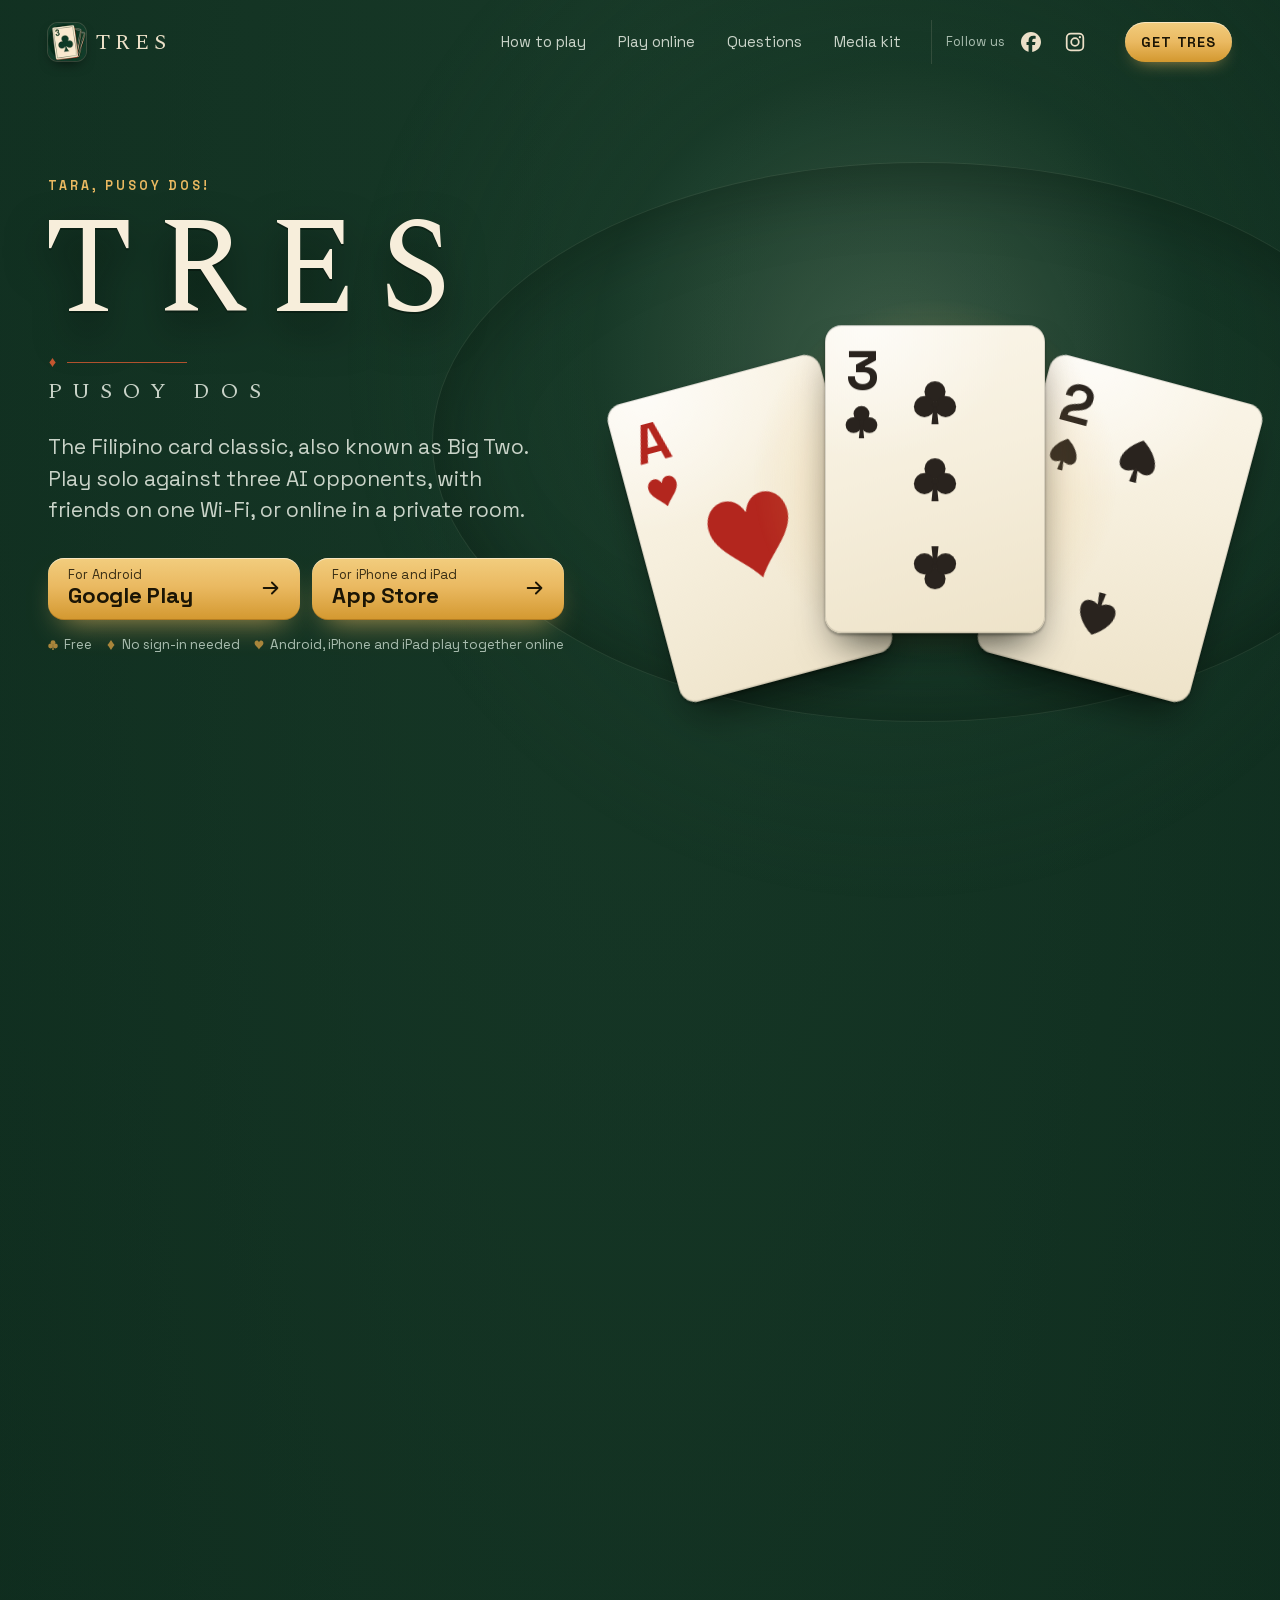
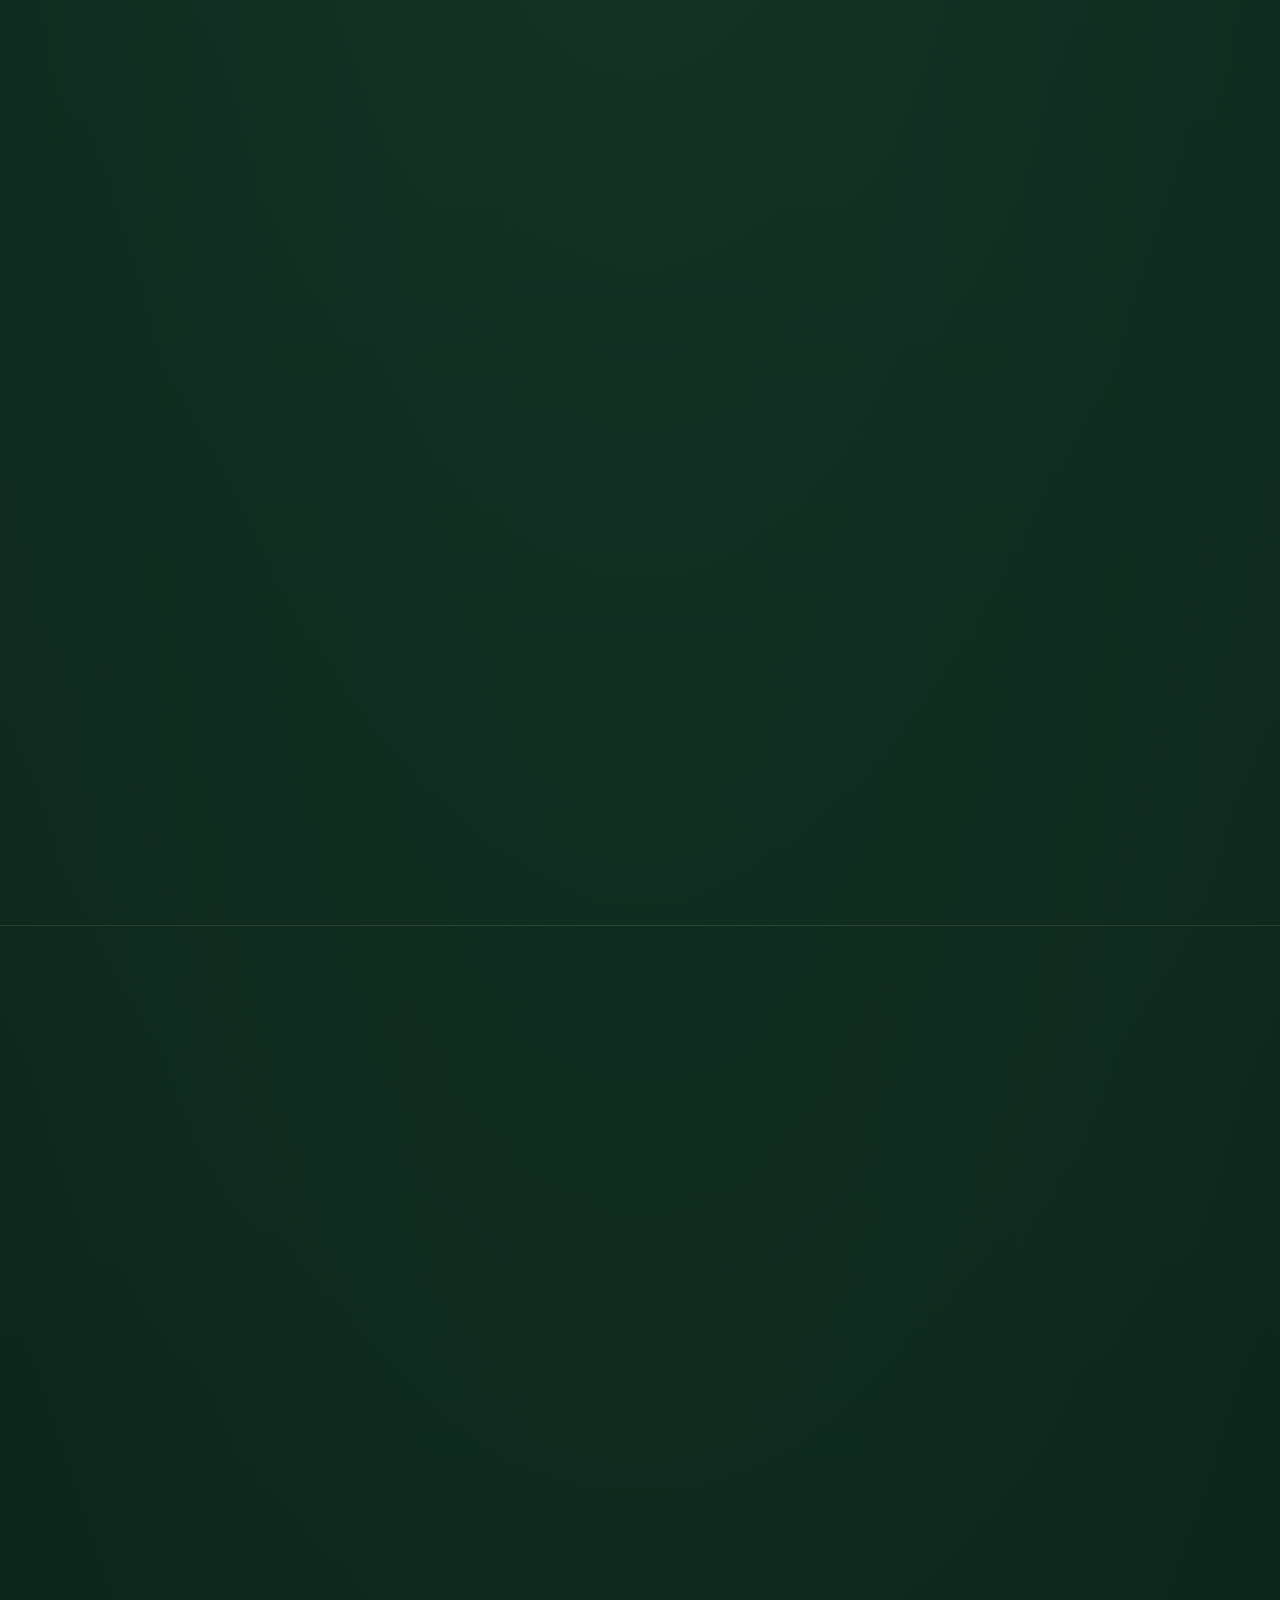
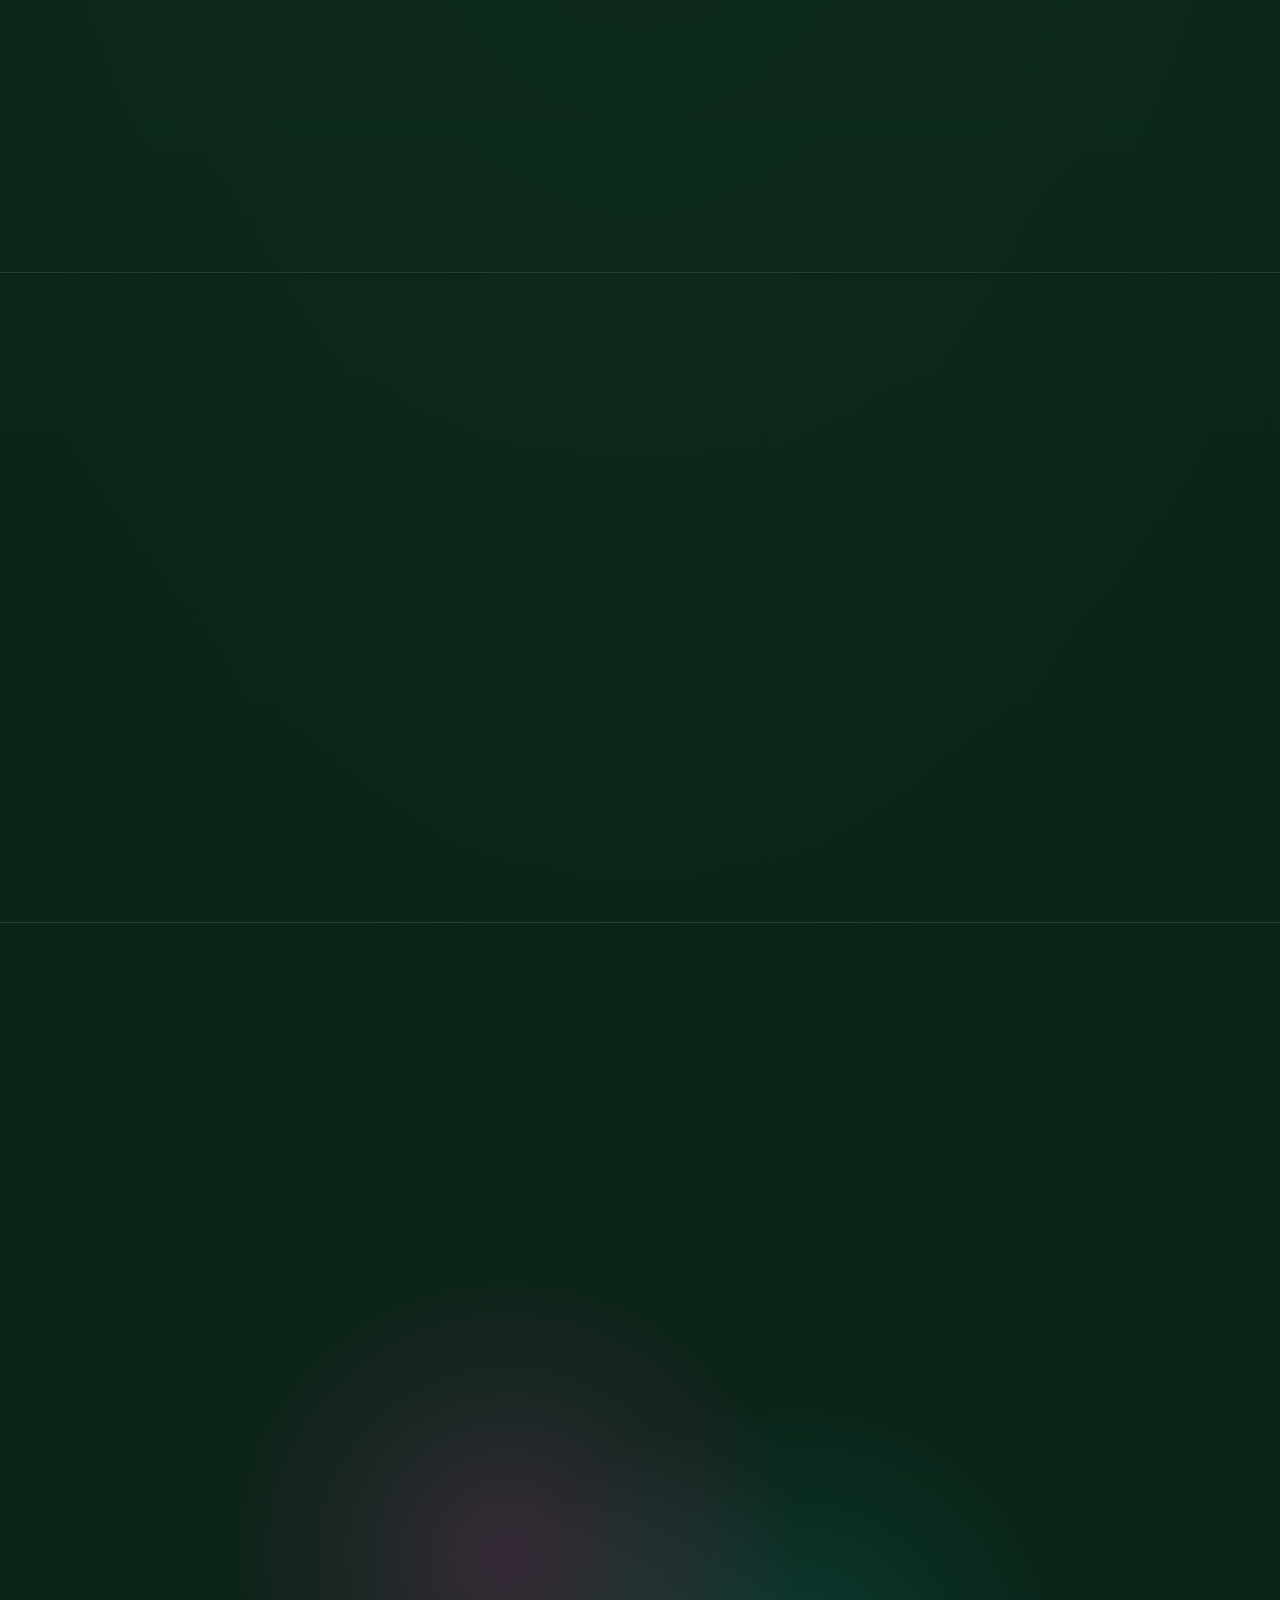
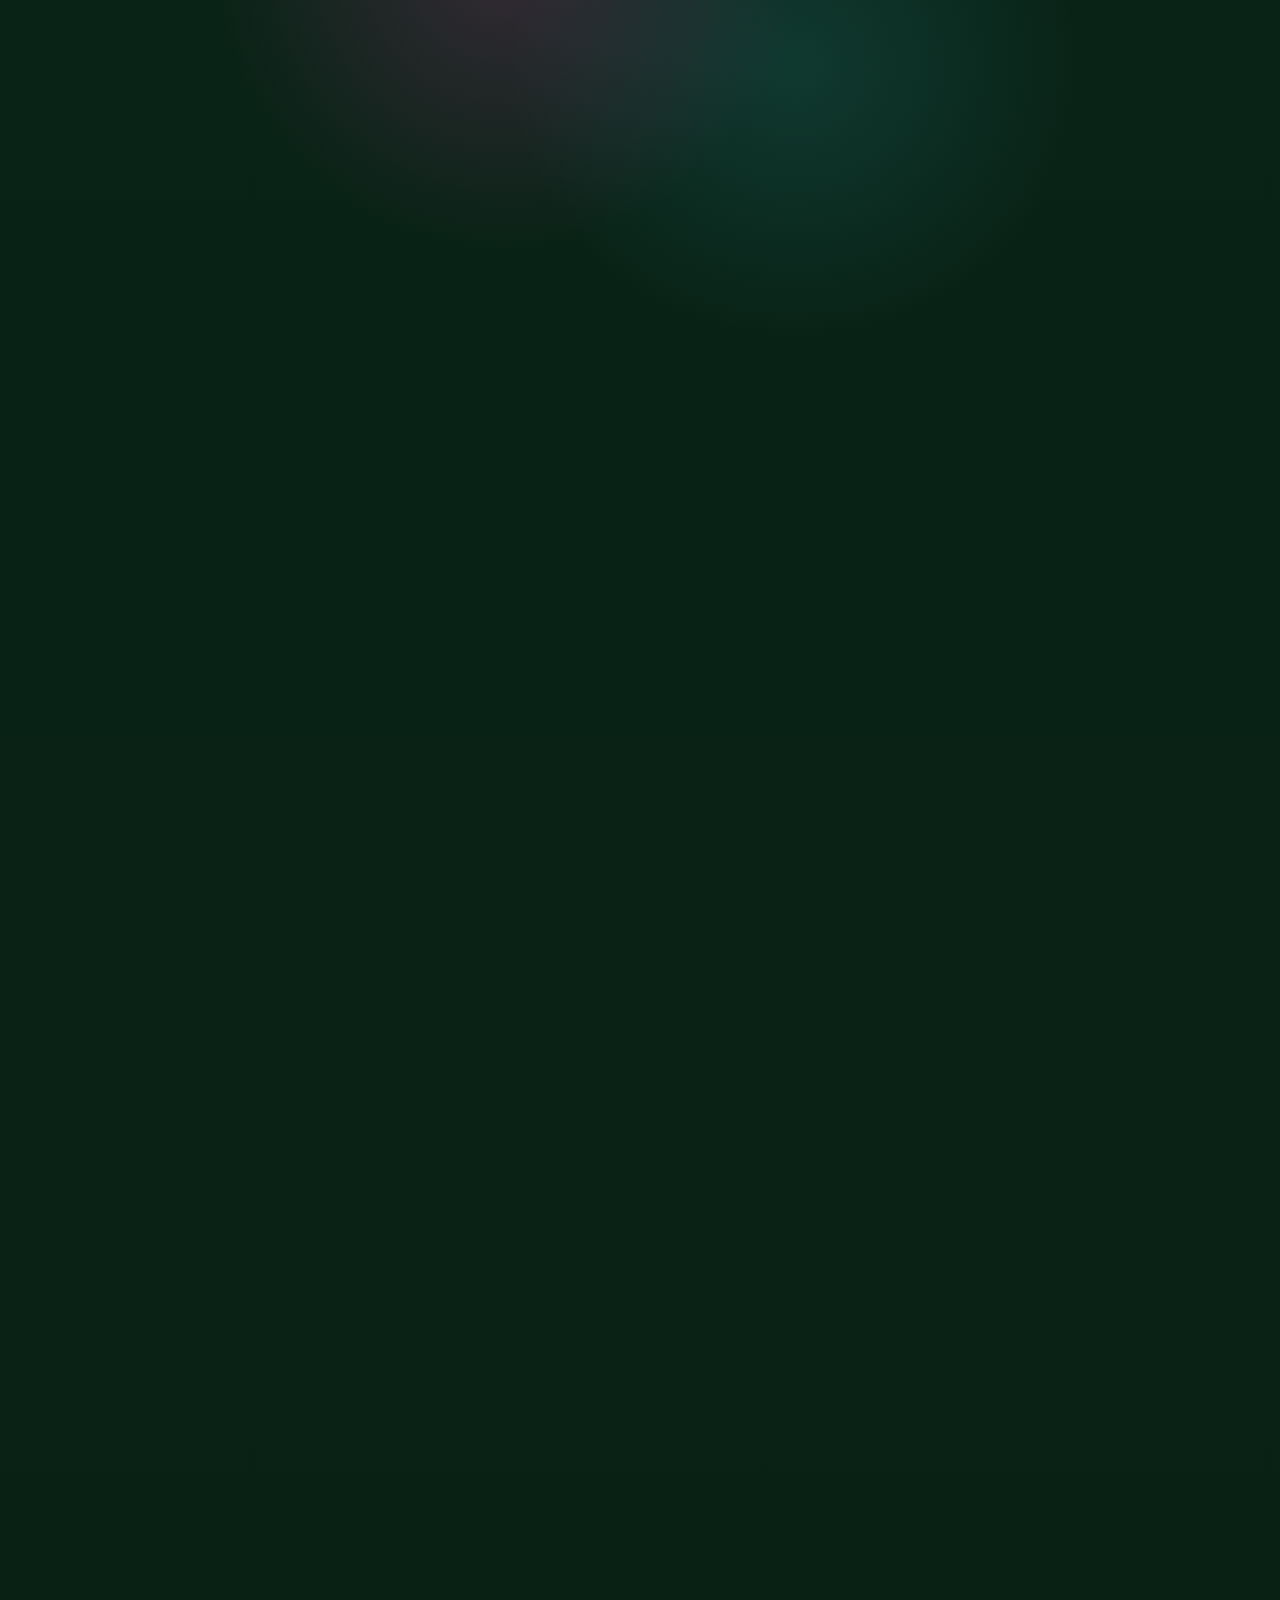
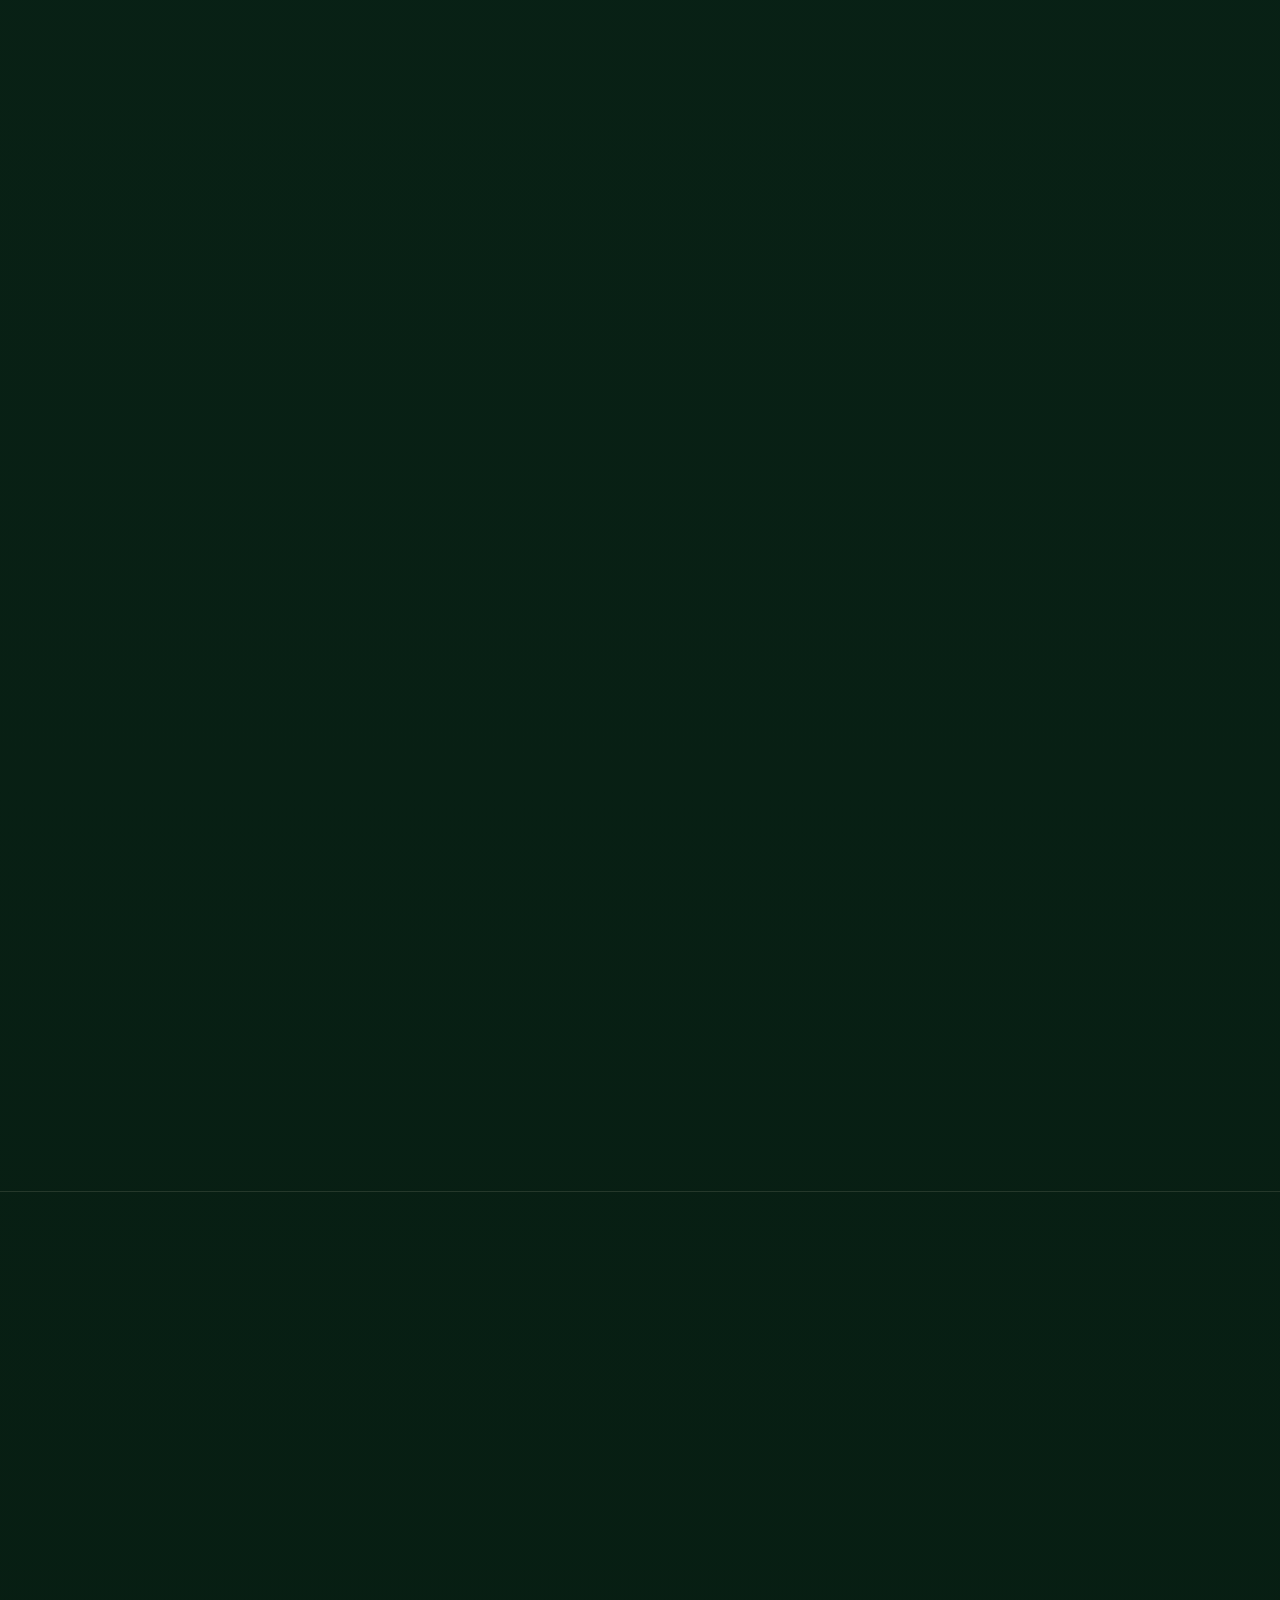
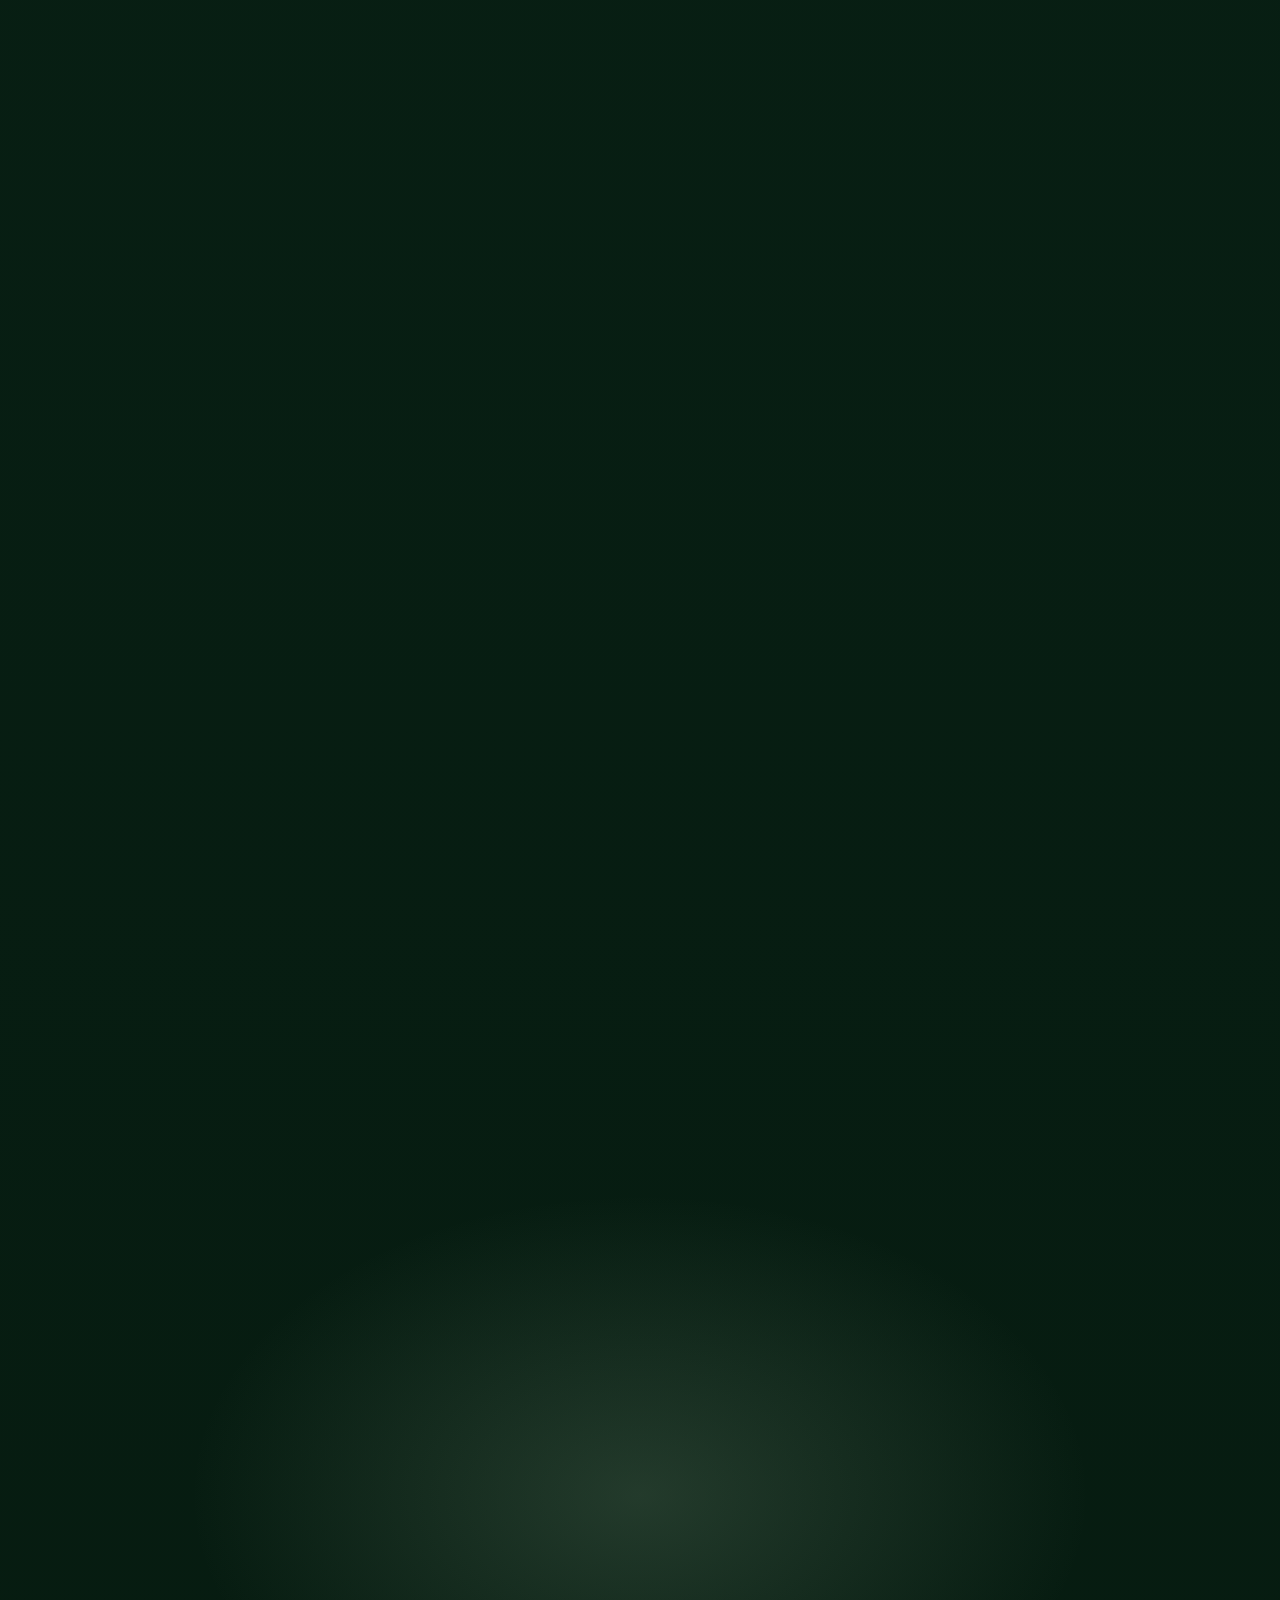
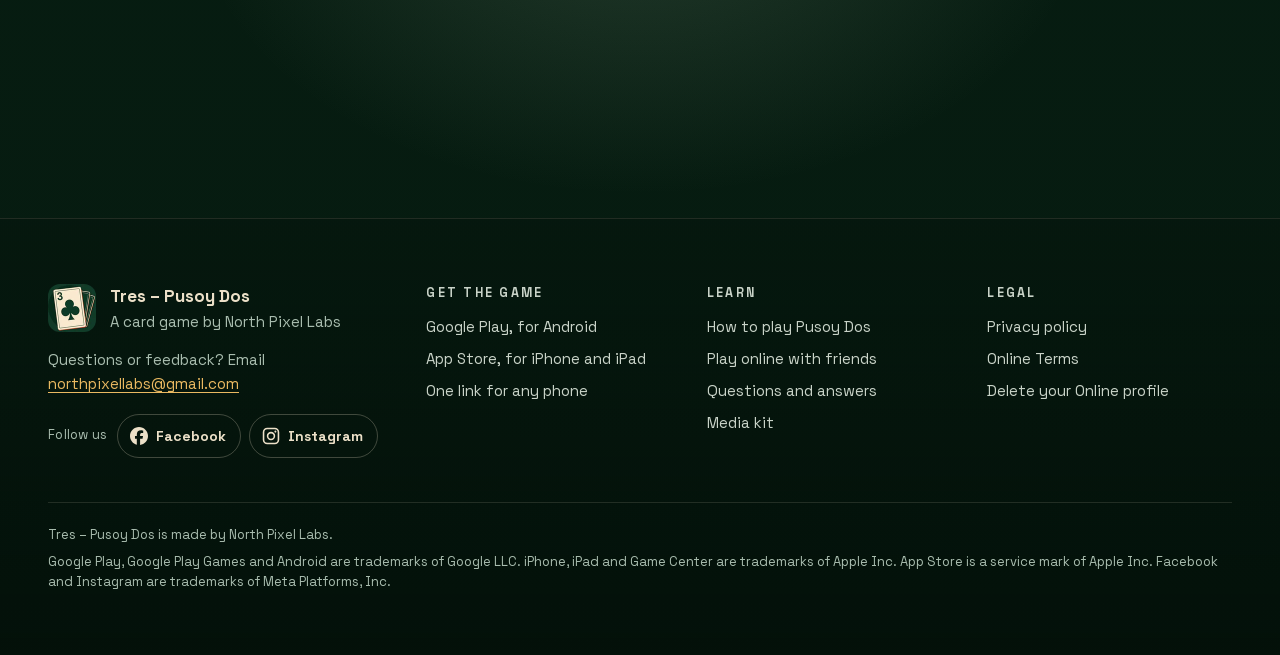
==== commit 777aa5de: "Show all eight Theme Packs from real captures, with Neon Coast in the spotlight and the Card Decks b" ====
--- a/index.html
+++ b/index.html
@@ -3,7 +3,7 @@
 <head>
 <meta charset="utf-8">
 <meta name="viewport" content="width=device-width, initial-scale=1, viewport-fit=cover">
-<meta http-equiv="Content-Security-Policy" content="default-src 'none'; script-src 'self' 'sha256-1wtZ1gLC0241tbUYJvuuKVqgTIToWFsEZXTYoa7Qkc4='; style-src 'self'; img-src 'self'; font-src 'self'; media-src 'self'; base-uri 'none'; form-action 'none'">
+<meta http-equiv="Content-Security-Policy" content="default-src 'none'; script-src 'self' 'sha256-1wtZ1gLC0241tbUYJvuuKVqgTIToWFsEZXTYoa7Qkc4='; style-src 'self' 'sha256-1gf9vQrCvRUTs9OhihuYh4QlAs3wFLtXCTYEswa5t+U='; img-src 'self'; font-src 'self'; media-src 'self'; base-uri 'none'; form-action 'none'">
 <title>Tres – Pusoy Dos: free Pusoy Dos for Android, iPhone and iPad</title>
 <meta name="description" content="Pusoy Dos, the Filipino card classic also known as Big Two: play solo against three AI opponents, with friends on the same Wi-Fi, or online in a private room. Free.">
 <link rel="canonical" href="https://trespusoy.com/">
@@ -112,6 +112,8 @@
   <symbol id="i-person" viewBox="0 0 24 24"><circle cx="12" cy="8" r="4"/><path d="M4 21c0-4.4 3.6-7 8-7s8 2.6 8 7z"/></symbol>
   <symbol id="i-download" viewBox="0 0 24 24"><path fill="none" stroke="currentColor" stroke-width="2" stroke-linecap="round" stroke-linejoin="round" d="M12 4v11m-5-5 5 5 5-5M5 20h14"/></symbol>
   <symbol id="i-chevron" viewBox="0 0 24 24"><path fill="none" stroke="currentColor" stroke-width="2" stroke-linecap="round" stroke-linejoin="round" d="m6 9 6 6 6-6"/></symbol>
+  <symbol id="i-zoom" viewBox="0 0 24 24"><path fill="none" stroke="currentColor" stroke-width="2" stroke-linecap="round" d="M4 9V4h5M20 9V4h-5M4 15v5h5M20 15v5h-5"/></symbol>
+  <symbol id="i-close" viewBox="0 0 24 24"><path fill="none" stroke="currentColor" stroke-width="2" stroke-linecap="round" d="m6 6 12 12M18 6 6 18"/></symbol>
   <!-- Facebook's "f" mark and Instagram's glyph, trademarks of Meta Platforms, Inc., drawn in their standard shapes to link to the game's own pages. -->
   <symbol id="i-facebook" viewBox="0 0 24 24"><path d="M9.101 23.691v-7.98H6.627v-3.667h2.474v-1.58c0-4.085 1.848-5.978 5.858-5.978.401 0 .955.042 1.468.103a8.68 8.68 0 0 1 1.141.195v3.325a8.623 8.623 0 0 0-.653-.036 26.805 26.805 0 0 0-.733-.009c-.707 0-1.259.096-1.675.309a1.686 1.686 0 0 0-.679.622c-.258.42-.374.995-.374 1.752v1.297h3.919l-.386 2.103-.287 1.564h-3.246v8.245C19.396 23.238 24 18.179 24 12.044c0-6.627-5.373-12-12-12s-12 5.373-12 12c0 5.628 3.874 10.35 9.101 11.647Z"/></symbol>
   <symbol id="i-instagram" viewBox="0 0 24 24"><path fill-rule="evenodd" d="M7 1h10a6 6 0 0 1 6 6v10a6 6 0 0 1-6 6H7a6 6 0 0 1-6-6V7a6 6 0 0 1 6-6Zm0 2.1A3.9 3.9 0 0 0 3.1 7v10A3.9 3.9 0 0 0 7 20.9h10a3.9 3.9 0 0 0 3.9-3.9V7A3.9 3.9 0 0 0 17 3.1Z"/><path fill-rule="evenodd" d="M12 6.4a5.6 5.6 0 1 1 0 11.2 5.6 5.6 0 0 1 0-11.2Zm0 2.1a3.5 3.5 0 1 0 0 7 3.5 3.5 0 0 0 0-7Z"/><circle cx="17.85" cy="6.15" r="1.35"/></symbol>
@@ -387,37 +389,237 @@
   </section>
 
   <!-- 5 · Themes -->
-  <section class="section rule-top" id="themes" aria-labelledby="themes-title">
+  <section class="section rule-top showcase" id="themes" aria-labelledby="themes-title">
     <div class="wrap">
       <div class="section__head">
         <p class="eyebrow" data-reveal>Themes and card decks</p>
         <h2 class="h2" id="themes-title" data-reveal>Make the table yours.</h2>
-        <p class="lead" data-reveal>Unlock complete table themes with Cosmetic Tokens earned by playing and collecting Milestones, or buy a theme or token bundle in the optional Shop.</p>
-      </div>
-
-      <div class="themes" data-reveal>
-        <figure class="theme"><img src="/assets/img/themes/first-light.webp" width="480" height="815" loading="lazy" decoding="async" alt="The First Light table: green felt, cream cards, a gold turn light. The hand holds the 3 of clubs, and the table says the first play must include it."></figure>
-        <figure class="theme"><img src="/assets/img/themes/perlas.webp" width="480" height="815" loading="lazy" decoding="async" alt="The Perlas table: deep teal felt with a sea-glass turn light."></figure>
-        <figure class="theme"><img src="/assets/img/themes/violet-hour.webp" width="480" height="815" loading="lazy" decoding="async" alt="The Violet Hour table: violet felt, with court cards drawn as figures in a spotlight."></figure>
-        <figure class="theme"><img src="/assets/img/themes/manila-bay.webp" width="480" height="815" loading="lazy" decoding="async" alt="The Manila Bay table: warm sunset felt, with court cards showing a boat on the bay at sundown."></figure>
-      </div>
-      <p class="themes__hint" aria-hidden="true">Swipe for more tables</p>
-
-      <div class="decks">
-        <figure class="courts" data-reveal aria-label="Court cards from five Theme Packs: First Light, Violet Hour, Manila Bay, Evergrove and Neon Coast">
-          <div class="slot"><div class="card"><div class="card__face is-red"><span class="idx">K<svg class="suit"><use href="#s-h"/></svg></span><span class="court-art"><img src="/assets/img/courts/first-light-king-red.webp" width="157" height="300" loading="lazy" decoding="async" alt="First Light's king"></span></div></div></div>
-          <div class="slot"><div class="card"><div class="card__face is-black"><span class="idx">K<svg class="suit"><use href="#s-s"/></svg></span><span class="court-art"><img src="/assets/img/courts/violet-hour-king-black.webp" width="157" height="300" loading="lazy" decoding="async" alt="Violet Hour's king, a figure in a spotlight"></span></div></div></div>
-          <div class="slot"><div class="card"><div class="card__face is-red"><span class="idx">Q<svg class="suit"><use href="#s-h"/></svg></span><span class="court-art"><img src="/assets/img/courts/manila-bay-queen-red.webp" width="157" height="300" loading="lazy" decoding="async" alt="Manila Bay's queen, a boat on the bay at sundown"></span></div></div></div>
-          <div class="slot"><div class="card"><div class="card__face is-red"><span class="idx">K<svg class="suit"><use href="#s-d"/></svg></span><span class="court-art"><img src="/assets/img/courts/evergrove-king-red.webp" width="157" height="300" loading="lazy" decoding="async" alt="Evergrove's king, in an arch of gold leaf"></span></div></div></div>
-          <div class="slot"><div class="card"><div class="card__face is-red"><span class="idx">Q<svg class="suit"><use href="#s-h"/></svg></span><span class="court-art"><img src="/assets/img/courts/neon-coast-queen-red.webp" width="157" height="300" loading="lazy" decoding="async" alt="Neon Coast's queen, drawn in glowing neon tube"></span></div></div></div>
-        </figure>
-        <div class="decks__copy">
-          <h3 class="h3" data-reveal>Eight Theme Packs, and Card Decks to wear with them</h3>
-          <p data-reveal>First Light is the free default. Perlas, Violet Hour, Manila Bay, Pixel, Piso Arcade, Evergrove and Neon Coast are Theme Packs to unlock with tokens or buy. Heirloom, Afterglow, Deco Sunburst and Crown Jewels are Card Decks to unlock or buy and wear with any theme; the Champion's Deck is never sold — you win it on the Tour.</p>
-          <p class="mute" data-reveal>Every purchase is cosmetic only: it changes how the table looks and sounds, never the cards, rules, or opponent strength.</p>
-        </div>
-      </div>
-    </div>
+        <p class="lead" data-reveal>Every Theme Pack changes the whole table: the felt, cards, light, celebration and sound. First Light is the free default. Unlock the others with Cosmetic Tokens earned by playing and collecting Milestones, or buy a theme or token bundle in the optional Shop.</p>
+      </div>
+
+      <article class="spotlight" aria-labelledby="spotlight-name">
+        <div class="spotlight__head">
+          <p class="eyebrow spotlight__eyebrow" data-reveal>Theme Pack</p>
+          <h3 class="spotlight__name" id="spotlight-name" data-reveal>Neon Coast</h3>
+          <p class="spotlight__line" data-reveal>A coast road just after sunset — a pink sky, wet neon, and one aqua light for your turn.</p>
+        </div>
+        <div class="spotlight__media" data-reveal="deal">
+          <div class="phone phone--neon">
+            <div class="phone__screen phone__screen--theme">
+              <img class="phone__still" src="/assets/video/neon-coast-poster.webp" width="540" height="886" loading="lazy" decoding="async" alt="">
+              <video class="theme-video" width="540" height="886" muted playsinline loop controls preload="none"
+                data-poster="/assets/video/neon-coast-poster.webp"
+                aria-label="Real play on the Neon Coast table: a deal, then the last card played and the 1st-place medal">
+                <source src="/assets/video/neon-coast.mp4" type="video/mp4">
+              </video>
+            </div>
+          </div>
+          <div class="see__bar theme-bar">
+            <button class="see__toggle theme-toggle" type="button" data-state="playing">
+              <svg class="i-pause" aria-hidden="true"><use href="#i-pause"/></svg>
+              <svg class="i-play" aria-hidden="true"><use href="#i-play"/></svg>
+              <span class="see__toggle-text">Pause</span><span class="sr-only"> the Neon Coast video</span>
+            </button>
+          </div>
+          <p class="see__caption">Real play on Neon Coast, recorded from Tres 2.5.0.</p>
+          <noscript>
+            <style>.theme-video { visibility: hidden; }</style>
+            <p class="see__caption"><a href="/assets/video/neon-coast.mp4">Watch it (MP4, 8 seconds)</a></p>
+          </noscript>
+        </div>
+        <div class="spotlight__copy">
+          <p class="spotlight__text" data-reveal>Its court cards are drawn as neon signs, and like every Theme Pack it brings its own celebration and sound.</p>
+          <div class="spotlight__shots" data-reveal>
+            <a class="shot" href="/assets/img/themes/neon-coast-bigplay-1080.webp" data-viewer="7" data-start="bigplay">
+              <img src="/assets/img/themes/neon-coast-bigplay-360.webp" width="360" height="591" loading="lazy" decoding="async" alt="A straight, 5 to 9, lands on the Neon Coast table under its STRAIGHT banner.">
+              <span>A big play</span>
+            </a>
+            <figure class="shot">
+              <img src="/assets/img/themes/neon-coast-win-360.webp" width="360" height="591" loading="lazy" decoding="async" alt="The Neon Coast result screen: “You win!”, 1st place, the winning 8 of clubs, and a REMATCH button in aqua.">
+              <figcaption>The win</figcaption>
+            </figure>
+          </div>
+          <a class="more-link" href="#theme-gallery" data-reveal><span>See all eight tables</span><svg aria-hidden="true"><use href="#i-arrow"/></svg></a>
+        </div>
+      </article>
+
+      <div class="gallery" id="theme-gallery">
+        <div class="gallery__head">
+          <h3 class="h3" id="gallery-title" data-reveal>All eight Theme Packs</h3>
+          <p class="gallery__hint" data-reveal>Tap a table to look closer.</p>
+        </div>
+        <ul class="gallery__list" aria-labelledby="gallery-title" data-reveal>
+          <li class="tile tile--first-light">
+            <a class="tile__link" href="/assets/img/themes/first-light-1080.webp" data-viewer="0"
+              data-name="First Light" data-line="The table Tres opens on — deep green, one warm light overhead."
+              data-table="/assets/img/themes/first-light-1080.webp" data-table-alt="The First Light table: deep green felt under one warm light, a hand of thirteen dealt, and the line “The first play must include the 3♣.”"
+              data-bigplay="/assets/img/themes/first-light-bigplay-1080.webp" data-bigplay-alt="A full house of three 3s and two aces lands on the First Light table under its FULL HOUSE banner." data-bigplay-caption="An opening full house">
+              <span class="tile__frame">
+                <img src="/assets/img/themes/first-light-540.webp" srcset="/assets/img/themes/first-light-360.webp 360w, /assets/img/themes/first-light-540.webp 540w"
+                  sizes="(min-width: 1200px) 270px, (min-width: 760px) 22vw, 64vw" width="540" height="886" loading="lazy" decoding="async" alt="The First Light table: deep green felt under one warm light, a hand of thirteen dealt, and the line “The first play must include the 3♣.”">
+                <svg class="tile__zoom" aria-hidden="true"><use href="#i-zoom"/></svg>
+              </span>
+              <span class="tile__name">First Light<span class="tile__tag">Free default</span></span>
+            </a>
+            <p class="tile__line">The table Tres opens on — deep green, one warm light overhead.</p>
+          </li>
+          <li class="tile tile--perlas">
+            <a class="tile__link" href="/assets/img/themes/perlas-1080.webp" data-viewer="1"
+              data-name="Perlas" data-line="Cool, low-glare dark for late-night games — one calm light shows whose turn it is."
+              data-table="/assets/img/themes/perlas-1080.webp" data-table-alt="The Perlas table: cool, dark teal with a calm sea-glass light, a hand of thirteen dealt."
+              data-bigplay="/assets/img/themes/perlas-bigplay-1080.webp" data-bigplay-alt="A full house of three 9s and two 3s lands on the Perlas table under its FULL HOUSE banner." data-bigplay-caption="An opening full house">
+              <span class="tile__frame">
+                <img src="/assets/img/themes/perlas-540.webp" srcset="/assets/img/themes/perlas-360.webp 360w, /assets/img/themes/perlas-540.webp 540w"
+                  sizes="(min-width: 1200px) 270px, (min-width: 760px) 22vw, 64vw" width="540" height="886" loading="lazy" decoding="async" alt="The Perlas table: cool, dark teal with a calm sea-glass light, a hand of thirteen dealt.">
+                <svg class="tile__zoom" aria-hidden="true"><use href="#i-zoom"/></svg>
+              </span>
+              <span class="tile__name">Perlas</span>
+            </a>
+            <p class="tile__line">Cool, low-glare dark for late-night games — one calm light shows whose turn it is.</p>
+          </li>
+          <li class="tile tile--violet-hour">
+            <a class="tile__link" href="/assets/img/themes/violet-hour-1080.webp" data-viewer="2"
+              data-name="Violet Hour" data-line="The house lights drop and the whole room turns violet — your turn is the light nearest you."
+              data-table="/assets/img/themes/violet-hour-1080.webp" data-table-alt="The Violet Hour table: a violet stage, its court cards drawn as figures under spotlights, a hand of thirteen dealt."
+              data-bigplay="/assets/img/themes/violet-hour-bigplay-1080.webp" data-bigplay-alt="A full house of three spotlit jacks and two 5s lands on the Violet Hour table under its FULL HOUSE banner." data-bigplay-caption="A full house of spotlit jacks">
+              <span class="tile__frame">
+                <img src="/assets/img/themes/violet-hour-540.webp" srcset="/assets/img/themes/violet-hour-360.webp 360w, /assets/img/themes/violet-hour-540.webp 540w"
+                  sizes="(min-width: 1200px) 270px, (min-width: 760px) 22vw, 64vw" width="540" height="886" loading="lazy" decoding="async" alt="The Violet Hour table: a violet stage, its court cards drawn as figures under spotlights, a hand of thirteen dealt.">
+                <svg class="tile__zoom" aria-hidden="true"><use href="#i-zoom"/></svg>
+              </span>
+              <span class="tile__name">Violet Hour</span>
+            </a>
+            <p class="tile__line">The house lights drop and the whole room turns violet — your turn is the light nearest you.</p>
+          </li>
+          <li class="tile tile--manila-bay">
+            <a class="tile__link" href="/assets/img/themes/manila-bay-1080.webp" data-viewer="3"
+              data-name="Manila Bay" data-line="The ten minutes after the sun goes down over the bay — warm, and getting cooler."
+              data-table="/assets/img/themes/manila-bay-1080.webp" data-table-alt="The Manila Bay table: warm sunset colours, its court cards showing a boat on the bay at sundown, a hand of thirteen dealt."
+              data-bigplay="/assets/img/themes/manila-bay-bigplay-1080.webp" data-bigplay-alt="A full house of three 10s and two 2s lands over a flush on the Manila Bay table under its FULL HOUSE banner." data-bigplay-caption="A full house over a flush">
+              <span class="tile__frame">
+                <img src="/assets/img/themes/manila-bay-540.webp" srcset="/assets/img/themes/manila-bay-360.webp 360w, /assets/img/themes/manila-bay-540.webp 540w"
+                  sizes="(min-width: 1200px) 270px, (min-width: 760px) 22vw, 64vw" width="540" height="886" loading="lazy" decoding="async" alt="The Manila Bay table: warm sunset colours, its court cards showing a boat on the bay at sundown, a hand of thirteen dealt.">
+                <svg class="tile__zoom" aria-hidden="true"><use href="#i-zoom"/></svg>
+              </span>
+              <span class="tile__name">Manila Bay</span>
+            </a>
+            <p class="tile__line">The ten minutes after the sun goes down over the bay — warm, and getting cooler.</p>
+          </li>
+          <li class="tile tile--pixel">
+            <a class="tile__link" href="/assets/img/themes/pixel-1080.webp" data-viewer="4"
+              data-name="Pixel" data-line="Every dot drawn on purpose — cards, buttons and all."
+              data-table="/assets/img/themes/pixel-1080.webp" data-table-alt="The Pixel table: the cards, buttons and lettering all drawn in pixels, a hand of thirteen dealt."
+              data-bigplay="/assets/img/themes/pixel-bigplay-1080.webp" data-bigplay-alt="A full house of three 4s and two 5s lands on the Pixel table under its FULL HOUSE banner." data-bigplay-caption="A full house in pixels">
+              <span class="tile__frame">
+                <img src="/assets/img/themes/pixel-540.webp" srcset="/assets/img/themes/pixel-360.webp 360w, /assets/img/themes/pixel-540.webp 540w"
+                  sizes="(min-width: 1200px) 270px, (min-width: 760px) 22vw, 64vw" width="540" height="886" loading="lazy" decoding="async" alt="The Pixel table: the cards, buttons and lettering all drawn in pixels, a hand of thirteen dealt.">
+                <svg class="tile__zoom" aria-hidden="true"><use href="#i-zoom"/></svg>
+              </span>
+              <span class="tile__name">Pixel</span>
+            </a>
+            <p class="tile__line">Every dot drawn on purpose — cards, buttons and all.</p>
+          </li>
+          <li class="tile tile--piso-arcade">
+            <a class="tile__link" href="/assets/img/themes/piso-arcade-1080.webp" data-viewer="5"
+              data-name="Piso Arcade" data-line="The mall arcade at closing time — scanlines, phosphor, and one hot pink light for your turn."
+              data-table="/assets/img/themes/piso-arcade-1080.webp" data-table-alt="The Piso Arcade table: arcade colours and scanlines, its court cards drawn as pixel figures, a hand of thirteen dealt."
+              data-bigplay="/assets/img/themes/piso-arcade-bigplay-1080.webp" data-bigplay-alt="An AI opponent&#x27;s straight flush, 3 to 7 of spades, lands on the Piso Arcade table under its STRAIGHT FLUSH banner." data-bigplay-caption="A straight flush">
+              <span class="tile__frame">
+                <img src="/assets/img/themes/piso-arcade-540.webp" srcset="/assets/img/themes/piso-arcade-360.webp 360w, /assets/img/themes/piso-arcade-540.webp 540w"
+                  sizes="(min-width: 1200px) 270px, (min-width: 760px) 22vw, 64vw" width="540" height="886" loading="lazy" decoding="async" alt="The Piso Arcade table: arcade colours and scanlines, its court cards drawn as pixel figures, a hand of thirteen dealt.">
+                <svg class="tile__zoom" aria-hidden="true"><use href="#i-zoom"/></svg>
+              </span>
+              <span class="tile__name">Piso Arcade</span>
+            </a>
+            <p class="tile__line">The mall arcade at closing time — scanlines, phosphor, and one hot pink light for your turn.</p>
+          </li>
+          <li class="tile tile--evergrove">
+            <a class="tile__link" href="/assets/img/themes/evergrove-1080.webp" data-viewer="6"
+              data-name="Evergrove" data-line="Black and antique gold, the last sun through an old wood — and a sage light for your turn."
+              data-table="/assets/img/themes/evergrove-1080.webp" data-table-alt="The Evergrove table: black and antique gold with rays of late sun, its court cards framed in arches of gold leaf, a hand of thirteen dealt."
+              data-bigplay="/assets/img/themes/evergrove-bigplay-1080.webp" data-bigplay-alt="An AI opponent&#x27;s flush lands on the Evergrove table under its FLUSH banner." data-bigplay-caption="A flush">
+              <span class="tile__frame">
+                <img src="/assets/img/themes/evergrove-540.webp" srcset="/assets/img/themes/evergrove-360.webp 360w, /assets/img/themes/evergrove-540.webp 540w"
+                  sizes="(min-width: 1200px) 270px, (min-width: 760px) 22vw, 64vw" width="540" height="886" loading="lazy" decoding="async" alt="The Evergrove table: black and antique gold with rays of late sun, its court cards framed in arches of gold leaf, a hand of thirteen dealt.">
+                <svg class="tile__zoom" aria-hidden="true"><use href="#i-zoom"/></svg>
+              </span>
+              <span class="tile__name">Evergrove</span>
+            </a>
+            <p class="tile__line">Black and antique gold, the last sun through an old wood — and a sage light for your turn.</p>
+          </li>
+          <li class="tile tile--neon-coast">
+            <a class="tile__link" href="/assets/img/themes/neon-coast-1080.webp" data-viewer="7"
+              data-name="Neon Coast" data-line="A coast road just after sunset — a pink sky, wet neon, and one aqua light for your turn."
+              data-table="/assets/img/themes/neon-coast-1080.webp" data-table-alt="The Neon Coast table: a pink sky over dark water, its court cards drawn as glowing neon signs, a hand of thirteen dealt and an aqua turn light."
+              data-bigplay="/assets/img/themes/neon-coast-bigplay-1080.webp" data-bigplay-alt="A straight, 5 to 9, lands on the Neon Coast table under its STRAIGHT banner." data-bigplay-caption="A straight">
+              <span class="tile__frame">
+                <img src="/assets/img/themes/neon-coast-540.webp" srcset="/assets/img/themes/neon-coast-360.webp 360w, /assets/img/themes/neon-coast-540.webp 540w"
+                  sizes="(min-width: 1200px) 270px, (min-width: 760px) 22vw, 64vw" width="540" height="886" loading="lazy" decoding="async" alt="The Neon Coast table: a pink sky over dark water, its court cards drawn as glowing neon signs, a hand of thirteen dealt and an aqua turn light.">
+                <svg class="tile__zoom" aria-hidden="true"><use href="#i-zoom"/></svg>
+              </span>
+              <span class="tile__name">Neon Coast</span>
+            </a>
+            <p class="tile__line">A coast road just after sunset — a pink sky, wet neon, and one aqua light for your turn.</p>
+          </li>
+        </ul>
+      </div>
+
+      <div class="decks2">
+        <div class="decks2__head">
+          <h3 class="h3" id="decks-title" data-reveal>Card Decks, to wear with any theme</h3>
+          <p data-reveal>Card decks change the cards themselves, over any theme. Here each one is shown on Neon Coast, as the game’s Collection previews it.</p>
+        </div>
+        <ul class="deck-list" aria-labelledby="decks-title" data-reveal>
+          <li class="deck deck--prize">
+            <img src="/assets/img/decks/champions-deck-640.webp" width="640" height="335" loading="lazy" decoding="async" alt="The Champion’s Deck fanned on Neon Coast: cream cards with gold-edged courts in red and black, and a black card back with a gold wreath.">
+            <b>Champion’s Deck</b>
+            <span>Never sold: win the Tour’s Final Table to earn it.</span>
+          </li>
+          <li class="deck">
+            <img src="/assets/img/decks/heirloom-640.webp" width="640" height="335" loading="lazy" decoding="async" alt="The Heirloom deck fanned on Neon Coast: parchment cards with sage and gold courts, and a black back bearing a shield and sword.">
+            <b>Heirloom</b>
+            <span>Parchment, antique gold and sage on black — a kingdom’s heirloom, dealt to you.</span>
+          </li>
+          <li class="deck">
+            <img src="/assets/img/decks/afterglow-640.webp" width="640" height="335" loading="lazy" decoding="async" alt="The Afterglow deck fanned on Neon Coast: pearl-white cards with pink and teal neon edges, and courts in black evening dress.">
+            <b>Afterglow</b>
+            <span>A night-out deck — pearl and lacquer, pink and teal neon, and courts in evening dress.</span>
+          </li>
+          <li class="deck">
+            <img src="/assets/img/decks/deco-sunburst-640.webp" width="640" height="335" loading="lazy" decoding="async" alt="The Deco Sunburst deck fanned on Neon Coast: cream cards with stepped art deco frames and a sunburst back.">
+            <b>Deco Sunburst</b>
+            <span>Art deco in your table’s own metal — a sunrise, stepped frames and ziggurat crowns.</span>
+          </li>
+          <li class="deck">
+            <img src="/assets/img/decks/crown-jewels-640.webp" width="640" height="335" loading="lazy" decoding="async" alt="The Crown Jewels deck fanned on Neon Coast: black cards set in gold, with crowned courts.">
+            <b>Crown Jewels</b>
+            <span>Black lacquer in a gold setting — every suit cut like a stone.</span>
+          </li>
+        </ul>
+        <p class="mute decks2__note" data-reveal>Heirloom, Afterglow, Deco Sunburst and Crown Jewels can be unlocked with tokens or bought. Every purchase is cosmetic only: it changes how the table looks and sounds, never the cards, rules, or opponent strength.</p>
+      </div>
+    </div>
+
+    <dialog class="viewer" aria-labelledby="viewer-name">
+      <div class="viewer__inner">
+        <figure class="viewer__figure"></figure>
+        <div class="viewer__side">
+          <p class="eyebrow viewer__count" aria-live="polite"></p>
+          <h3 class="viewer__name" id="viewer-name"></h3>
+          <p class="viewer__line"></p>
+          <div class="viewer__views" role="group" aria-label="Show">
+            <button class="viewer__view" type="button" data-view="table" aria-pressed="true">The table</button>
+            <button class="viewer__view" type="button" data-view="bigplay" aria-pressed="false">A big play</button>
+          </div>
+          <p class="viewer__caption"></p>
+          <div class="viewer__nav">
+            <button class="viewer__step" type="button" data-step="-1"><svg aria-hidden="true"><use href="#i-arrow"/></svg><span>Previous</span></button>
+            <button class="viewer__step" type="button" data-step="1"><span>Next</span><svg aria-hidden="true"><use href="#i-arrow"/></svg></button>
+          </div>
+        </div>
+        <button class="viewer__close" type="button" aria-label="Close"><svg aria-hidden="true"><use href="#i-close"/></svg></button>
+      </div>
+    </dialog>
   </section>
 
   <!-- 6 · More at the table -->
--- a/assets/css/site.css
+++ b/assets/css/site.css
@@ -636,7 +636,7 @@
 }
 .phone__screen video { width: 100%; height: 100%; object-fit: cover; }
 .see__bar { display: none; align-items: center; gap: 12px; max-width: 340px; min-height: 44px; margin: 18px auto 0; }
-.has-autoplay .see__bar { display: flex; }
+.is-autoplay .see__bar { display: flex; }
 .see__toggle {
   flex: none;
   display: inline-flex; align-items: center; gap: 8px;
@@ -906,53 +906,186 @@
 @media (min-width: 1280px) { .ranks { --mw: 62px; --step: calc(var(--mw) * 0.6); } }
 
 /* ---------- Make the table yours ----------------------------------- */
-
-.themes {
-  display: grid; grid-auto-flow: column; grid-auto-columns: 62%;
+/* A spotlight on Neon Coast (a real loop), all eight Theme Packs as dealt
+   tables a visitor can open large, then the Card Decks as the game's
+   Collection previews them. */
+
+.showcase { overflow: hidden; }
+.showcase::before {
+  /* a neon dusk behind the spotlight, Neon Coast's own pink and aqua */
+  content: ""; position: absolute; z-index: -1; left: 50%; top: 220px;
+  width: 1100px; height: 900px; transform: translateX(-50%);
+  background:
+    radial-gradient(closest-side at 38% 46%, rgba(225, 70, 170, 0.20), transparent 70%),
+    radial-gradient(closest-side at 64% 58%, rgba(60, 220, 230, 0.12), transparent 72%);
+  pointer-events: none;
+}
+
+.spotlight { display: grid; gap: 26px; margin: 8px 0 72px; grid-template-areas: "head" "media" "copy"; }
+.spotlight__head { grid-area: head; }
+.spotlight__media { grid-area: media; }
+.spotlight__copy { grid-area: copy; }
+.phone--neon {
+  box-shadow:
+    inset 0 0 0 1px rgba(255, 255, 255, 0.08),
+    0 0 0 1px rgba(0, 0, 0, 0.6),
+    0 50px 90px -30px rgba(0, 0, 0, 0.9),
+    0 0 110px -10px rgba(225, 70, 170, 0.35),
+    0 0 60px -20px rgba(60, 220, 230, 0.35);
+}
+.phone__screen--theme { aspect-ratio: 540 / 886; background: #0D2234; }
+.phone__screen--theme video { position: relative; width: 100%; height: 100%; object-fit: cover; }
+/* The still behind the video: what a visitor sees before it plays, or
+   without it. It loads lazily, unlike a poster, which loads at once. */
+.phone__still { position: absolute; inset: 0; width: 100%; height: 100%; object-fit: cover; }
+.theme-bar { justify-content: center; }
+.spotlight__eyebrow { color: #7FE7EE; margin-bottom: 6px; }
+.spotlight__name {
+  font-family: var(--font-serif); font-size: clamp(44px, 12vw, 84px); line-height: 1; letter-spacing: -0.01em;
+  color: #FFE9F6;
+  text-shadow: 0 0 18px rgba(255, 110, 200, 0.55), 0 0 42px rgba(225, 70, 170, 0.35);
+}
+.spotlight__line { margin: 16px 0 10px; font-size: 19px; line-height: 1.45; color: #F4EAD5; text-wrap: pretty; }
+.spotlight__text { color: var(--text-soft); }
+.spotlight__shots { display: grid; grid-template-columns: 1fr 1fr; gap: 12px; max-width: 360px; margin: 8px 0 6px; }
+.shot { margin: 0; display: grid; gap: 8px; color: var(--text-soft); text-decoration: none; font-size: 13.5px; }
+.shot img {
+  width: 100%; height: auto; border-radius: 14px;
+  box-shadow: 0 0 0 1px rgba(236, 224, 200, 0.14), 0 18px 30px -18px rgba(0, 0, 0, 0.9);
+  transition: transform 300ms var(--settle), box-shadow 300ms var(--settle);
+}
+a.shot:hover { color: #fff; }
+a.shot:hover img { transform: translateY(-4px); box-shadow: 0 0 0 1px rgba(127, 231, 238, 0.6), 0 22px 36px -18px rgba(0, 0, 0, 0.9); }
+@media (min-width: 960px) {
+  .spotlight {
+    grid-template-columns: minmax(0, 0.85fr) minmax(0, 1.15fr);
+    grid-template-areas: "media head" "media copy"; grid-template-rows: auto 1fr;
+    column-gap: 80px; row-gap: 0; margin: 24px 0 120px;
+  }
+  .spotlight__head { align-self: end; padding-top: 40px; }
+  .spotlight .phone { width: 330px; }
+}
+
+.gallery__head { display: flex; flex-wrap: wrap; align-items: baseline; justify-content: space-between; gap: 4px 20px; margin-bottom: 18px; }
+.gallery__hint { margin: 0; font-size: 14px; color: var(--text-mute); }
+.gallery__list {
+  display: grid; grid-auto-flow: column; grid-auto-columns: 64%;
+  gap: 14px; margin: 0 calc(var(--gutter) * -1); padding: 6px var(--gutter) 18px;
+  list-style: none;
+  overflow-x: auto; scroll-snap-type: x mandatory; scroll-padding: 0 var(--gutter);
+  scrollbar-width: none;
+}
+.gallery__list::-webkit-scrollbar { display: none; }
+.tile { scroll-snap-align: start; min-width: 0; }
+.tile__link { display: grid; gap: 10px; color: var(--text); text-decoration: none; border-radius: 22px; }
+.tile__frame { position: relative; display: block; border-radius: 20px; }
+.tile__frame img {
+  display: block; width: 100%; height: auto; aspect-ratio: 540 / 886;
+  border-radius: 20px; background: var(--felt-low);
+  box-shadow: 0 0 0 1px rgba(236, 224, 200, 0.14), 0 30px 50px -28px rgba(0, 0, 0, 0.95);
+  transform: perspective(1000px) rotateX(var(--rx, 0deg)) rotateY(var(--ry, 0deg)) translateY(var(--lift, 0px));
+  transition: transform 500ms var(--settle), box-shadow 300ms var(--settle);
+}
+.tile__zoom {
+  position: absolute; right: 10px; top: 10px; width: 34px; height: 34px; padding: 8px;
+  border-radius: 50%; background: rgba(6, 22, 14, 0.72); color: #fff;
+  box-shadow: 0 0 0 1px rgba(236, 224, 200, 0.25);
+}
+.tile__name { display: flex; align-items: baseline; flex-wrap: wrap; gap: 4px 10px; font-weight: 700; font-size: 17px; color: #F4EAD5; }
+.tile__tag { font-size: 11.5px; font-weight: 700; letter-spacing: 0.14em; text-transform: uppercase; color: var(--gold); }
+.tile__line { margin: 4px 0 0; font-size: 14px; line-height: 1.45; color: var(--text-mute); }
+.tile__link:hover .tile__frame img, .tile.is-pointed .tile__frame img { --lift: -8px; box-shadow: 0 0 0 1px rgba(234, 185, 97, 0.55), 0 36px 56px -28px rgba(0, 0, 0, 0.95); }
+.tile.is-pointed .tile__frame img { transition-duration: 140ms; }
+.tile--neon-coast .tile__frame img { box-shadow: 0 0 0 1px rgba(127, 231, 238, 0.45), 0 0 40px -12px rgba(225, 70, 170, 0.6), 0 30px 50px -28px rgba(0, 0, 0, 0.95); }
+@media (min-width: 760px) {
+  .gallery__list { grid-auto-flow: row; grid-template-columns: repeat(4, minmax(0, 1fr)); grid-auto-columns: auto; margin: 0; padding: 6px 0 0; overflow: visible; gap: 34px 20px; }
+}
+
+.decks2 { margin-top: 88px; }
+.decks2__head { max-width: 640px; margin-bottom: 20px; }
+.decks2__head p { color: var(--text-soft); margin: 10px 0 0; }
+.deck-list {
+  display: grid; grid-auto-flow: column; grid-auto-columns: 78%;
+  gap: 14px; margin: 0 calc(var(--gutter) * -1); padding: 6px var(--gutter) 18px;
+  list-style: none; overflow-x: auto; scroll-snap-type: x mandatory; scroll-padding: 0 var(--gutter); scrollbar-width: none;
+}
+.deck-list::-webkit-scrollbar { display: none; }
+.deck { display: grid; gap: 6px; align-content: start; scroll-snap-align: start; min-width: 0; }
+.deck img {
+  width: 100%; height: auto; aspect-ratio: 640 / 335; border-radius: 16px; margin-bottom: 6px;
+  box-shadow: 0 0 0 1px rgba(236, 224, 200, 0.14), 0 24px 40px -24px rgba(0, 0, 0, 0.95);
+}
+.deck b { color: #F4EAD5; font-size: 16px; }
+.deck span { font-size: 14px; line-height: 1.45; color: var(--text-mute); }
+.deck--prize img { box-shadow: 0 0 0 1.5px var(--gold), 0 24px 40px -24px rgba(234, 185, 97, 0.5); }
+.deck--prize b { color: var(--gold-hi); }
+.decks2__note { margin: 18px 0 0; font-size: 15px; max-width: 720px; }
+@media (min-width: 760px) {
+  .deck-list { grid-auto-flow: row; grid-template-columns: repeat(2, minmax(0, 1fr)); grid-auto-columns: auto; margin: 0; padding: 6px 0 0; overflow: visible; gap: 28px 20px; }
+}
+@media (min-width: 1100px) {
+  .deck-list { grid-template-columns: repeat(3, minmax(0, 1fr)); }
+  .decks2 { margin-top: 120px; }
+}
+
+/* The large view: a dialog the script opens; without the script each
+   table's link opens its large picture directly. */
+.viewer {
+  width: 100%; max-width: 100%; height: 100%; max-height: 100%; margin: 0; padding: 0;
+  border: 0; background: rgba(2, 10, 6, 0.96); color: var(--text);
+}
+.viewer::backdrop { background: rgba(1, 8, 4, 0.82); }
+.viewer__inner {
+  position: relative; display: grid; grid-template-rows: minmax(0, 1fr) auto;
+  height: 100%; max-width: 1180px; margin: 0 auto; padding: 16px 16px calc(16px + env(safe-area-inset-bottom));
   gap: 14px;
-  margin: 0 calc(var(--gutter) * -1);
-  padding: 6px var(--gutter) 22px;
-  overflow-x: auto;
-  scroll-snap-type: x mandatory;
-  scroll-padding: 0 var(--gutter);
-  scrollbar-width: none;
-}
-.themes::-webkit-scrollbar { display: none; }
-.theme { margin: 0; scroll-snap-align: start; }
-.theme img {
-  width: 100%; height: auto; aspect-ratio: 480 / 815;
-  border-radius: 20px;
-  background: var(--felt-low);
-  box-shadow: 0 0 0 1px rgba(236, 224, 200, 0.14), 0 30px 50px -28px rgba(0, 0, 0, 0.95);
-}
-.themes__hint { margin: 0; font-size: 13px; color: var(--text-mute); text-align: center; }
+}
+.viewer__figure { margin: 0; min-height: 0; display: grid; place-items: center; }
+.viewer__img {
+  max-width: 100%; max-height: 100%; width: auto; height: auto; object-fit: contain;
+  border-radius: 18px; box-shadow: 0 0 0 1px rgba(236, 224, 200, 0.16), 0 40px 80px -30px rgba(0, 0, 0, 0.95);
+}
+.viewer__side { display: grid; gap: 8px; align-content: start; }
+.viewer__count { margin: 0; }
+.viewer__name { font-family: var(--font-serif); font-size: 30px; line-height: 1.05; color: #F7EEDB; }
+.viewer__line { margin: 0; font-size: 15px; color: var(--text-soft); }
+.viewer__views { display: flex; gap: 8px; margin-top: 4px; }
+.viewer__view, .viewer__step {
+  display: inline-flex; align-items: center; gap: 8px; min-height: 44px; padding: 0 16px;
+  border-radius: 999px; border: 1px solid var(--line-strong); background: transparent;
+  color: var(--text); font: inherit; font-size: 14px; font-weight: 700; cursor: pointer;
+}
+.viewer__view[aria-pressed="true"] { background: var(--gold); border-color: var(--gold); color: var(--on-gold); }
+.viewer__caption { margin: 0; min-height: 1.4em; font-size: 14px; color: var(--text-mute); }
+.viewer__nav { display: flex; justify-content: space-between; gap: 8px; }
+.viewer__step svg { width: 16px; height: 16px; }
+.viewer__step[data-step="-1"] svg { transform: rotate(180deg); }
+.viewer__close {
+  position: absolute; right: 12px; top: 12px; display: grid; place-items: center;
+  width: 44px; height: 44px; border-radius: 50%; border: 1px solid var(--line-strong);
+  background: rgba(6, 22, 14, 0.85); color: #fff; cursor: pointer;
+}
+.viewer__close svg { width: 20px; height: 20px; }
+@media (max-width: 759px) {
+  /* the picture above, the panel (about 230 px) below, both on one screen */
+  .viewer__img { max-height: calc(100vh - 262px); max-height: calc(100dvh - 262px); }
+}
+@media (min-width: 600px) and (max-width: 759px) {
+  .viewer__img { max-height: calc(100vh - 320px); max-height: calc(100dvh - 320px); }
+}
+@media (max-width: 599px) {
+  .viewer__line { display: none; }
+  .viewer__name { font-size: 24px; }
+}
 @media (min-width: 760px) {
-  .themes { grid-auto-flow: row; grid-template-columns: repeat(4, minmax(0, 1fr)); grid-auto-columns: auto; margin: 0; padding: 6px 0 22px; overflow: visible; gap: 18px; }
-  .themes__hint { display: none; }
-  .theme:nth-child(even) { transform: translateY(36px); }
-}
-
-.decks { display: grid; gap: 36px; margin-top: 56px; align-items: center; }
-.courts { position: relative; height: 184px; margin: 0; --cw: 84px; }
-.courts .slot { left: 50%; top: 100%; }
-.courts .slot:nth-child(1) { transform: translate(calc(var(--cw) * -1.1), calc(var(--cw) * 0.16)) rotate(-20deg); }
-.courts .slot:nth-child(2) { transform: translate(calc(var(--cw) * -0.56), calc(var(--cw) * 0.03)) rotate(-10deg); }
-.courts .slot:nth-child(3) { transform: translate(0, 0) rotate(0deg); }
-.courts .slot:nth-child(4) { transform: translate(calc(var(--cw) * 0.56), calc(var(--cw) * 0.03)) rotate(10deg); }
-.courts .slot:nth-child(5) { transform: translate(calc(var(--cw) * 1.1), calc(var(--cw) * 0.16)) rotate(20deg); }
-.court-art { position: absolute; left: 22%; right: 10%; top: 11%; bottom: 8%; display: grid; place-items: center; }
-.court-art img { max-width: 100%; max-height: 100%; width: auto; height: 100%; object-fit: contain; }
-.courts .idx { font-size: calc(var(--cw) * 0.2); left: 7%; top: 5%; }
-.courts .idx .suit { width: calc(var(--cw) * 0.12); height: calc(var(--cw) * 0.12); }
-.decks__copy p { color: var(--text-soft); }
-.decks__copy .h3 { margin-bottom: 12px; }
-@media (min-width: 600px) { .courts { height: 270px; --cw: 130px; } }
-@media (min-width: 960px) {
-  .decks { grid-template-columns: minmax(0, 1.1fr) minmax(0, 0.9fr); gap: 72px; margin-top: 112px; }
-  .courts { height: 320px; --cw: 164px; }
-  .courts .slot { transition: transform 360ms var(--settle); }
-  .courts .slot:hover { z-index: 9; }
-}
+  .viewer__inner { grid-template-rows: 100%; grid-template-columns: minmax(0, 1fr) 320px; align-items: center; padding: 32px 40px; gap: 40px; }
+  .viewer__figure { height: 100%; }
+  .viewer__img { max-height: calc(100vh - 64px); max-height: calc(100dvh - 64px); }
+  .viewer__name { font-size: 44px; }
+  .viewer__side { gap: 12px; }
+}
+.viewer-open { overflow: hidden; }
+.viewer:not([open]) { display: none; }
 
 /* ---------- More at the table -------------------------------------- */
 
@@ -1318,8 +1451,6 @@
 
 /* Containers whose children carry the movement show at once themselves. */
 .reveal-ready .ranks[data-reveal].is-in,
-.reveal-ready .courts[data-reveal].is-in,
-.reveal-ready .themes[data-reveal].is-in,
 .reveal-ready .features[data-reveal].is-in,
 .reveal-ready .hands[data-reveal].is-in,
 .reveal-ready .final__mark[data-reveal].is-in,
@@ -1353,28 +1484,23 @@
 .suits li:nth-child(7) { --s: 6; }
 .reveal-ready .suits[data-reveal].is-in li { animation: rise-in 520ms var(--spring) both; animation-delay: calc(var(--s) * 70ms + 200ms); }
 
-/* The court cards spread from a stack; on a desktop a card lifts to the pointer. */
-.reveal-ready .courts[data-reveal].is-in .slot { animation: spread 1000ms var(--spring) both; }
-.reveal-ready .courts[data-reveal].is-in .slot:nth-child(1) { animation-delay: 60ms; }
-.reveal-ready .courts[data-reveal].is-in .slot:nth-child(2) { animation-delay: 120ms; }
-.reveal-ready .courts[data-reveal].is-in .slot:nth-child(4) { animation-delay: 120ms; }
-.reveal-ready .courts[data-reveal].is-in .slot:nth-child(5) { animation-delay: 60ms; }
-@keyframes spread { from { transform: translate(0, 30px) rotate(0deg); } }
-@media (hover: hover) and (pointer: fine) {
-  .courts .card { transition: transform 360ms var(--spring); }
-  .courts .slot:hover .card { transform: translateY(-18px); }
-}
-
-/* The theme tables are dealt from a stack, one after another; on a desktop
-   each tilts toward the pointer (the script sets --rx and --ry). */
-.theme:nth-child(1) { --n: 0; } .theme:nth-child(2) { --n: 1; } .theme:nth-child(3) { --n: 2; } .theme:nth-child(4) { --n: 3; }
-.reveal-ready .themes[data-reveal].is-in .theme {
-  animation: deal-tile 820ms var(--throw) both;
-  animation-delay: calc(var(--n) * 120ms + 60ms);
-}
-@keyframes deal-tile { from { opacity: 0; transform: translateX(calc(var(--n) * -100%)) translateY(40px) rotate(-7deg); } }
-.theme img { transform: perspective(1000px) rotateX(var(--rx, 0deg)) rotateY(var(--ry, 0deg)) translateY(var(--lift, 0px)); transition: transform 500ms var(--settle); }
-.theme.is-pointed img { --lift: -8px; transition-duration: 140ms; }
+/* The eight tables are dealt in from the left, one after another; on a
+   desktop each tilts toward the pointer (the script sets --rx and --ry).
+   The decks fan up after them. */
+.tile:nth-child(1) { --n: 0; } .tile:nth-child(2) { --n: 1; } .tile:nth-child(3) { --n: 2; } .tile:nth-child(4) { --n: 3; }
+.tile:nth-child(5) { --n: 4; } .tile:nth-child(6) { --n: 5; } .tile:nth-child(7) { --n: 6; } .tile:nth-child(8) { --n: 7; }
+.reveal-ready .gallery__list[data-reveal].is-in,
+.reveal-ready .deck-list[data-reveal].is-in,
+.reveal-ready .spotlight__shots[data-reveal].is-in { animation: none; }
+.reveal-ready .gallery__list[data-reveal].is-in .tile {
+  animation: deal-tile 760ms var(--throw) both;
+  animation-delay: calc(var(--n) * 80ms + 60ms);
+}
+@keyframes deal-tile { from { opacity: 0; transform: translate(-60px, 40px) rotate(-7deg); } }
+.deck:nth-child(1) { --n: 0; } .deck:nth-child(2) { --n: 1; } .deck:nth-child(3) { --n: 2; } .deck:nth-child(4) { --n: 3; } .deck:nth-child(5) { --n: 4; }
+.reveal-ready .deck-list[data-reveal].is-in .deck { animation: rise-in 640ms var(--settle) both; animation-delay: calc(var(--n) * 90ms + 60ms); }
+.shot:nth-child(1) { --n: 0; } .shot:nth-child(2) { --n: 1; }
+.reveal-ready .spotlight__shots[data-reveal].is-in .shot { animation: deal-tile 700ms var(--throw) both; animation-delay: calc(var(--n) * 120ms + 120ms); }
 
 /* Seats take their places, then the turn goes once around the table
    (You, then left, top and right, as the game seats them) and comes home. */
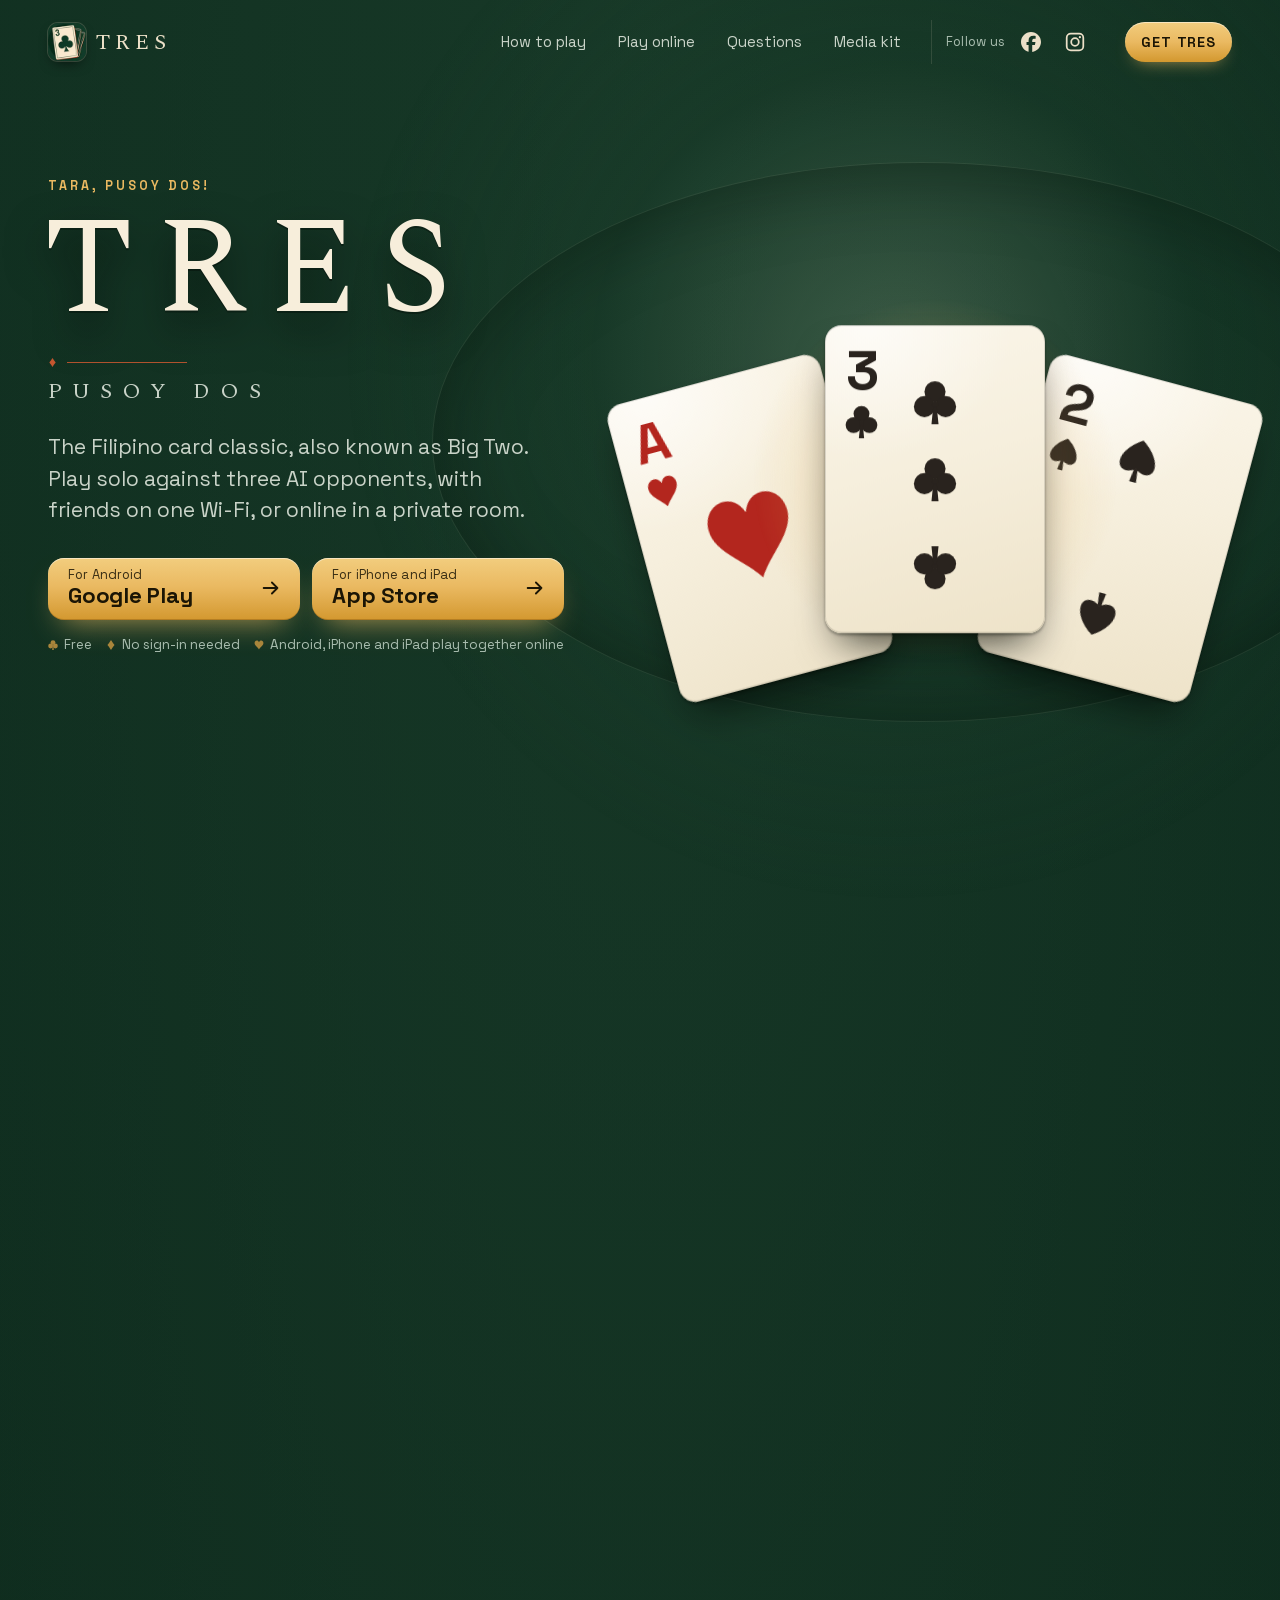
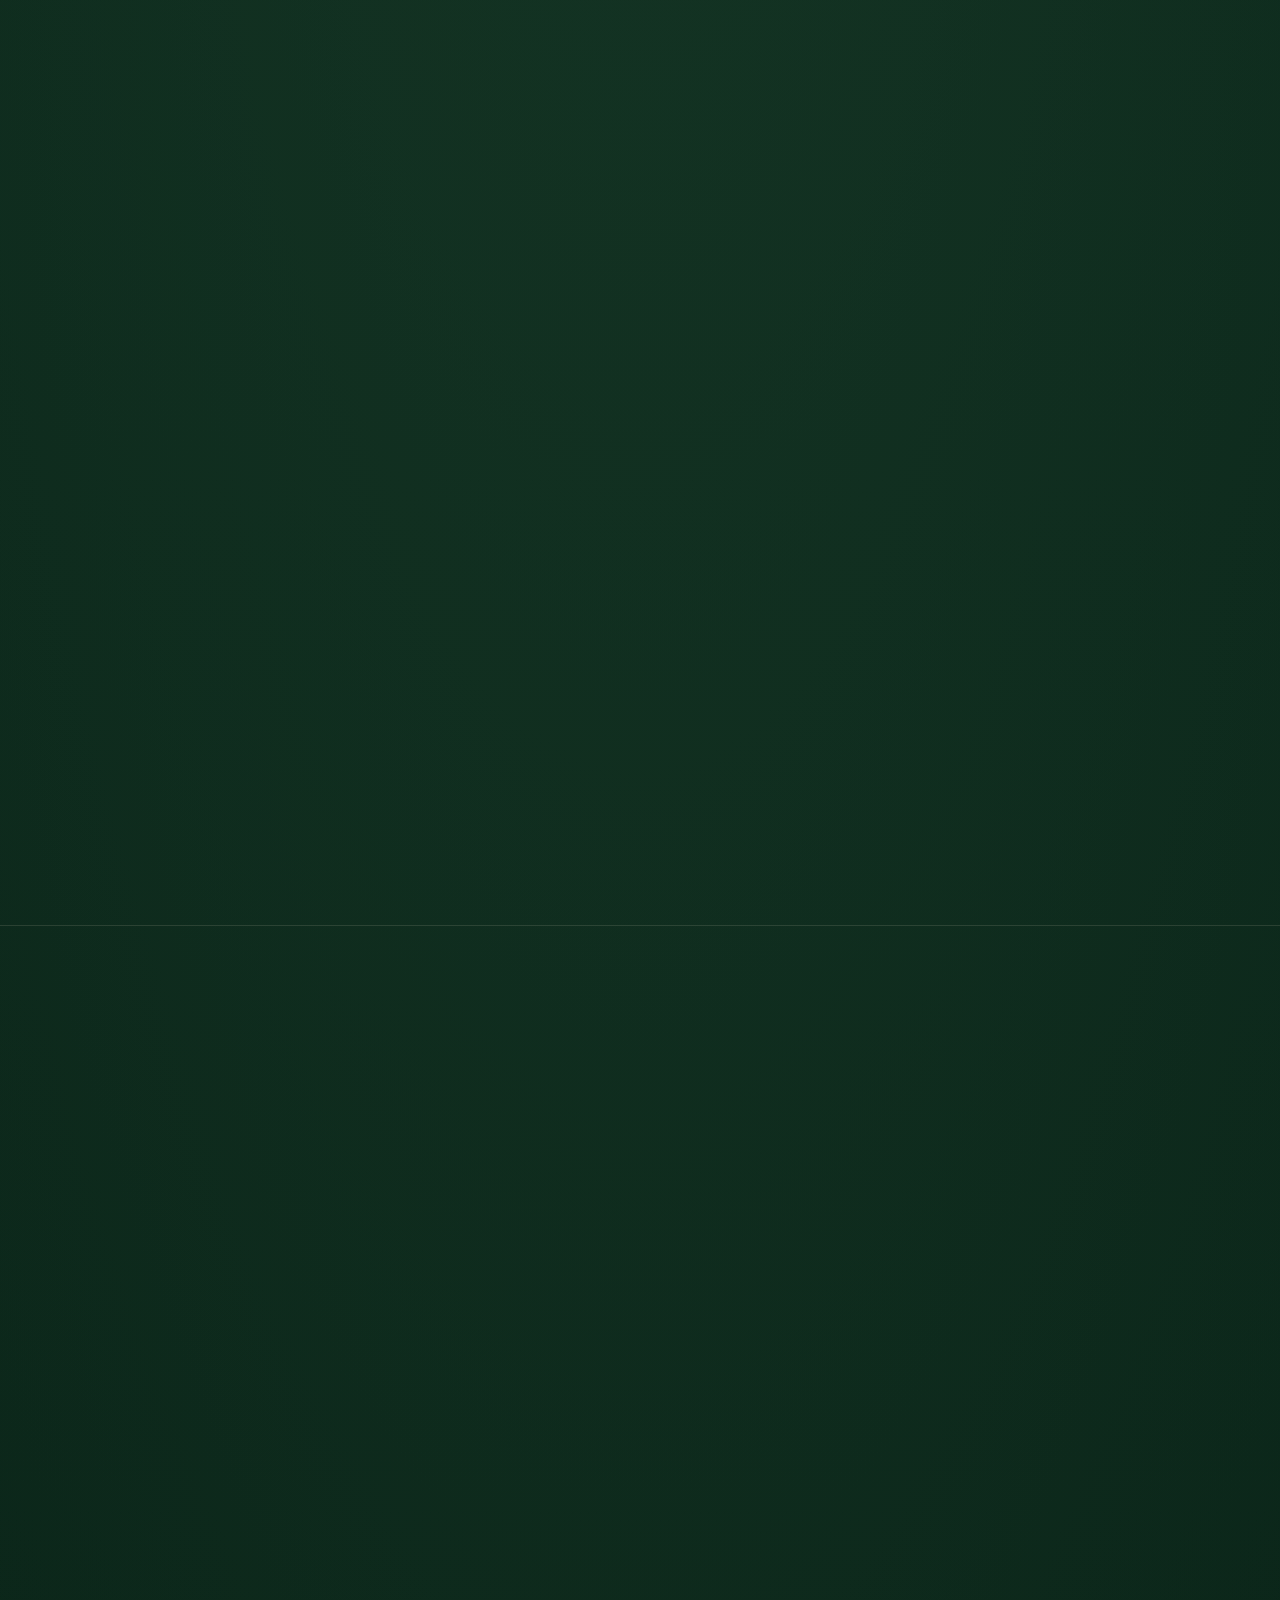
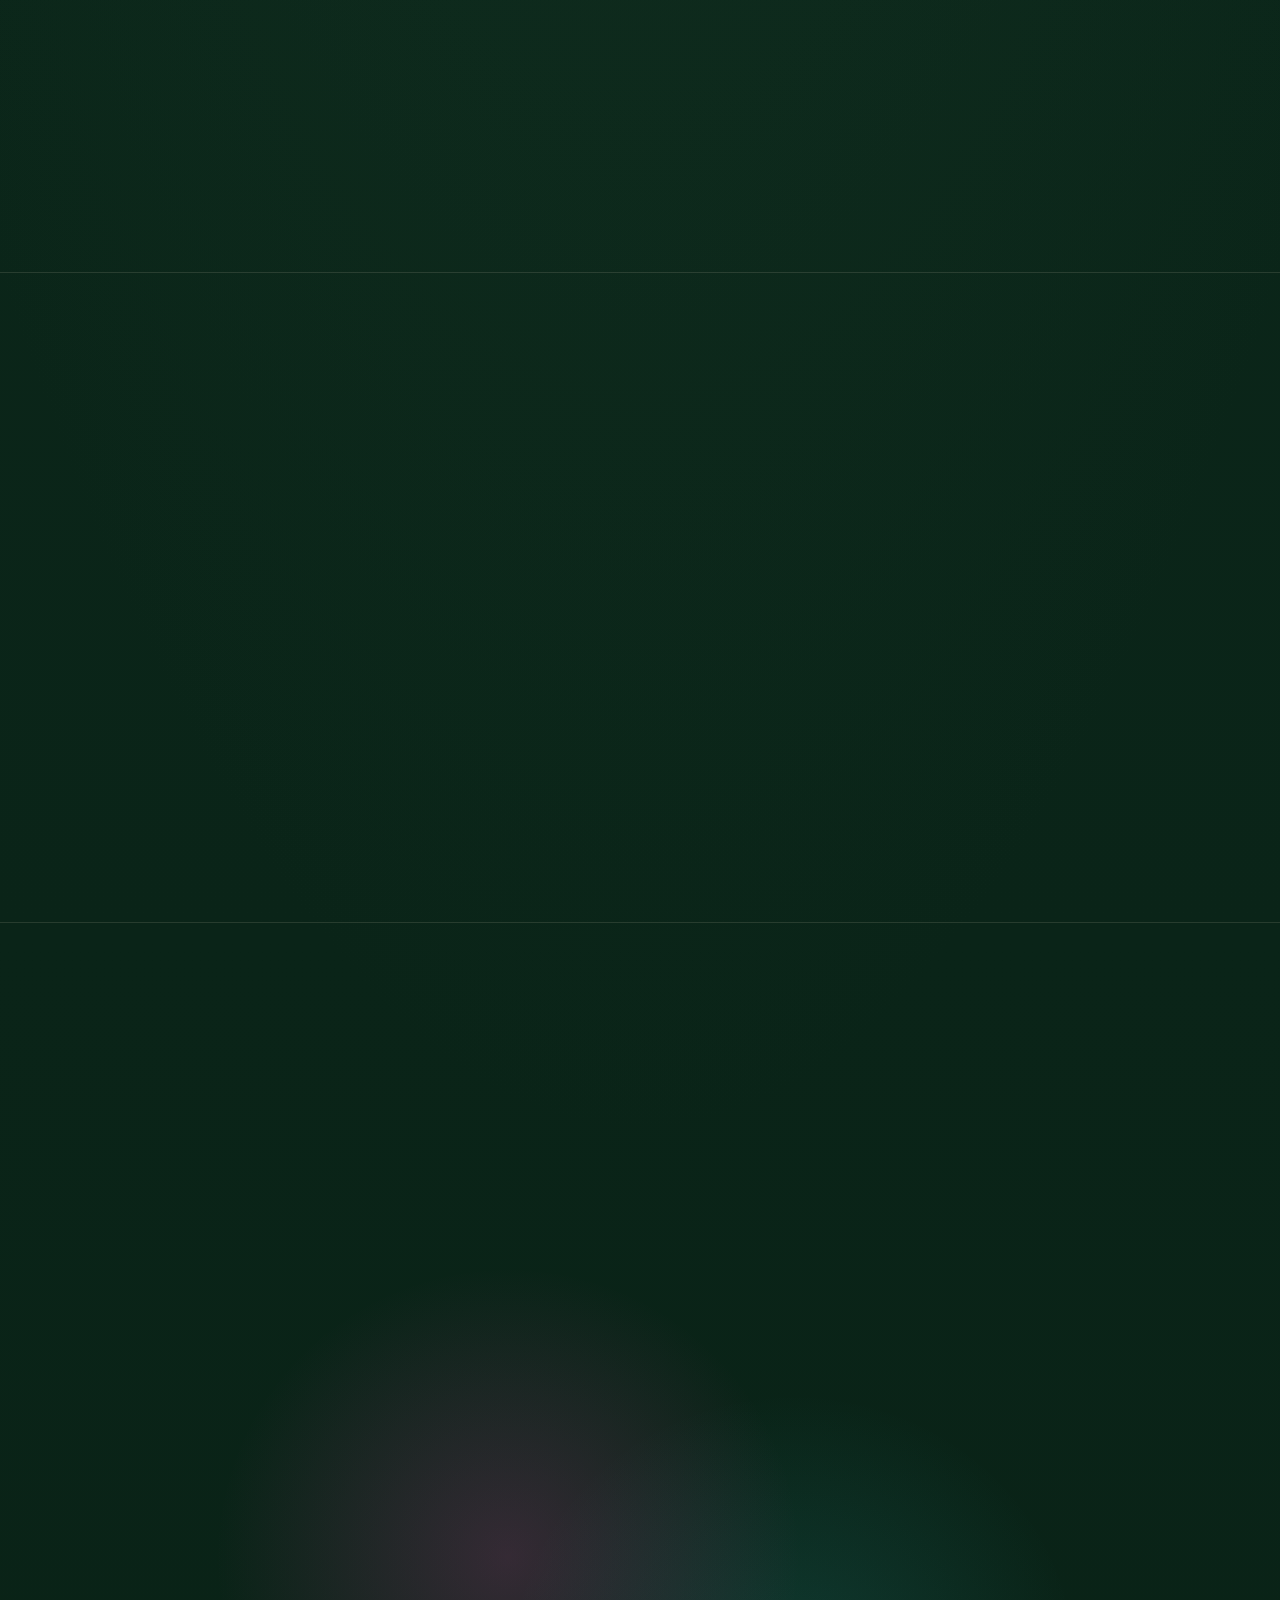
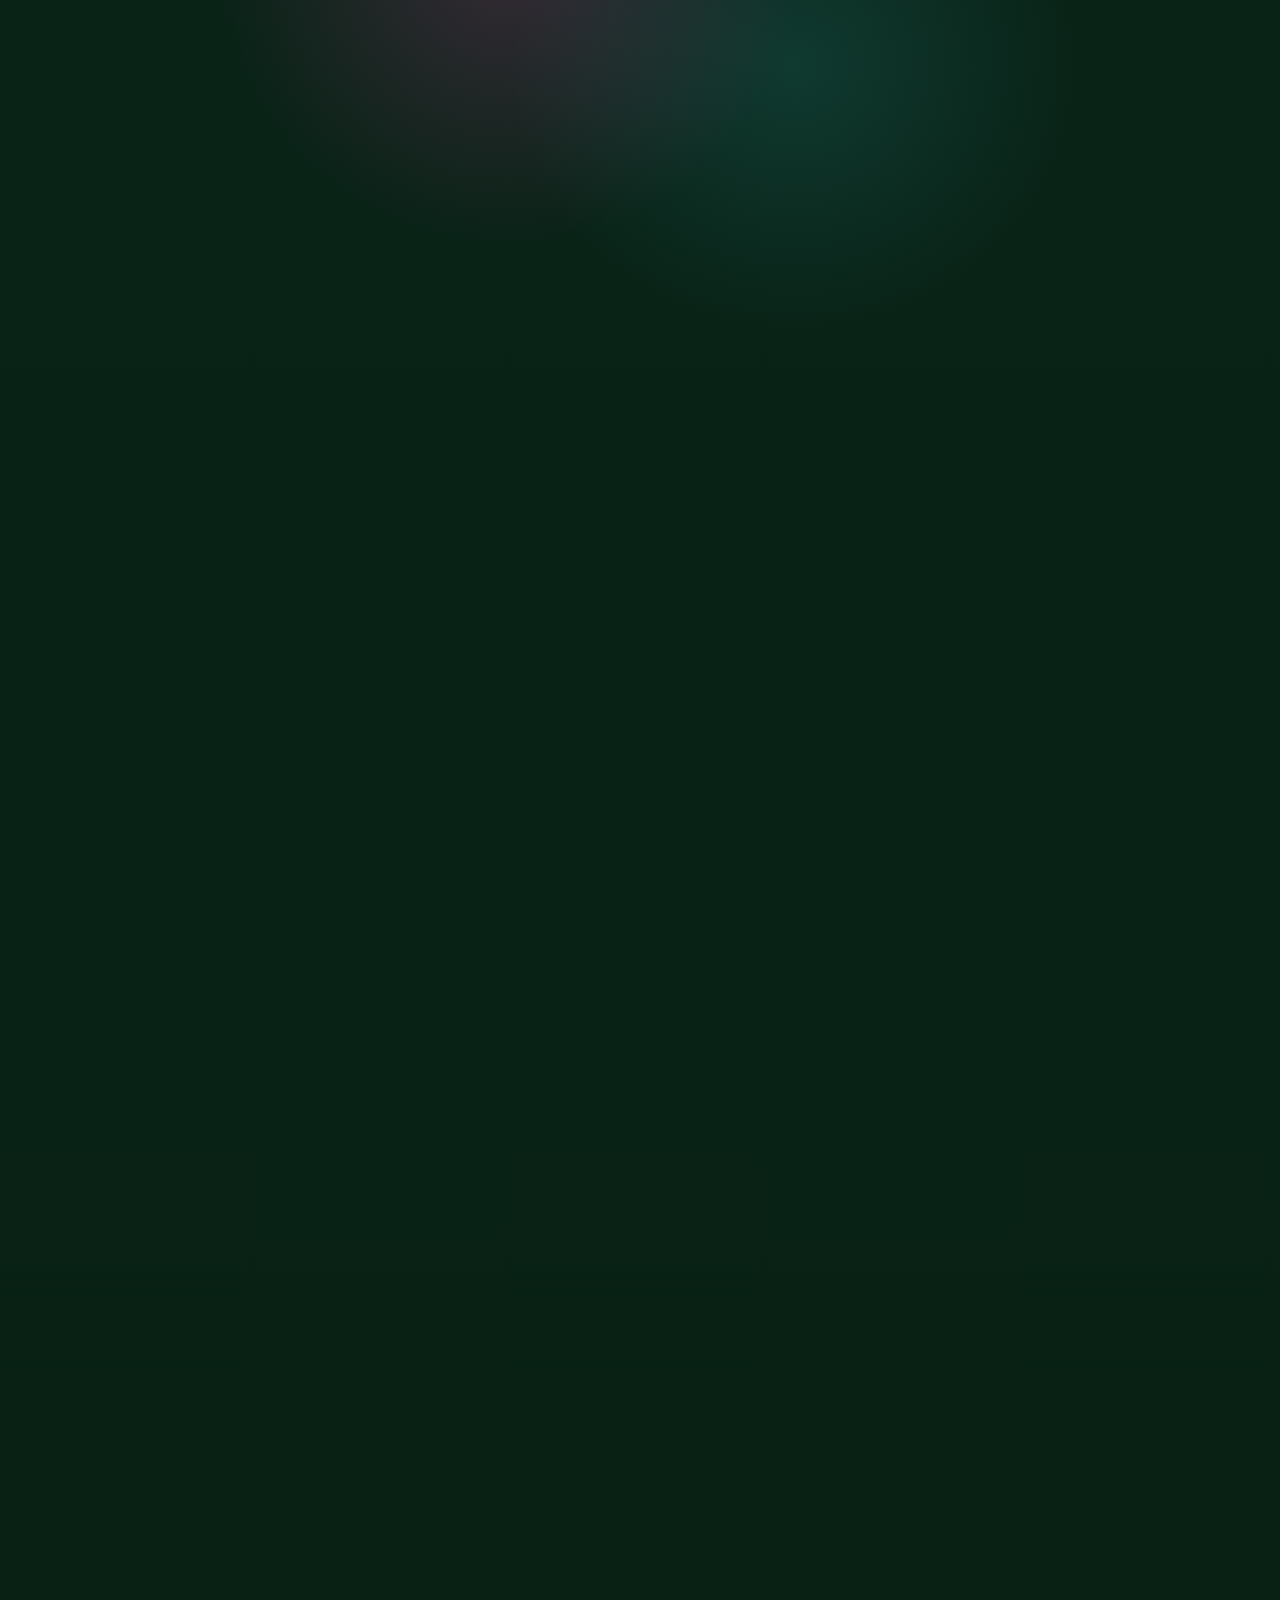
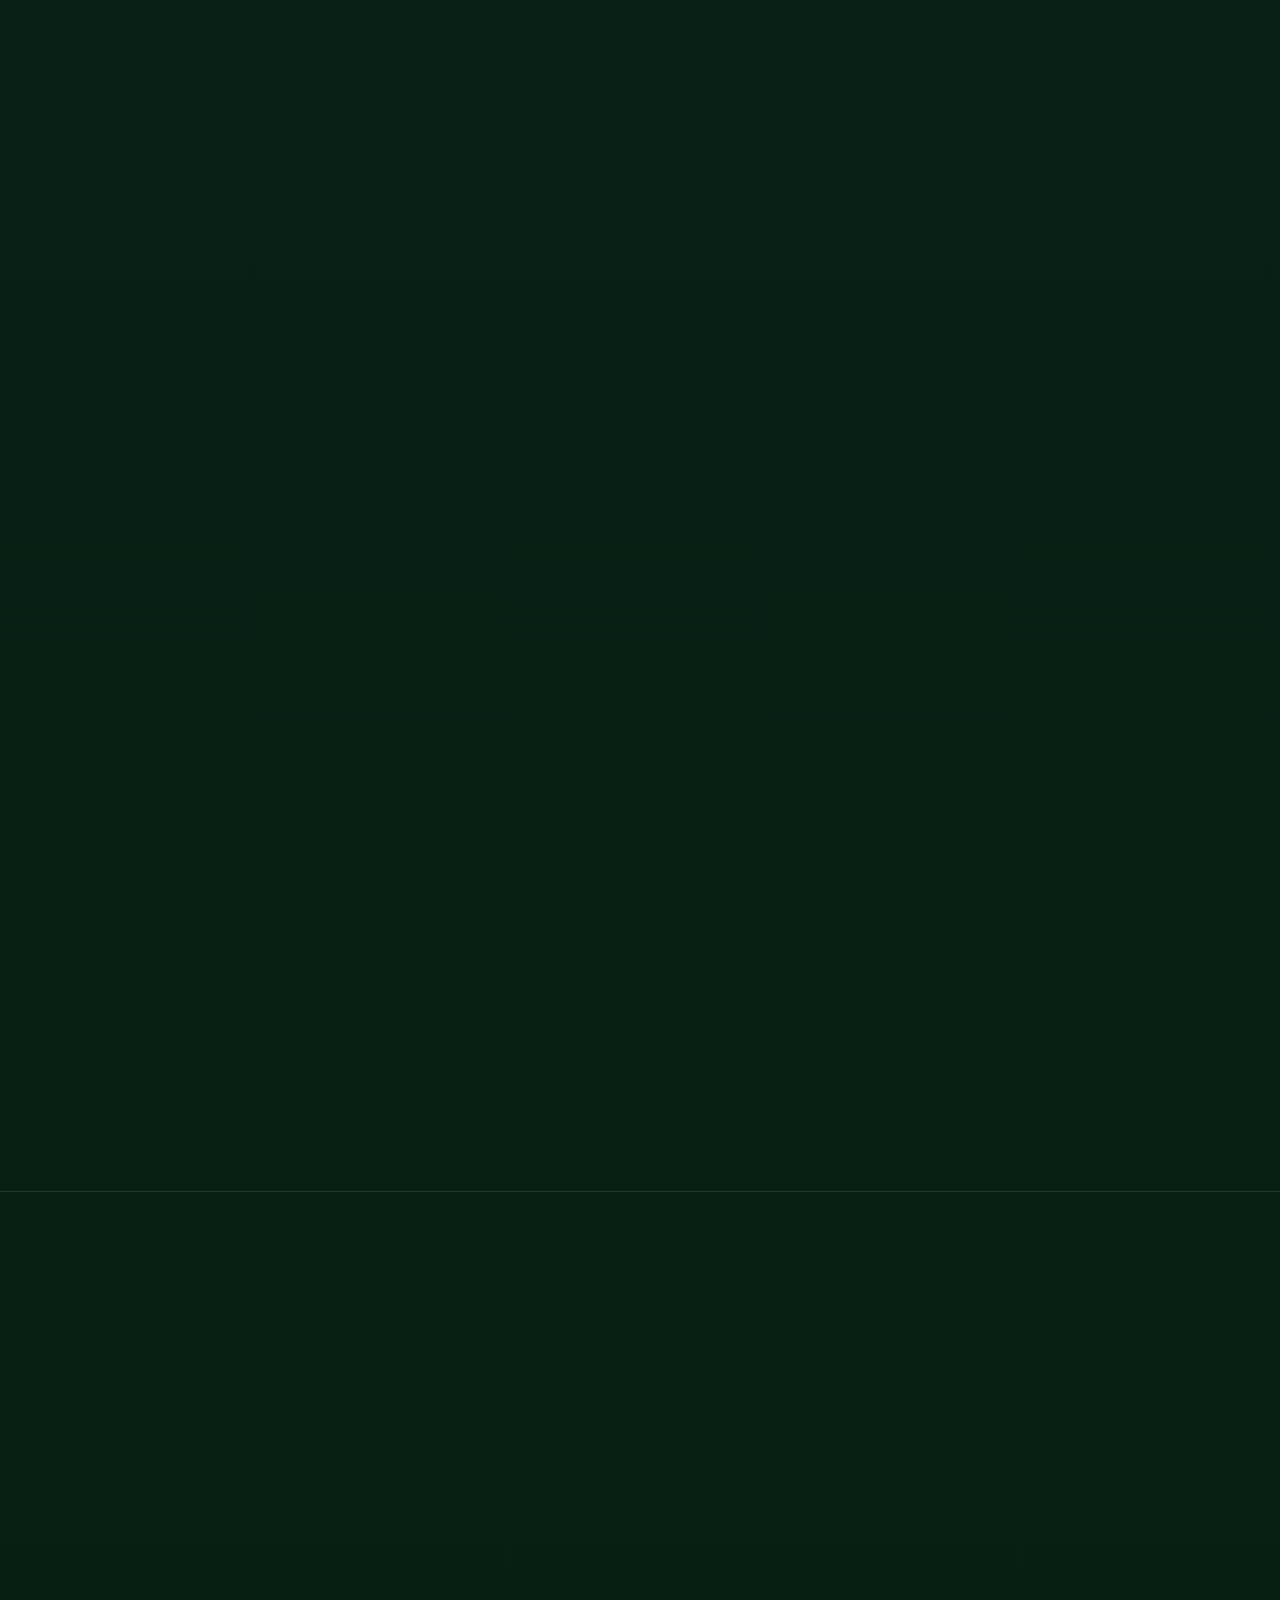
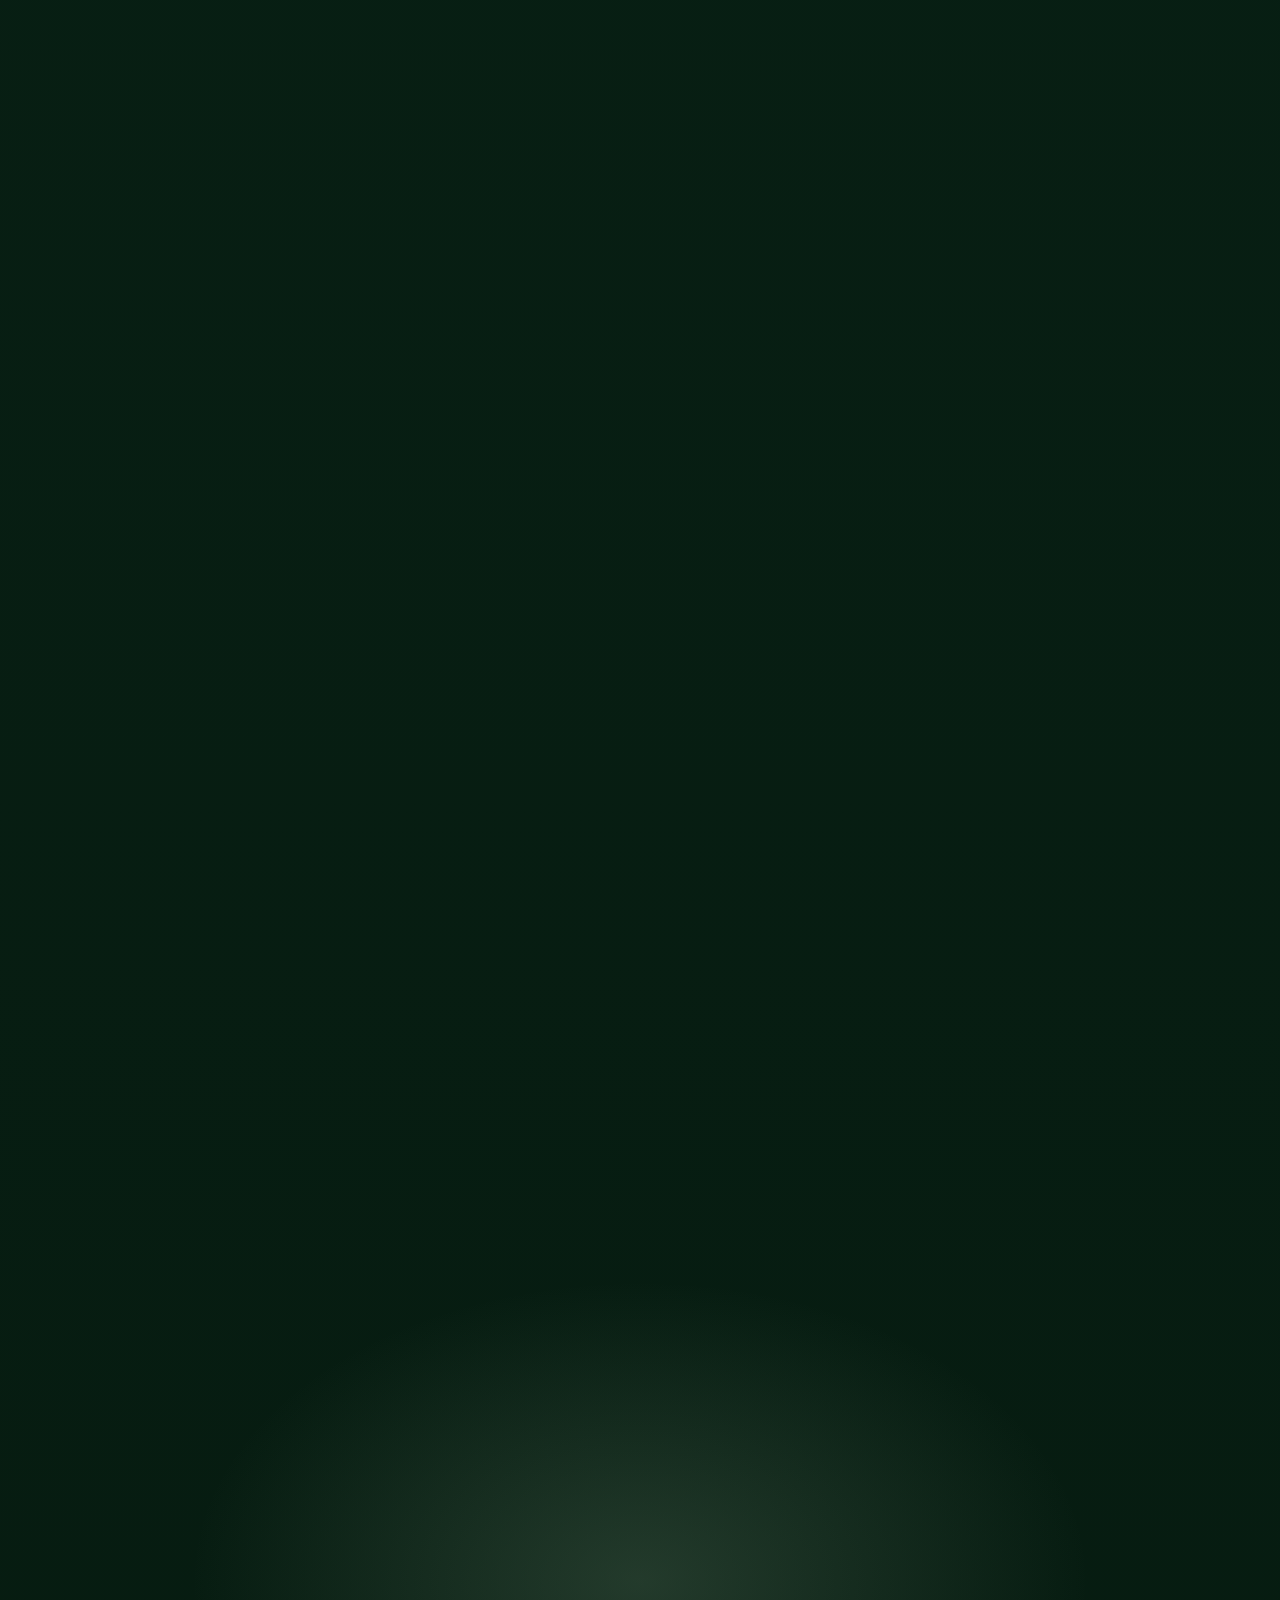
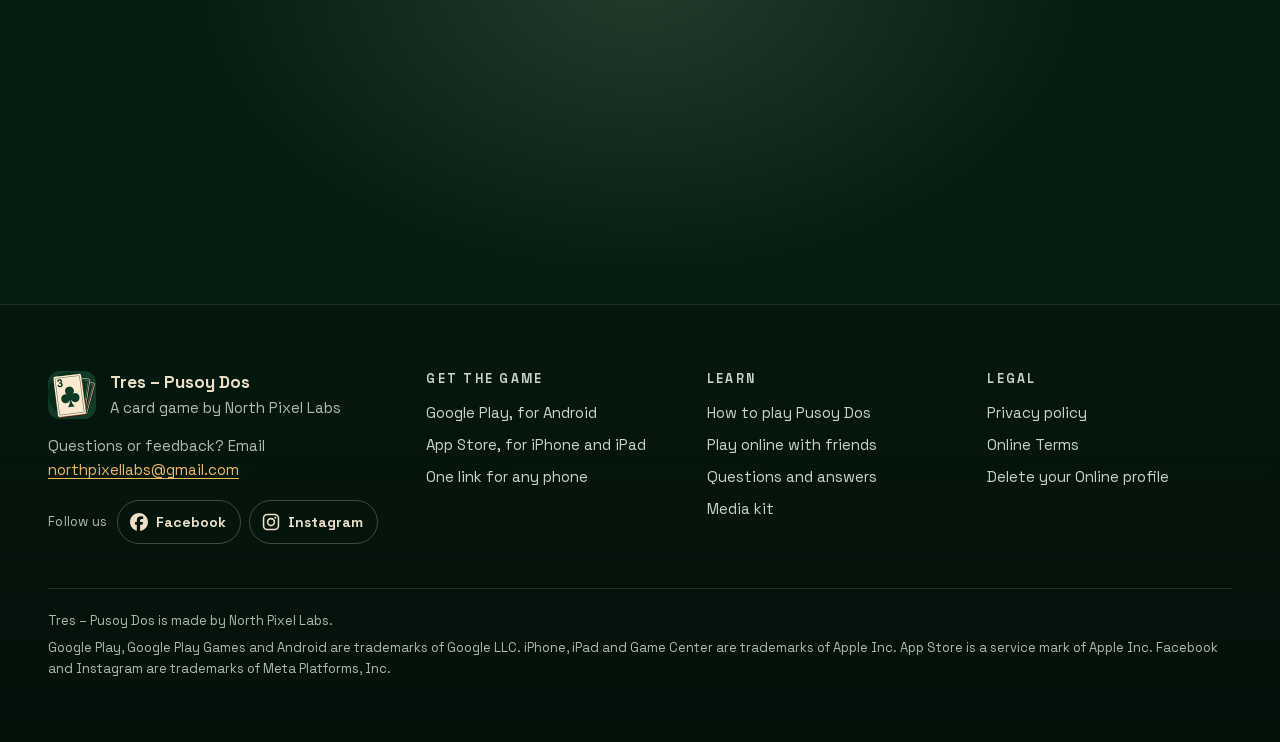
==== commit c31c3b60: "Say what is certain about ads with no connection, as privacy policy 2.10 does" ====
--- a/index.html
+++ b/index.html
@@ -649,7 +649,7 @@
       <div class="fair" data-reveal>
         <div class="fair__item">
           <h3 class="h3">Honest about ads</h3>
-          <p>Tres is free and shows ads: full-screen ads between games, and one small banner on Home. Never in the middle of a hand, and never in Online rooms. Watching an ad to earn tokens is always your choice, and nothing in the game is locked behind one. Offline, there are no ads at all.</p>
+          <p>Tres is free and shows ads: full-screen ads between games, and one small banner on Home. Never in the middle of a hand, and never in Online rooms. Watching an ad to earn tokens is always your choice, and nothing in the game is locked behind one. With no internet connection, no ad can be loaded; one loaded before the connection dropped may still be shown.</p>
         </div>
         <div class="fair__item">
           <h3 class="h3">No sign-in needed</h3>
